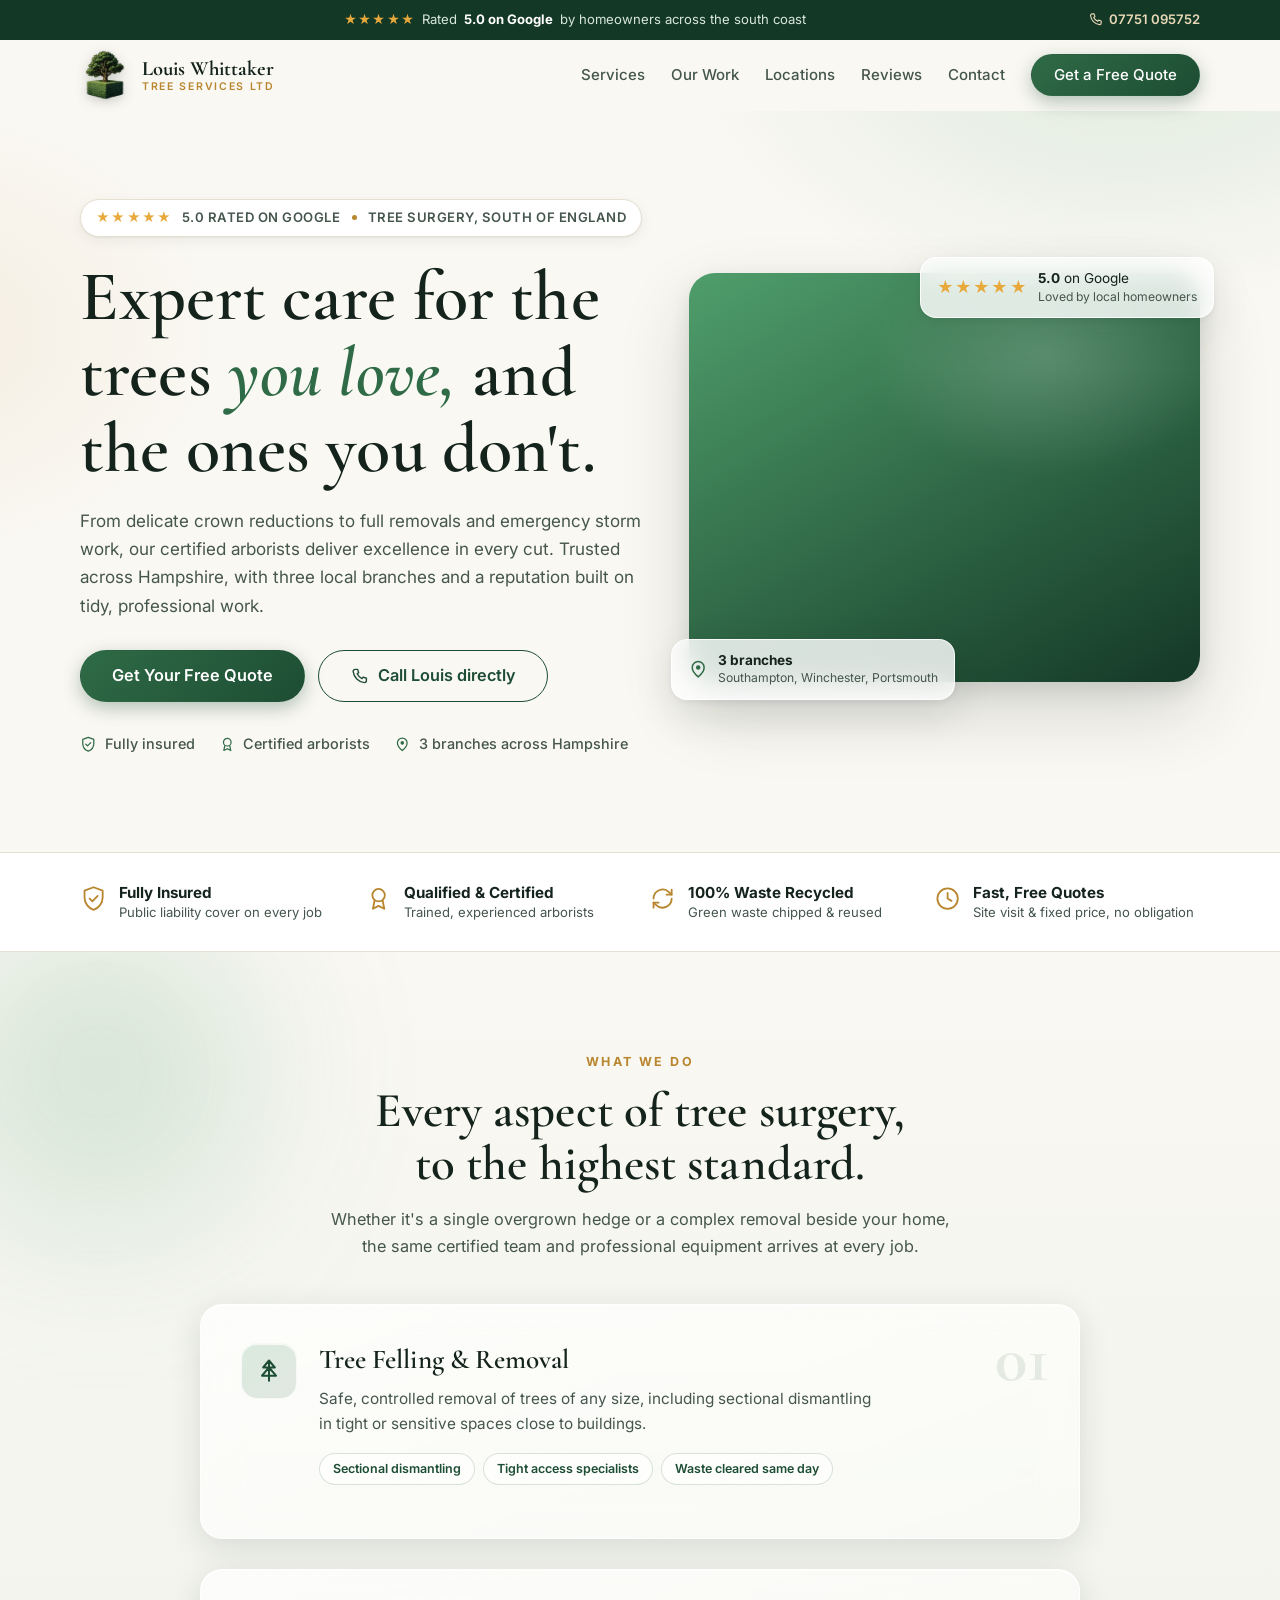
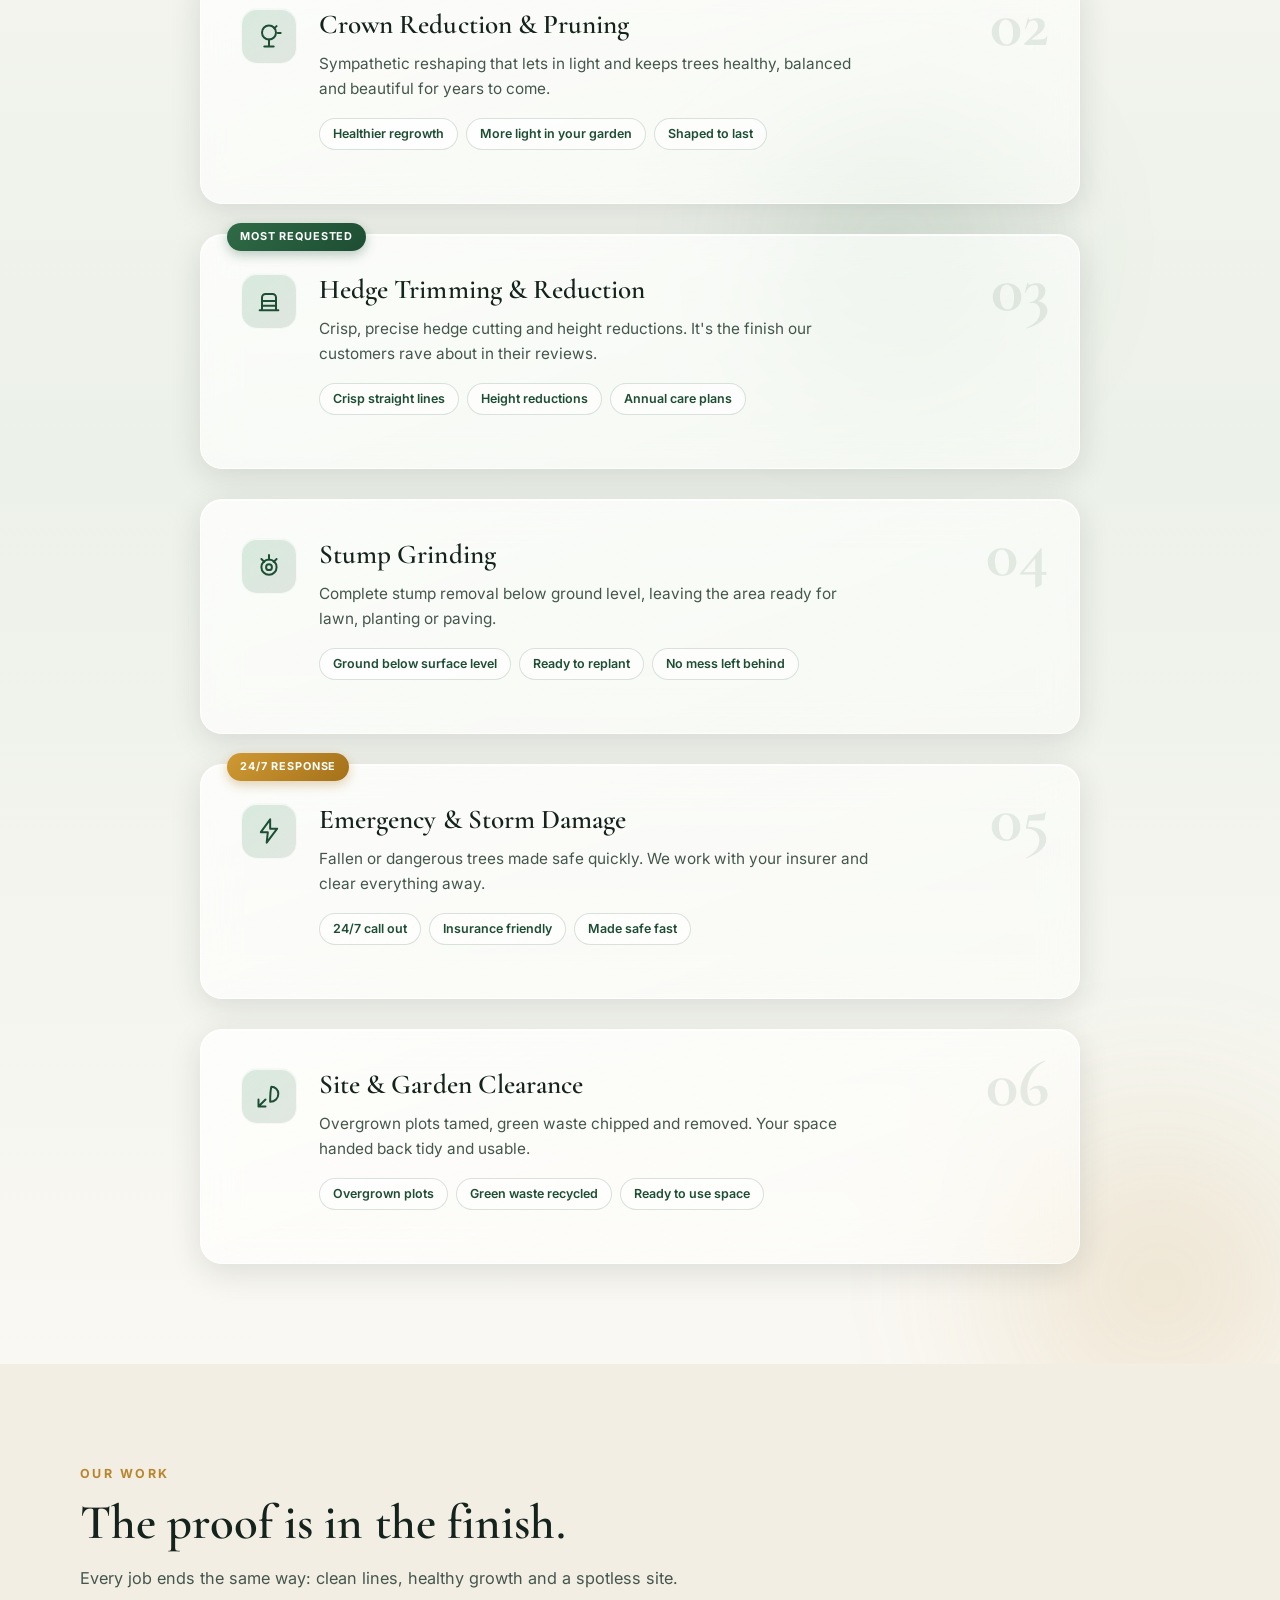
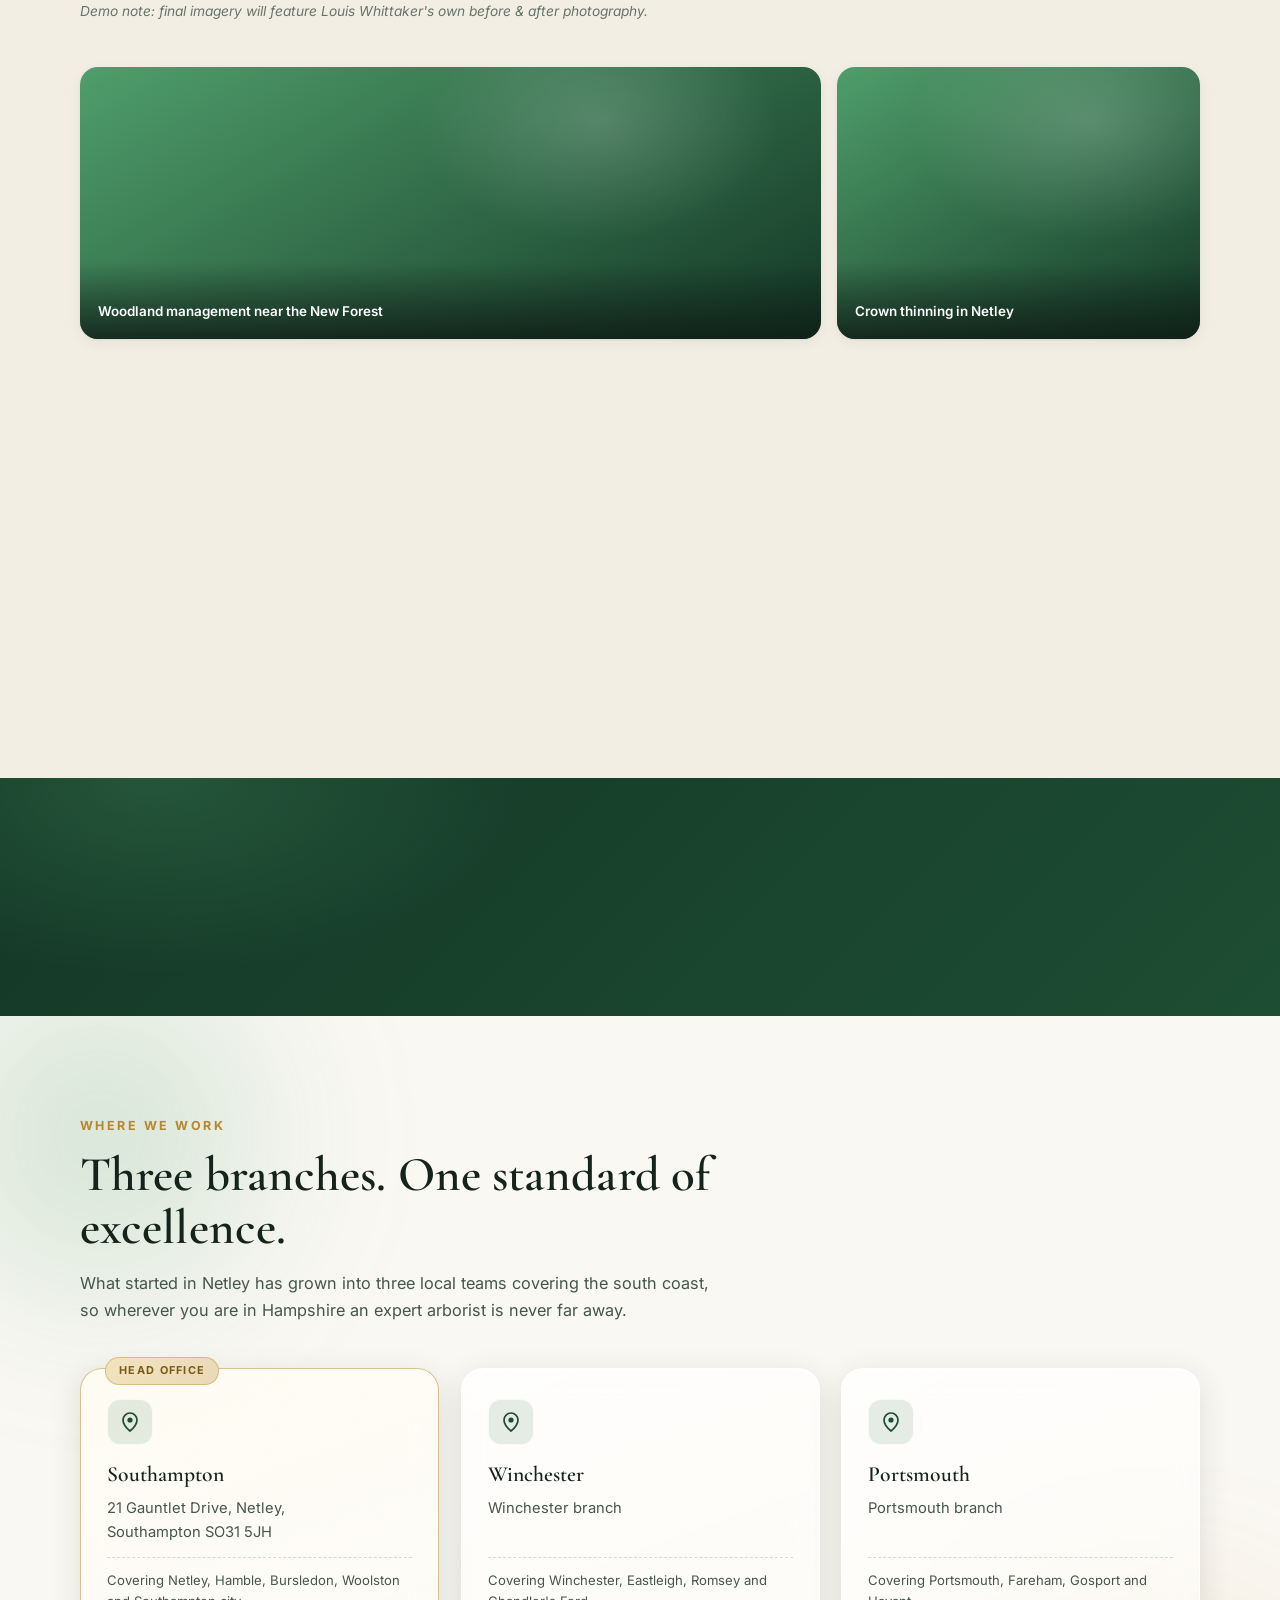
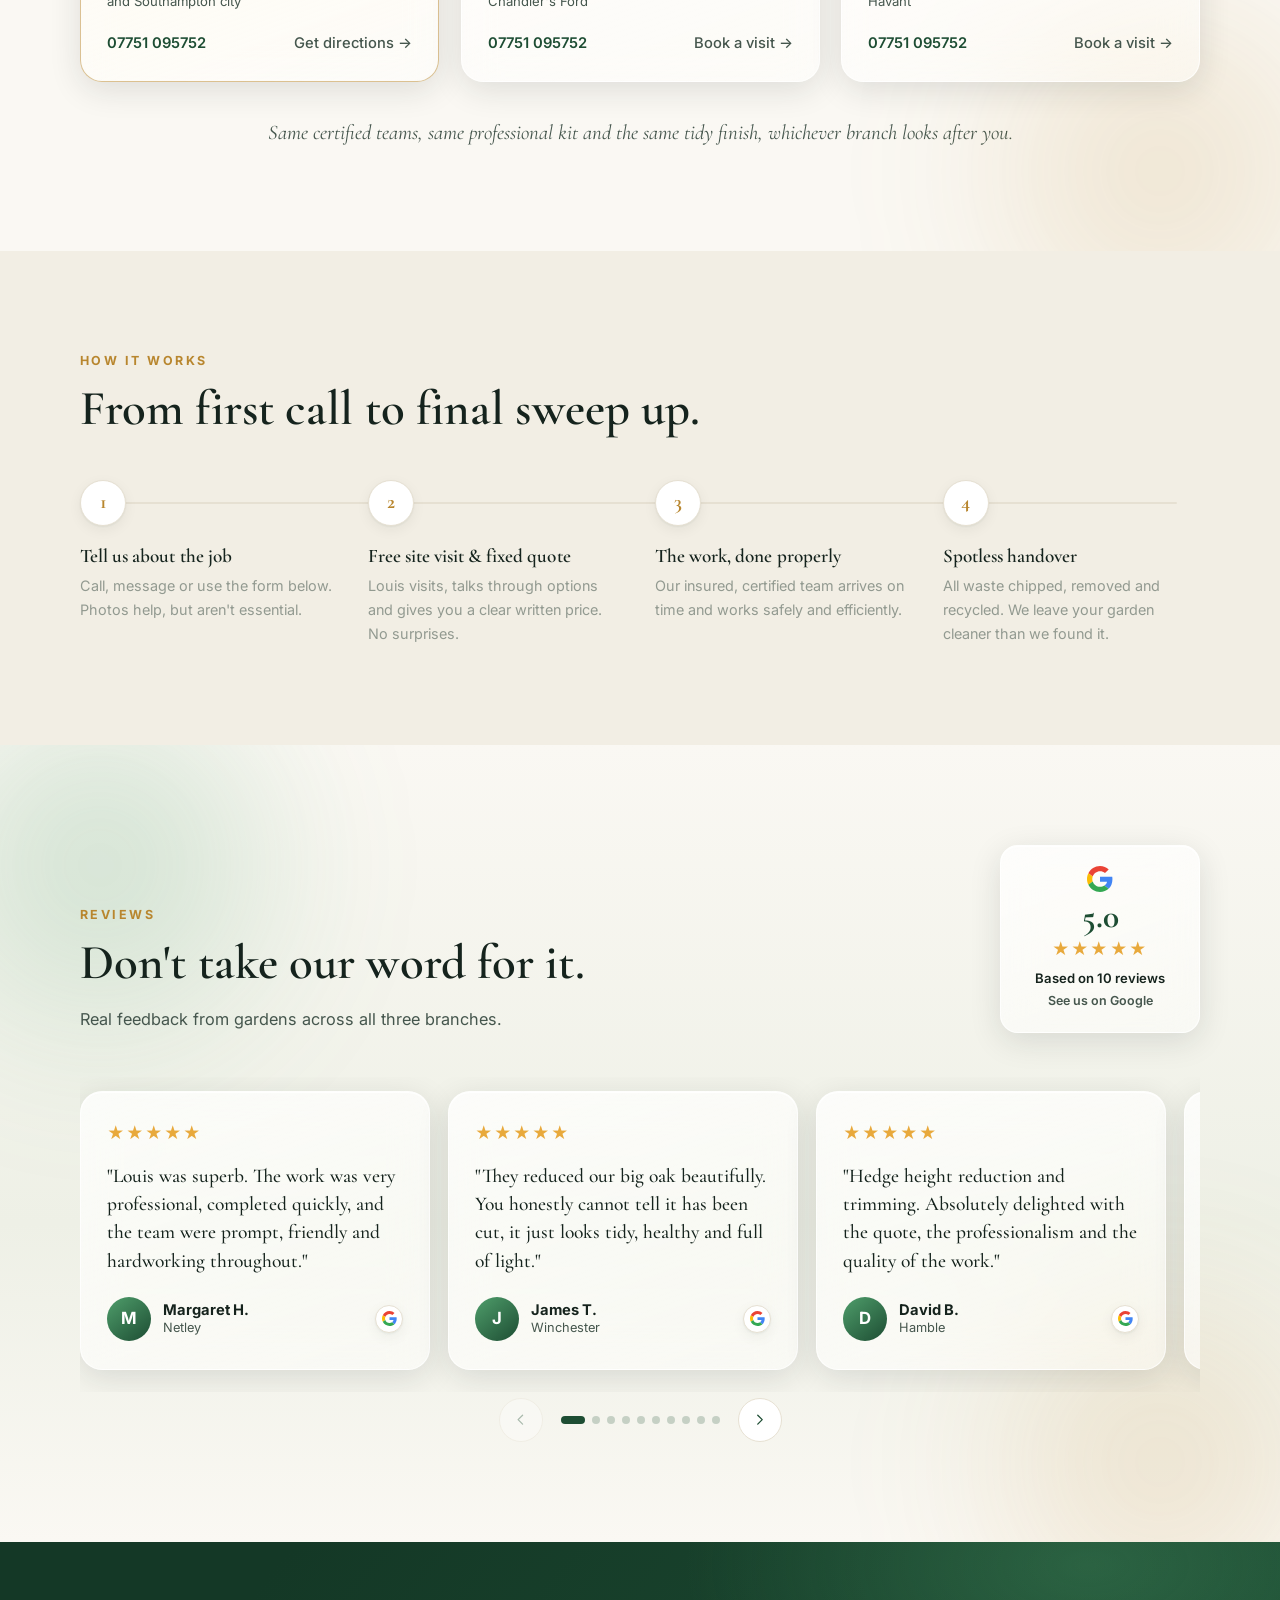
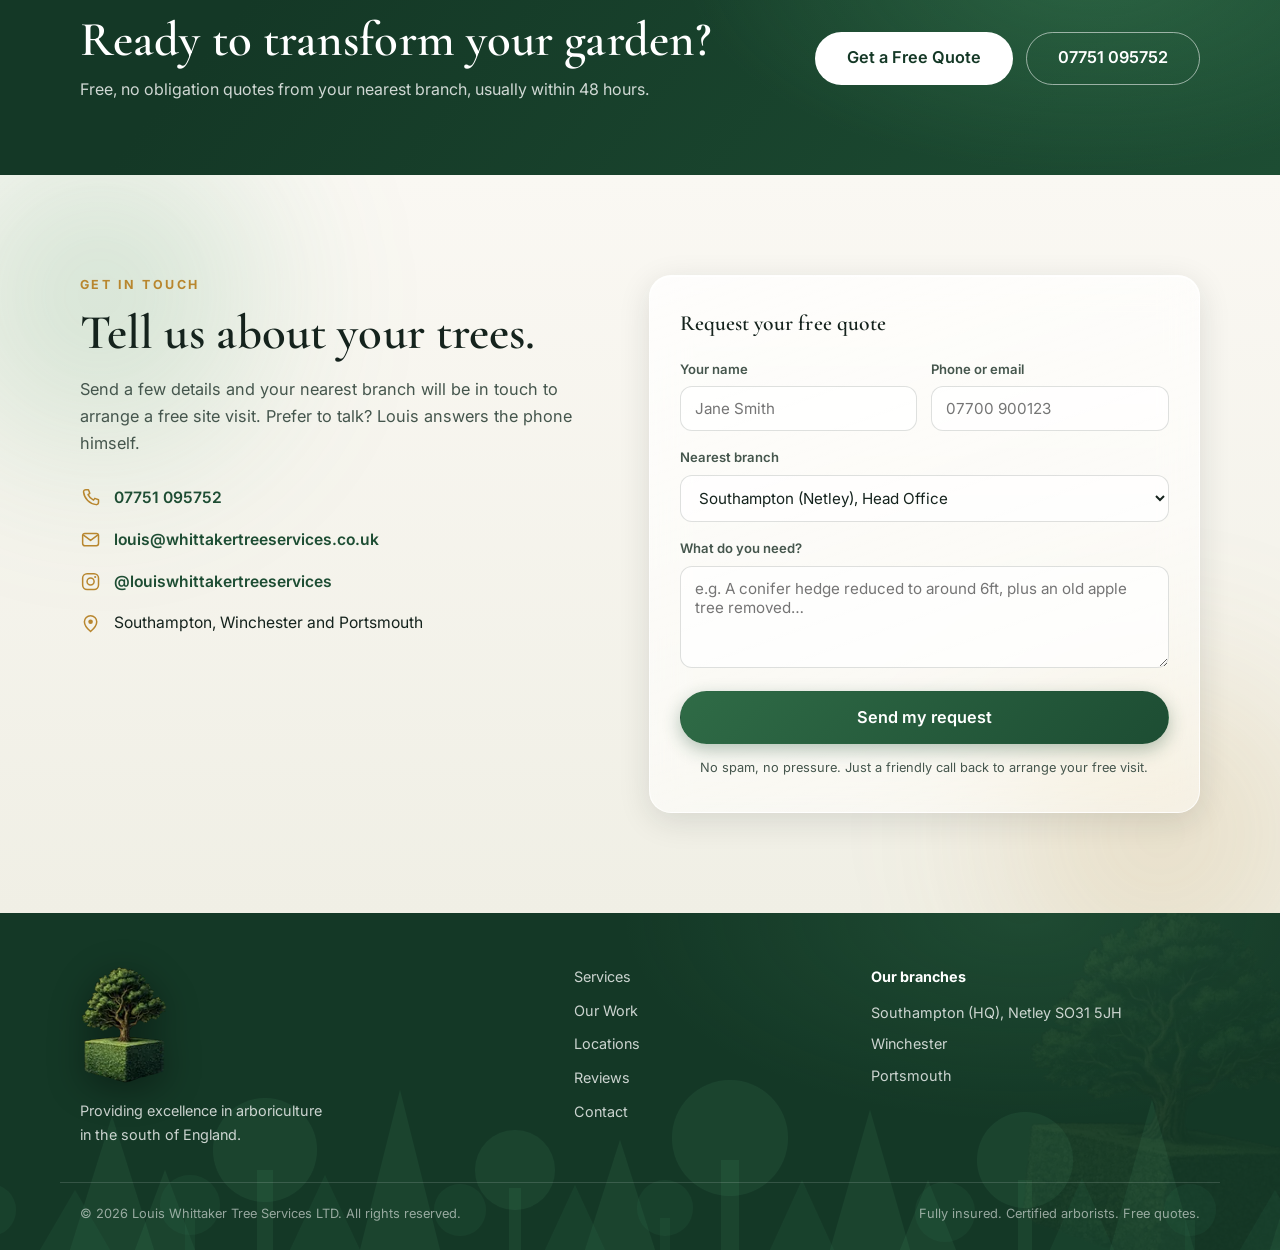
==== whittaker-tree-services/index.html @ 0352cd67 "Polish pass: fast logos, 3D ticker, scroll FX, Google icon, footer art Optimize logo to WebP with pr" ====
<!DOCTYPE html>
<html lang="en-GB">
<head>
  <meta charset="UTF-8" />
  <meta name="viewport" content="width=device-width, initial-scale=1.0" />
  <title>Louis Whittaker Tree Services LTD | Expert Tree Surgery Across the South of England</title>
  <meta name="description" content="Professional tree surgery, hedge reduction, stump grinding and emergency tree work across Hampshire. Fully insured, 5.0 star Google rated, three local branches. Free quotes." />

  <link rel="preconnect" href="https://fonts.googleapis.com" />
  <link rel="preconnect" href="https://fonts.gstatic.com" crossorigin />
  <link href="https://fonts.googleapis.com/css2?family=Cormorant+Garamond:ital,wght@0,500;0,600;0,700;1,500;1,600&family=Inter:wght@400;500;600;700&display=swap" rel="stylesheet" />

  <link rel="preload" as="image" href="assets/logo.webp" fetchpriority="high" />
  <link rel="preload" as="image" href="assets/logo-small.webp" fetchpriority="high" />
  <link rel="icon" type="image/png" href="assets/logo-small.png" />
  <link rel="stylesheet" href="css/styles.css" />
</head>
<body class="is-loading">

  <!-- ===== Preloader ===== -->
  <div class="preloader" id="preloader" aria-hidden="true">
    <div class="preloader__inner">
      <img src="assets/logo.webp" alt="" class="preloader__logo" width="290" height="360" />
      <span class="preloader__name">Louis Whittaker</span>
      <span class="preloader__tag">Tree Services LTD</span>
      <span class="preloader__bar"><span></span></span>
    </div>
  </div>

  <!-- ===== Announcement ticker ===== -->
  <div class="topbar">
    <div class="container topbar__inner">
      <div class="ticker" id="ticker" aria-live="off">
        <p class="ticker__item is-active">
          <svg viewBox="0 0 24 24" class="ic"><path d="M12 21s-7-5.7-7-11a7 7 0 1 1 14 0c0 5.3-7 11-7 11z" fill="none" stroke="currentColor" stroke-width="1.8"/><circle cx="12" cy="10" r="2.6" fill="currentColor"/></svg>
          Serving Hampshire from <strong>3 local branches:</strong> Southampton, Winchester and Portsmouth
        </p>
        <p class="ticker__item">
          <span class="ticker__stars" aria-hidden="true">★★★★★</span>
          Rated <strong>5.0 on Google</strong> by homeowners across the south coast
        </p>
        <p class="ticker__item">
          <svg viewBox="0 0 24 24" class="ic"><path d="M12 2l8 3v6c0 5-3.4 9.4-8 11-4.6-1.6-8-6-8-11V5z" fill="none" stroke="currentColor" stroke-width="1.8" stroke-linejoin="round"/><path d="M8.5 12l2.4 2.4L15.6 9.6" fill="none" stroke="currentColor" stroke-width="1.8" stroke-linecap="round" stroke-linejoin="round"/></svg>
          Fully insured, certified arborists. <strong>Free quotes</strong> within 48 hours
        </p>
        <p class="ticker__item">
          <svg viewBox="0 0 24 24" class="ic"><path d="M13 2L5 13h6l-1 9 9-12h-6z" fill="none" stroke="currentColor" stroke-width="1.8" stroke-linejoin="round"/></svg>
          <strong>24/7 emergency</strong> storm damage response across Hampshire
        </p>
      </div>
      <a href="tel:07751095752" class="topbar__phone">
        <svg viewBox="0 0 24 24" class="ic"><path d="M6.6 3h3l1.5 4.2-2 1.5a13.5 13.5 0 0 0 6.2 6.2l1.5-2L21 14.4v3A2.6 2.6 0 0 1 18.4 20 16.4 16.4 0 0 1 4 5.6 2.6 2.6 0 0 1 6.6 3z" fill="none" stroke="currentColor" stroke-width="1.8" stroke-linejoin="round"/></svg>
        07751 095752
      </a>
    </div>
  </div>

  <!-- ===== Header ===== -->
  <header class="header" id="header">
    <div class="container header__inner">
      <a href="#top" class="brand" aria-label="Louis Whittaker Tree Services, home">
        <img src="assets/logo-small.webp" alt="Louis Whittaker Tree Services logo" class="brand__mark" width="97" height="120" />
        <span class="brand__text">
          <span class="brand__name">Louis Whittaker</span>
          <span class="brand__tag">Tree Services LTD</span>
        </span>
      </a>

      <nav class="nav" id="nav" aria-label="Primary">
        <a href="#services">Services</a>
        <a href="#work">Our Work</a>
        <a href="#locations">Locations</a>
        <a href="#reviews">Reviews</a>
        <a href="#contact">Contact</a>
        <a href="#contact" class="btn btn--primary nav__cta">Get a Free Quote</a>
      </nav>

      <button class="nav-toggle" id="navToggle" aria-label="Open menu" aria-expanded="false" aria-controls="nav">
        <span></span><span></span><span></span>
      </button>
    </div>
  </header>

  <main id="top">

    <!-- ===== Hero ===== -->
    <section class="hero">
      <div class="hero__bg" aria-hidden="true"></div>
      <div class="container hero__inner">
        <div class="hero__copy reveal">
          <p class="kicker">
            <span class="kicker__stars" aria-hidden="true">★★★★★</span>
            5.0 rated on Google<span class="sep" aria-hidden="true"></span>Tree surgery, south of England
          </p>
          <h1>Expert care for the trees <em>you love,</em> and the ones you don't.</h1>
          <p class="hero__lead">
            From delicate crown reductions to full removals and emergency storm work, our certified
            arborists deliver excellence in every cut. Trusted across Hampshire, with three local
            branches and a reputation built on tidy, professional work.
          </p>
          <div class="hero__cta">
            <a href="#contact" class="btn btn--primary btn--lg">Get Your Free Quote</a>
            <a href="tel:07751095752" class="btn btn--ghost btn--lg">
              <svg viewBox="0 0 24 24" class="ic"><path d="M6.6 3h3l1.5 4.2-2 1.5a13.5 13.5 0 0 0 6.2 6.2l1.5-2L21 14.4v3A2.6 2.6 0 0 1 18.4 20 16.4 16.4 0 0 1 4 5.6 2.6 2.6 0 0 1 6.6 3z" fill="none" stroke="currentColor" stroke-width="1.8" stroke-linejoin="round"/></svg>
              Call Louis directly
            </a>
          </div>
          <ul class="hero__trust">
            <li>
              <svg viewBox="0 0 24 24" class="ic"><path d="M12 2l8 3v6c0 5-3.4 9.4-8 11-4.6-1.6-8-6-8-11V5z" fill="none" stroke="currentColor" stroke-width="1.8" stroke-linejoin="round"/><path d="M8.5 12l2.4 2.4L15.6 9.6" fill="none" stroke="currentColor" stroke-width="1.8" stroke-linecap="round" stroke-linejoin="round"/></svg>
              Fully insured
            </li>
            <li>
              <svg viewBox="0 0 24 24" class="ic"><circle cx="12" cy="9" r="5.5" fill="none" stroke="currentColor" stroke-width="1.8"/><path d="M8.5 13.5L7 21l5-2.6L17 21l-1.5-7.5" fill="none" stroke="currentColor" stroke-width="1.8" stroke-linejoin="round"/></svg>
              Certified arborists
            </li>
            <li>
              <svg viewBox="0 0 24 24" class="ic"><path d="M12 21s-7-5.7-7-11a7 7 0 1 1 14 0c0 5.3-7 11-7 11z" fill="none" stroke="currentColor" stroke-width="1.8"/><circle cx="12" cy="10" r="2.6" fill="currentColor"/></svg>
              3 branches across Hampshire
            </li>
          </ul>
        </div>

        <div class="hero__media reveal reveal--delay">
          <figure class="hero__photo">
            <img src="https://images.unsplash.com/photo-1502082553048-f009c37129b9?auto=format&fit=crop&w=1100&q=80"
                 alt="A beautifully maintained mature tree in full leaf"
                 onerror="this.closest('.hero__photo').classList.add('img-fallback'); this.remove();" />
          </figure>
          <div class="hero__badge hero__badge--rating">
            <span class="hero__badge-stars">★★★★★</span>
            <span><strong>5.0</strong> on Google<br /><small>Loved by local homeowners</small></span>
          </div>
          <div class="hero__badge hero__badge--branches">
            <svg viewBox="0 0 24 24" class="ic"><path d="M12 21s-7-5.7-7-11a7 7 0 1 1 14 0c0 5.3-7 11-7 11z" fill="none" stroke="currentColor" stroke-width="1.8"/><circle cx="12" cy="10" r="2.6" fill="currentColor"/></svg>
            <span><strong>3 branches</strong><br /><small>Southampton, Winchester, Portsmouth</small></span>
          </div>
        </div>
      </div>
    </section>

    <!-- ===== Credentials strip ===== -->
    <section class="creds" aria-label="Credentials">
      <div class="container creds__inner">
        <div class="creds__item reveal">
          <svg viewBox="0 0 24 24" class="ic"><path d="M12 2l8 3v6c0 5-3.4 9.4-8 11-4.6-1.6-8-6-8-11V5z" fill="none" stroke="currentColor" stroke-width="1.6" stroke-linejoin="round"/><path d="M8.5 12l2.4 2.4L15.6 9.6" fill="none" stroke="currentColor" stroke-width="1.6" stroke-linecap="round" stroke-linejoin="round"/></svg>
          <div><strong>Fully Insured</strong><span>Public liability cover on every job</span></div>
        </div>
        <div class="creds__item reveal">
          <svg viewBox="0 0 24 24" class="ic"><circle cx="12" cy="9" r="5.5" fill="none" stroke="currentColor" stroke-width="1.6"/><path d="M8.5 13.5L7 21l5-2.6L17 21l-1.5-7.5" fill="none" stroke="currentColor" stroke-width="1.6" stroke-linejoin="round"/></svg>
          <div><strong>Qualified &amp; Certified</strong><span>Trained, experienced arborists</span></div>
        </div>
        <div class="creds__item reveal">
          <svg viewBox="0 0 24 24" class="ic"><path d="M4 12a8 8 0 0 1 13.6-5.7L20 8.5M20 12a8 8 0 0 1-13.6 5.7L4 15.5" fill="none" stroke="currentColor" stroke-width="1.6" stroke-linecap="round"/><path d="M20 4v4.5h-4.5M4 20v-4.5h4.5" fill="none" stroke="currentColor" stroke-width="1.6" stroke-linecap="round" stroke-linejoin="round"/></svg>
          <div><strong>100% Waste Recycled</strong><span>Green waste chipped &amp; reused</span></div>
        </div>
        <div class="creds__item reveal">
          <svg viewBox="0 0 24 24" class="ic"><circle cx="12" cy="12" r="9" fill="none" stroke="currentColor" stroke-width="1.6"/><path d="M12 7v5l3.5 2" fill="none" stroke="currentColor" stroke-width="1.6" stroke-linecap="round"/></svg>
          <div><strong>Fast, Free Quotes</strong><span>Site visit &amp; fixed price, no obligation</span></div>
        </div>
      </div>
    </section>

    <!-- ===== Services (scroll stack) ===== -->
    <section class="section section--services" id="services">
      <div class="section__blobs" aria-hidden="true"><i></i><i></i><i></i></div>
      <div class="container">
        <div class="section__head section__head--center reveal">
          <p class="eyebrow">What we do</p>
          <h2>Every aspect of tree surgery,<br />to the highest standard.</h2>
          <p class="section__sub">
            Whether it's a single overgrown hedge or a complex removal beside your home,
            the same certified team and professional equipment arrives at every job.
          </p>
        </div>

        <div class="stack" id="serviceStack">
          <article class="glass stack__card" style="--i:0">
            <span class="stack__num" aria-hidden="true">01</span>
            <div class="service__icon">
              <svg viewBox="0 0 24 24"><path d="M12 3v18M12 3l-5 6h10zM12 9l-6 7h12z" fill="none" stroke="currentColor" stroke-width="1.7" stroke-linejoin="round"/></svg>
            </div>
            <div class="stack__body">
              <h3>Tree Felling &amp; Removal</h3>
              <p>Safe, controlled removal of trees of any size, including sectional dismantling in tight or sensitive spaces close to buildings.</p>
              <ul class="stack__points"><li>Sectional dismantling</li><li>Tight access specialists</li><li>Waste cleared same day</li></ul>
            </div>
          </article>

          <article class="glass stack__card" style="--i:1">
            <span class="stack__num" aria-hidden="true">02</span>
            <div class="service__icon">
              <svg viewBox="0 0 24 24"><circle cx="12" cy="9" r="6" fill="none" stroke="currentColor" stroke-width="1.7"/><path d="M12 15v6M8 21h8" fill="none" stroke="currentColor" stroke-width="1.7" stroke-linecap="round"/><path d="M16.5 5.5l2-2M19.5 9.5h2.5" fill="none" stroke="currentColor" stroke-width="1.7" stroke-linecap="round"/></svg>
            </div>
            <div class="stack__body">
              <h3>Crown Reduction &amp; Pruning</h3>
              <p>Sympathetic reshaping that lets in light and keeps trees healthy, balanced and beautiful for years to come.</p>
              <ul class="stack__points"><li>Healthier regrowth</li><li>More light in your garden</li><li>Shaped to last</li></ul>
            </div>
          </article>

          <article class="glass stack__card" style="--i:2">
            <span class="stack__tag">Most requested</span>
            <span class="stack__num" aria-hidden="true">03</span>
            <div class="service__icon">
              <svg viewBox="0 0 24 24"><path d="M4 20h16M6 20V9a3 3 0 0 1 3-3h6a3 3 0 0 1 3 3v11" fill="none" stroke="currentColor" stroke-width="1.7" stroke-linecap="round" stroke-linejoin="round"/><path d="M6 12h12M6 16h12" fill="none" stroke="currentColor" stroke-width="1.7"/></svg>
            </div>
            <div class="stack__body">
              <h3>Hedge Trimming &amp; Reduction</h3>
              <p>Crisp, precise hedge cutting and height reductions. It's the finish our customers rave about in their reviews.</p>
              <ul class="stack__points"><li>Crisp straight lines</li><li>Height reductions</li><li>Annual care plans</li></ul>
            </div>
          </article>

          <article class="glass stack__card" style="--i:3">
            <span class="stack__num" aria-hidden="true">04</span>
            <div class="service__icon">
              <svg viewBox="0 0 24 24"><circle cx="12" cy="13" r="6.5" fill="none" stroke="currentColor" stroke-width="1.7"/><circle cx="12" cy="13" r="2.5" fill="none" stroke="currentColor" stroke-width="1.7"/><path d="M12 2.5v4M5.5 6l2.5 2.5M18.5 6L16 8.5" fill="none" stroke="currentColor" stroke-width="1.7" stroke-linecap="round"/></svg>
            </div>
            <div class="stack__body">
              <h3>Stump Grinding</h3>
              <p>Complete stump removal below ground level, leaving the area ready for lawn, planting or paving.</p>
              <ul class="stack__points"><li>Ground below surface level</li><li>Ready to replant</li><li>No mess left behind</li></ul>
            </div>
          </article>

          <article class="glass stack__card" style="--i:4">
            <span class="stack__tag stack__tag--amber">24/7 response</span>
            <span class="stack__num" aria-hidden="true">05</span>
            <div class="service__icon">
              <svg viewBox="0 0 24 24"><path d="M13 2L5 13h6l-1 9 9-12h-6z" fill="none" stroke="currentColor" stroke-width="1.7" stroke-linejoin="round"/></svg>
            </div>
            <div class="stack__body">
              <h3>Emergency &amp; Storm Damage</h3>
              <p>Fallen or dangerous trees made safe quickly. We work with your insurer and clear everything away.</p>
              <ul class="stack__points"><li>24/7 call out</li><li>Insurance friendly</li><li>Made safe fast</li></ul>
            </div>
          </article>

          <article class="glass stack__card" style="--i:5">
            <span class="stack__num" aria-hidden="true">06</span>
            <div class="service__icon">
              <svg viewBox="0 0 24 24"><path d="M3 21l6-6M9 21H3v-6" fill="none" stroke="currentColor" stroke-width="1.7" stroke-linecap="round" stroke-linejoin="round"/><path d="M14 4a6 6 0 0 1 6 6c0 4-3 7-7 7 0-4 0-9 1-13z" fill="none" stroke="currentColor" stroke-width="1.7" stroke-linejoin="round"/></svg>
            </div>
            <div class="stack__body">
              <h3>Site &amp; Garden Clearance</h3>
              <p>Overgrown plots tamed, green waste chipped and removed. Your space handed back tidy and usable.</p>
              <ul class="stack__points"><li>Overgrown plots</li><li>Green waste recycled</li><li>Ready to use space</li></ul>
            </div>
          </article>
        </div>
      </div>
    </section>

    <!-- ===== Our work ===== -->
    <section class="section section--alt" id="work">
      <div class="container">
        <div class="section__head reveal">
          <p class="eyebrow">Our work</p>
          <h2>The proof is in the finish.</h2>
          <p class="section__sub">
            Every job ends the same way: clean lines, healthy growth and a spotless site.
            <em>Demo note: final imagery will feature Louis Whittaker's own before &amp; after photography.</em>
          </p>
        </div>

        <div class="gallery" id="gallery">
          <figure class="gallery__item gallery__item--wide reveal reveal--zoom" style="--d:.0s">
            <img src="https://images.unsplash.com/photo-1441974231531-c6227db76b6e?auto=format&fit=crop&w=1200&q=80"
                 alt="Sunlight breaking through a well-managed woodland canopy" loading="lazy" data-parallax
                 onerror="this.closest('.gallery__item').classList.add('img-fallback'); this.remove();" />
            <figcaption><span>Woodland management near the New Forest</span></figcaption>
          </figure>
          <figure class="gallery__item reveal reveal--zoom" style="--d:.12s">
            <img src="https://images.unsplash.com/photo-1518495973542-4542c06a5843?auto=format&fit=crop&w=800&q=80"
                 alt="Sunlight through the leaves of a freshly pruned tree" loading="lazy" data-parallax
                 onerror="this.closest('.gallery__item').classList.add('img-fallback'); this.remove();" />
            <figcaption><span>Crown thinning in Netley</span></figcaption>
          </figure>
          <figure class="gallery__item reveal reveal--zoom" style="--d:.08s">
            <img src="https://images.unsplash.com/photo-1473448912268-2022ce9509d8?auto=format&fit=crop&w=800&q=80"
                 alt="A tidy tree-lined avenue after maintenance" loading="lazy" data-parallax
                 onerror="this.closest('.gallery__item').classList.add('img-fallback'); this.remove();" />
            <figcaption><span>Avenue reduction in Winchester</span></figcaption>
          </figure>
          <figure class="gallery__item gallery__item--wide reveal reveal--zoom" style="--d:.16s">
            <img src="https://images.unsplash.com/photo-1466692476868-aef1dfb1e735?auto=format&fit=crop&w=1200&q=80"
                 alt="A clear garden path beside neatly maintained trees and borders" loading="lazy" data-parallax
                 onerror="this.closest('.gallery__item').classList.add('img-fallback'); this.remove();" />
            <figcaption><span>Full garden clearance in Portsmouth</span></figcaption>
          </figure>
        </div>

        <p class="gallery__more reveal">
          See more recent jobs on Instagram at
          <a href="https://www.instagram.com/louiswhittakertreeservices" target="_blank" rel="noopener">@louiswhittakertreeservices</a>
        </p>
      </div>
    </section>

    <!-- ===== Stats band ===== -->
    <section class="stats" aria-label="Company statistics">
      <div class="container stats__inner">
        <div class="stat reveal">
          <span class="stat__num" data-count="500" data-suffix="+">0</span>
          <span class="stat__label">Trees &amp; hedges cared for</span>
        </div>
        <div class="stat reveal">
          <span class="stat__num" data-count="3">0</span>
          <span class="stat__label">Branches across Hampshire</span>
        </div>
        <div class="stat reveal">
          <span class="stat__num" data-count="5" data-suffix=".0★">0</span>
          <span class="stat__label">Google rating</span>
        </div>
        <div class="stat reveal">
          <span class="stat__num" data-count="100" data-suffix="%">0</span>
          <span class="stat__label">Green waste recycled</span>
        </div>
      </div>
    </section>

    <!-- ===== Locations ===== -->
    <section class="section section--locations" id="locations">
      <div class="section__blobs" aria-hidden="true"><i></i><i></i></div>
      <div class="container">
        <div class="section__head reveal">
          <p class="eyebrow">Where we work</p>
          <h2>Three branches. One standard of excellence.</h2>
          <p class="section__sub">
            What started in Netley has grown into three local teams covering the south coast,
            so wherever you are in Hampshire an expert arborist is never far away.
          </p>
        </div>

        <div class="locations__wrap">
          <!-- Root system that draws itself behind the branch cards as you scroll -->
          <svg class="roots" id="roots" viewBox="0 0 1120 700" fill="none" preserveAspectRatio="xMidYMin meet" aria-hidden="true">
            <path d="M560 -10 C560 70 545 130 470 180 C360 250 250 280 215 380 C185 465 215 560 250 640" />
            <path d="M560 -10 C560 90 575 170 555 270 C540 350 570 440 558 530 C552 590 565 650 558 700" />
            <path d="M560 -10 C560 70 575 130 650 180 C760 250 870 280 905 380 C935 465 905 560 870 640" />
            <path d="M470 180 C430 230 420 290 430 340" />
            <path d="M650 180 C690 230 700 290 690 340" />
            <path d="M215 380 C260 420 290 470 295 520" />
            <path d="M905 380 C860 420 830 470 825 520" />
          </svg>
          <div class="locations__grid">
          <article class="location glass tilt location--hq reveal">
            <span class="location__flag">Head Office</span>
            <div class="location__pin" aria-hidden="true">
              <svg viewBox="0 0 24 24"><path d="M12 21s-7-5.7-7-11a7 7 0 1 1 14 0c0 5.3-7 11-7 11z" fill="none" stroke="currentColor" stroke-width="1.7"/><circle cx="12" cy="10" r="2.6" fill="currentColor"/></svg>
            </div>
            <h3>Southampton</h3>
            <p class="location__addr">21 Gauntlet Drive, Netley,<br />Southampton SO31 5JH</p>
            <p class="location__areas">Covering Netley, Hamble, Bursledon, Woolston and Southampton city</p>
            <div class="location__actions">
              <a href="tel:07751095752" class="location__link">07751 095752</a>
              <a href="https://maps.app.goo.gl/NM9KCJrPzhyFc5sM8" target="_blank" rel="noopener" class="location__link location__link--muted">Get directions →</a>
            </div>
          </article>

          <article class="location glass tilt reveal">
            <div class="location__pin" aria-hidden="true">
              <svg viewBox="0 0 24 24"><path d="M12 21s-7-5.7-7-11a7 7 0 1 1 14 0c0 5.3-7 11-7 11z" fill="none" stroke="currentColor" stroke-width="1.7"/><circle cx="12" cy="10" r="2.6" fill="currentColor"/></svg>
            </div>
            <h3>Winchester</h3>
            <p class="location__addr">Winchester branch<br />&nbsp;</p>
            <p class="location__areas">Covering Winchester, Eastleigh, Romsey and Chandler's Ford</p>
            <div class="location__actions">
              <a href="tel:07751095752" class="location__link">07751 095752</a>
              <a href="#contact" class="location__link location__link--muted">Book a visit →</a>
            </div>
          </article>

          <article class="location glass tilt reveal">
            <div class="location__pin" aria-hidden="true">
              <svg viewBox="0 0 24 24"><path d="M12 21s-7-5.7-7-11a7 7 0 1 1 14 0c0 5.3-7 11-7 11z" fill="none" stroke="currentColor" stroke-width="1.7"/><circle cx="12" cy="10" r="2.6" fill="currentColor"/></svg>
            </div>
            <h3>Portsmouth</h3>
            <p class="location__addr">Portsmouth branch<br />&nbsp;</p>
            <p class="location__areas">Covering Portsmouth, Fareham, Gosport and Havant</p>
            <div class="location__actions">
              <a href="tel:07751095752" class="location__link">07751 095752</a>
              <a href="#contact" class="location__link location__link--muted">Book a visit →</a>
            </div>
          </article>
          </div>
        </div>

        <p class="locations__note reveal">
          Same certified teams, same professional kit and the same tidy finish, whichever branch looks after you.
        </p>
      </div>
    </section>

    <!-- ===== Process ===== -->
    <section class="section section--alt" id="process">
      <div class="container">
        <div class="section__head reveal">
          <p class="eyebrow">How it works</p>
          <h2>From first call to final sweep up.</h2>
        </div>

        <ol class="process" id="processTimeline">
          <li class="process__step reveal">
            <span class="process__num">1</span>
            <h3>Tell us about the job</h3>
            <p>Call, message or use the form below. Photos help, but aren't essential.</p>
          </li>
          <li class="process__step reveal">
            <span class="process__num">2</span>
            <h3>Free site visit &amp; fixed quote</h3>
            <p>Louis visits, talks through options and gives you a clear written price. No surprises.</p>
          </li>
          <li class="process__step reveal">
            <span class="process__num">3</span>
            <h3>The work, done properly</h3>
            <p>Our insured, certified team arrives on time and works safely and efficiently.</p>
          </li>
          <li class="process__step reveal">
            <span class="process__num">4</span>
            <h3>Spotless handover</h3>
            <p>All waste chipped, removed and recycled. We leave your garden cleaner than we found it.</p>
          </li>
        </ol>
      </div>
    </section>

    <!-- ===== Reviews slider ===== -->
    <section class="section section--reviews" id="reviews">
      <div class="section__blobs" aria-hidden="true"><i></i><i></i></div>
      <div class="container">
        <div class="section__head section__head--split reveal">
          <div>
            <p class="eyebrow">Reviews</p>
            <h2>Don't take our word for it.</h2>
            <p class="section__sub">Real feedback from gardens across all three branches.</p>
          </div>
          <div class="reviews__score glass">
            <span class="reviews__score-g" aria-hidden="true"><svg viewBox="0 0 48 48"><path fill="#EA4335" d="M24 9.5c3.54 0 6.71 1.22 9.21 3.6l6.85-6.85C35.9 2.38 30.47 0 24 0 14.62 0 6.51 5.38 2.56 13.22l7.98 6.19C12.43 13.72 17.74 9.5 24 9.5z"/><path fill="#4285F4" d="M46.98 24.55c0-1.57-.15-3.09-.38-4.55H24v9.02h12.94c-.58 2.96-2.26 5.48-4.78 7.18l7.73 6c4.51-4.18 7.09-10.36 7.09-17.65z"/><path fill="#FBBC05" d="M10.53 28.59c-.48-1.45-.76-2.99-.76-4.59s.27-3.14.76-4.59l-7.98-6.19C.92 16.46 0 20.12 0 24c0 3.88.92 7.54 2.56 10.78l7.97-6.19z"/><path fill="#34A853" d="M24 48c6.48 0 11.93-2.13 15.89-5.81l-7.73-6c-2.15 1.45-4.92 2.3-8.16 2.3-6.26 0-11.57-4.22-13.47-9.91l-7.98 6.19C6.51 42.62 14.62 48 24 48z"/></svg></span>
            <span class="reviews__score-num">5.0</span>
            <span class="reviews__score-stars" aria-hidden="true">★★★★★</span>
            <span class="reviews__score-count">Based on 10 reviews</span>
            <a href="https://maps.app.goo.gl/NM9KCJrPzhyFc5sM8" target="_blank" rel="noopener">See us on Google</a>
          </div>
        </div>

        <div class="slider reveal" id="reviewSlider">
          <div class="slider__track" id="reviewTrack" tabindex="0" aria-label="Customer reviews, swipe or use arrow buttons to browse">

            <blockquote class="review glass tilt">
              <div class="review__stars" aria-label="5 out of 5 stars">★★★★★</div>
              <p>"Louis was superb. The work was very professional, completed quickly, and the team were prompt, friendly and hardworking throughout."</p>
              <footer>
                <img class="review__photo" src="https://randomuser.me/api/portraits/women/65.jpg" alt="" loading="lazy"
                     onerror="this.outerHTML='<span class=&quot;review__avatar&quot;>M</span>';" />
                <div><strong>Margaret H.</strong><span>Netley</span></div>
                <span class="review__g" aria-hidden="true"><svg viewBox="0 0 48 48"><path fill="#EA4335" d="M24 9.5c3.54 0 6.71 1.22 9.21 3.6l6.85-6.85C35.9 2.38 30.47 0 24 0 14.62 0 6.51 5.38 2.56 13.22l7.98 6.19C12.43 13.72 17.74 9.5 24 9.5z"/><path fill="#4285F4" d="M46.98 24.55c0-1.57-.15-3.09-.38-4.55H24v9.02h12.94c-.58 2.96-2.26 5.48-4.78 7.18l7.73 6c4.51-4.18 7.09-10.36 7.09-17.65z"/><path fill="#FBBC05" d="M10.53 28.59c-.48-1.45-.76-2.99-.76-4.59s.27-3.14.76-4.59l-7.98-6.19C.92 16.46 0 20.12 0 24c0 3.88.92 7.54 2.56 10.78l7.97-6.19z"/><path fill="#34A853" d="M24 48c6.48 0 11.93-2.13 15.89-5.81l-7.73-6c-2.15 1.45-4.92 2.3-8.16 2.3-6.26 0-11.57-4.22-13.47-9.91l-7.98 6.19C6.51 42.62 14.62 48 24 48z"/></svg></span>
              </footer>
            </blockquote>

            <blockquote class="review glass tilt">
              <div class="review__stars" aria-label="5 out of 5 stars">★★★★★</div>
              <p>"They reduced our big oak beautifully. You honestly cannot tell it has been cut, it just looks tidy, healthy and full of light."</p>
              <footer>
                <img class="review__photo" src="https://randomuser.me/api/portraits/men/32.jpg" alt="" loading="lazy"
                     onerror="this.outerHTML='<span class=&quot;review__avatar&quot;>J</span>';" />
                <div><strong>James T.</strong><span>Winchester</span></div>
                <span class="review__g" aria-hidden="true"><svg viewBox="0 0 48 48"><path fill="#EA4335" d="M24 9.5c3.54 0 6.71 1.22 9.21 3.6l6.85-6.85C35.9 2.38 30.47 0 24 0 14.62 0 6.51 5.38 2.56 13.22l7.98 6.19C12.43 13.72 17.74 9.5 24 9.5z"/><path fill="#4285F4" d="M46.98 24.55c0-1.57-.15-3.09-.38-4.55H24v9.02h12.94c-.58 2.96-2.26 5.48-4.78 7.18l7.73 6c4.51-4.18 7.09-10.36 7.09-17.65z"/><path fill="#FBBC05" d="M10.53 28.59c-.48-1.45-.76-2.99-.76-4.59s.27-3.14.76-4.59l-7.98-6.19C.92 16.46 0 20.12 0 24c0 3.88.92 7.54 2.56 10.78l7.97-6.19z"/><path fill="#34A853" d="M24 48c6.48 0 11.93-2.13 15.89-5.81l-7.73-6c-2.15 1.45-4.92 2.3-8.16 2.3-6.26 0-11.57-4.22-13.47-9.91l-7.98 6.19C6.51 42.62 14.62 48 24 48z"/></svg></span>
              </footer>
            </blockquote>

            <blockquote class="review glass tilt">
              <div class="review__stars" aria-label="5 out of 5 stars">★★★★★</div>
              <p>"Hedge height reduction and trimming. Absolutely delighted with the quote, the professionalism and the quality of the work."</p>
              <footer>
                <img class="review__photo" src="https://randomuser.me/api/portraits/men/52.jpg" alt="" loading="lazy"
                     onerror="this.outerHTML='<span class=&quot;review__avatar&quot;>D</span>';" />
                <div><strong>David B.</strong><span>Hamble</span></div>
                <span class="review__g" aria-hidden="true"><svg viewBox="0 0 48 48"><path fill="#EA4335" d="M24 9.5c3.54 0 6.71 1.22 9.21 3.6l6.85-6.85C35.9 2.38 30.47 0 24 0 14.62 0 6.51 5.38 2.56 13.22l7.98 6.19C12.43 13.72 17.74 9.5 24 9.5z"/><path fill="#4285F4" d="M46.98 24.55c0-1.57-.15-3.09-.38-4.55H24v9.02h12.94c-.58 2.96-2.26 5.48-4.78 7.18l7.73 6c4.51-4.18 7.09-10.36 7.09-17.65z"/><path fill="#FBBC05" d="M10.53 28.59c-.48-1.45-.76-2.99-.76-4.59s.27-3.14.76-4.59l-7.98-6.19C.92 16.46 0 20.12 0 24c0 3.88.92 7.54 2.56 10.78l7.97-6.19z"/><path fill="#34A853" d="M24 48c6.48 0 11.93-2.13 15.89-5.81l-7.73-6c-2.15 1.45-4.92 2.3-8.16 2.3-6.26 0-11.57-4.22-13.47-9.91l-7.98 6.19C6.51 42.62 14.62 48 24 48z"/></svg></span>
              </footer>
            </blockquote>

            <blockquote class="review glass tilt">
              <div class="review__stars" aria-label="5 out of 5 stars">★★★★★</div>
              <p>"Two large conifers removed in a morning. Fair price, polite team and the lawn was spotless when they left."</p>
              <footer>
                <img class="review__photo" src="https://randomuser.me/api/portraits/women/44.jpg" alt="" loading="lazy"
                     onerror="this.outerHTML='<span class=&quot;review__avatar&quot;>S</span>';" />
                <div><strong>Sarah P.</strong><span>Fareham</span></div>
                <span class="review__g" aria-hidden="true"><svg viewBox="0 0 48 48"><path fill="#EA4335" d="M24 9.5c3.54 0 6.71 1.22 9.21 3.6l6.85-6.85C35.9 2.38 30.47 0 24 0 14.62 0 6.51 5.38 2.56 13.22l7.98 6.19C12.43 13.72 17.74 9.5 24 9.5z"/><path fill="#4285F4" d="M46.98 24.55c0-1.57-.15-3.09-.38-4.55H24v9.02h12.94c-.58 2.96-2.26 5.48-4.78 7.18l7.73 6c4.51-4.18 7.09-10.36 7.09-17.65z"/><path fill="#FBBC05" d="M10.53 28.59c-.48-1.45-.76-2.99-.76-4.59s.27-3.14.76-4.59l-7.98-6.19C.92 16.46 0 20.12 0 24c0 3.88.92 7.54 2.56 10.78l7.97-6.19z"/><path fill="#34A853" d="M24 48c6.48 0 11.93-2.13 15.89-5.81l-7.73-6c-2.15 1.45-4.92 2.3-8.16 2.3-6.26 0-11.57-4.22-13.47-9.91l-7.98 6.19C6.51 42.62 14.62 48 24 48z"/></svg></span>
              </footer>
            </blockquote>

            <blockquote class="review glass tilt">
              <div class="review__stars" aria-label="5 out of 5 stars">★★★★★</div>
              <p>"The old stump in our front garden was ground out in under an hour. You would never know a tree had ever been there."</p>
              <footer>
                <img class="review__photo" src="https://randomuser.me/api/portraits/women/21.jpg" alt="" loading="lazy"
                     onerror="this.outerHTML='<span class=&quot;review__avatar&quot;>E</span>';" />
                <div><strong>Emma R.</strong><span>Eastleigh</span></div>
                <span class="review__g" aria-hidden="true"><svg viewBox="0 0 48 48"><path fill="#EA4335" d="M24 9.5c3.54 0 6.71 1.22 9.21 3.6l6.85-6.85C35.9 2.38 30.47 0 24 0 14.62 0 6.51 5.38 2.56 13.22l7.98 6.19C12.43 13.72 17.74 9.5 24 9.5z"/><path fill="#4285F4" d="M46.98 24.55c0-1.57-.15-3.09-.38-4.55H24v9.02h12.94c-.58 2.96-2.26 5.48-4.78 7.18l7.73 6c4.51-4.18 7.09-10.36 7.09-17.65z"/><path fill="#FBBC05" d="M10.53 28.59c-.48-1.45-.76-2.99-.76-4.59s.27-3.14.76-4.59l-7.98-6.19C.92 16.46 0 20.12 0 24c0 3.88.92 7.54 2.56 10.78l7.97-6.19z"/><path fill="#34A853" d="M24 48c6.48 0 11.93-2.13 15.89-5.81l-7.73-6c-2.15 1.45-4.92 2.3-8.16 2.3-6.26 0-11.57-4.22-13.47-9.91l-7.98 6.19C6.51 42.62 14.62 48 24 48z"/></svg></span>
              </footer>
            </blockquote>

            <blockquote class="review glass tilt">
              <div class="review__stars" aria-label="5 out of 5 stars">★★★★★</div>
              <p>"A branch came down on our fence in a storm and Louis was out the same day. Made everything safe and sorted the lot."</p>
              <footer>
                <img class="review__photo" src="https://randomuser.me/api/portraits/men/76.jpg" alt="" loading="lazy"
                     onerror="this.outerHTML='<span class=&quot;review__avatar&quot;>P</span>';" />
                <div><strong>Peter W.</strong><span>Portsmouth</span></div>
                <span class="review__g" aria-hidden="true"><svg viewBox="0 0 48 48"><path fill="#EA4335" d="M24 9.5c3.54 0 6.71 1.22 9.21 3.6l6.85-6.85C35.9 2.38 30.47 0 24 0 14.62 0 6.51 5.38 2.56 13.22l7.98 6.19C12.43 13.72 17.74 9.5 24 9.5z"/><path fill="#4285F4" d="M46.98 24.55c0-1.57-.15-3.09-.38-4.55H24v9.02h12.94c-.58 2.96-2.26 5.48-4.78 7.18l7.73 6c4.51-4.18 7.09-10.36 7.09-17.65z"/><path fill="#FBBC05" d="M10.53 28.59c-.48-1.45-.76-2.99-.76-4.59s.27-3.14.76-4.59l-7.98-6.19C.92 16.46 0 20.12 0 24c0 3.88.92 7.54 2.56 10.78l7.97-6.19z"/><path fill="#34A853" d="M24 48c6.48 0 11.93-2.13 15.89-5.81l-7.73-6c-2.15 1.45-4.92 2.3-8.16 2.3-6.26 0-11.57-4.22-13.47-9.91l-7.98 6.19C6.51 42.62 14.62 48 24 48z"/></svg></span>
              </footer>
            </blockquote>

            <blockquote class="review glass tilt">
              <div class="review__stars" aria-label="5 out of 5 stars">★★★★★</div>
              <p>"Our apple trees were pruned with real care. Louis explained everything and clearly loves what he does."</p>
              <footer>
                <img class="review__photo" src="https://randomuser.me/api/portraits/women/12.jpg" alt="" loading="lazy"
                     onerror="this.outerHTML='<span class=&quot;review__avatar&quot;>L</span>';" />
                <div><strong>Lucy M.</strong><span>Romsey</span></div>
                <span class="review__g" aria-hidden="true"><svg viewBox="0 0 48 48"><path fill="#EA4335" d="M24 9.5c3.54 0 6.71 1.22 9.21 3.6l6.85-6.85C35.9 2.38 30.47 0 24 0 14.62 0 6.51 5.38 2.56 13.22l7.98 6.19C12.43 13.72 17.74 9.5 24 9.5z"/><path fill="#4285F4" d="M46.98 24.55c0-1.57-.15-3.09-.38-4.55H24v9.02h12.94c-.58 2.96-2.26 5.48-4.78 7.18l7.73 6c4.51-4.18 7.09-10.36 7.09-17.65z"/><path fill="#FBBC05" d="M10.53 28.59c-.48-1.45-.76-2.99-.76-4.59s.27-3.14.76-4.59l-7.98-6.19C.92 16.46 0 20.12 0 24c0 3.88.92 7.54 2.56 10.78l7.97-6.19z"/><path fill="#34A853" d="M24 48c6.48 0 11.93-2.13 15.89-5.81l-7.73-6c-2.15 1.45-4.92 2.3-8.16 2.3-6.26 0-11.57-4.22-13.47-9.91l-7.98 6.19C6.51 42.62 14.62 48 24 48z"/></svg></span>
              </footer>
            </blockquote>

            <blockquote class="review glass tilt">
              <div class="review__stars" aria-label="5 out of 5 stars">★★★★★</div>
              <p>"They cleared a garden we had let go for years. It came back looking twice the size. Brilliant value."</p>
              <footer>
                <img class="review__photo" src="https://randomuser.me/api/portraits/men/41.jpg" alt="" loading="lazy"
                     onerror="this.outerHTML='<span class=&quot;review__avatar&quot;>A</span>';" />
                <div><strong>Alan G.</strong><span>Gosport</span></div>
                <span class="review__g" aria-hidden="true"><svg viewBox="0 0 48 48"><path fill="#EA4335" d="M24 9.5c3.54 0 6.71 1.22 9.21 3.6l6.85-6.85C35.9 2.38 30.47 0 24 0 14.62 0 6.51 5.38 2.56 13.22l7.98 6.19C12.43 13.72 17.74 9.5 24 9.5z"/><path fill="#4285F4" d="M46.98 24.55c0-1.57-.15-3.09-.38-4.55H24v9.02h12.94c-.58 2.96-2.26 5.48-4.78 7.18l7.73 6c4.51-4.18 7.09-10.36 7.09-17.65z"/><path fill="#FBBC05" d="M10.53 28.59c-.48-1.45-.76-2.99-.76-4.59s.27-3.14.76-4.59l-7.98-6.19C.92 16.46 0 20.12 0 24c0 3.88.92 7.54 2.56 10.78l7.97-6.19z"/><path fill="#34A853" d="M24 48c6.48 0 11.93-2.13 15.89-5.81l-7.73-6c-2.15 1.45-4.92 2.3-8.16 2.3-6.26 0-11.57-4.22-13.47-9.91l-7.98 6.19C6.51 42.62 14.62 48 24 48z"/></svg></span>
              </footer>
            </blockquote>

            <blockquote class="review glass tilt">
              <div class="review__stars" aria-label="5 out of 5 stars">★★★★★</div>
              <p>"Beech hedge cut perfectly level. Tidy, efficient and very reasonable. We have already booked them for next year."</p>
              <footer>
                <img class="review__photo" src="https://randomuser.me/api/portraits/women/33.jpg" alt="" loading="lazy"
                     onerror="this.outerHTML='<span class=&quot;review__avatar&quot;>R</span>';" />
                <div><strong>Rachel S.</strong><span>Chandler's Ford</span></div>
                <span class="review__g" aria-hidden="true"><svg viewBox="0 0 48 48"><path fill="#EA4335" d="M24 9.5c3.54 0 6.71 1.22 9.21 3.6l6.85-6.85C35.9 2.38 30.47 0 24 0 14.62 0 6.51 5.38 2.56 13.22l7.98 6.19C12.43 13.72 17.74 9.5 24 9.5z"/><path fill="#4285F4" d="M46.98 24.55c0-1.57-.15-3.09-.38-4.55H24v9.02h12.94c-.58 2.96-2.26 5.48-4.78 7.18l7.73 6c4.51-4.18 7.09-10.36 7.09-17.65z"/><path fill="#FBBC05" d="M10.53 28.59c-.48-1.45-.76-2.99-.76-4.59s.27-3.14.76-4.59l-7.98-6.19C.92 16.46 0 20.12 0 24c0 3.88.92 7.54 2.56 10.78l7.97-6.19z"/><path fill="#34A853" d="M24 48c6.48 0 11.93-2.13 15.89-5.81l-7.73-6c-2.15 1.45-4.92 2.3-8.16 2.3-6.26 0-11.57-4.22-13.47-9.91l-7.98 6.19C6.51 42.62 14.62 48 24 48z"/></svg></span>
              </footer>
            </blockquote>

            <blockquote class="review glass tilt">
              <div class="review__stars" aria-label="5 out of 5 stars">★★★★★</div>
              <p>"Three trees taken down close to the house with no drama at all. Professional from the first call to the final sweep up."</p>
              <footer>
                <img class="review__photo" src="https://randomuser.me/api/portraits/men/22.jpg" alt="" loading="lazy"
                     onerror="this.outerHTML='<span class=&quot;review__avatar&quot;>T</span>';" />
                <div><strong>Tom K.</strong><span>Southampton</span></div>
                <span class="review__g" aria-hidden="true"><svg viewBox="0 0 48 48"><path fill="#EA4335" d="M24 9.5c3.54 0 6.71 1.22 9.21 3.6l6.85-6.85C35.9 2.38 30.47 0 24 0 14.62 0 6.51 5.38 2.56 13.22l7.98 6.19C12.43 13.72 17.74 9.5 24 9.5z"/><path fill="#4285F4" d="M46.98 24.55c0-1.57-.15-3.09-.38-4.55H24v9.02h12.94c-.58 2.96-2.26 5.48-4.78 7.18l7.73 6c4.51-4.18 7.09-10.36 7.09-17.65z"/><path fill="#FBBC05" d="M10.53 28.59c-.48-1.45-.76-2.99-.76-4.59s.27-3.14.76-4.59l-7.98-6.19C.92 16.46 0 20.12 0 24c0 3.88.92 7.54 2.56 10.78l7.97-6.19z"/><path fill="#34A853" d="M24 48c6.48 0 11.93-2.13 15.89-5.81l-7.73-6c-2.15 1.45-4.92 2.3-8.16 2.3-6.26 0-11.57-4.22-13.47-9.91l-7.98 6.19C6.51 42.62 14.62 48 24 48z"/></svg></span>
              </footer>
            </blockquote>

          </div>

          <div class="slider__controls">
            <button class="slider__btn" id="revPrev" aria-label="Previous reviews">
              <svg viewBox="0 0 24 24" class="ic"><path d="M15 5l-7 7 7 7" fill="none" stroke="currentColor" stroke-width="2" stroke-linecap="round" stroke-linejoin="round"/></svg>
            </button>
            <div class="slider__dots" id="revDots" role="tablist" aria-label="Review pages"></div>
            <button class="slider__btn" id="revNext" aria-label="Next reviews">
              <svg viewBox="0 0 24 24" class="ic"><path d="M9 5l7 7-7 7" fill="none" stroke="currentColor" stroke-width="2" stroke-linecap="round" stroke-linejoin="round"/></svg>
            </button>
          </div>
          <p class="slider__hint">Swipe to read more reviews</p>
        </div>
      </div>
    </section>

    <!-- ===== CTA band ===== -->
    <section class="cta">
      <div class="container cta__inner reveal">
        <div>
          <h2>Ready to transform your garden?</h2>
          <p>Free, no obligation quotes from your nearest branch, usually within 48 hours.</p>
        </div>
        <div class="cta__actions">
          <a href="#contact" class="btn btn--light btn--lg">Get a Free Quote</a>
          <a href="tel:07751095752" class="btn btn--ghost-light btn--lg">07751 095752</a>
        </div>
      </div>
    </section>

    <!-- ===== Contact ===== -->
    <section class="section section--contact" id="contact">
      <div class="section__blobs" aria-hidden="true"><i></i><i></i></div>
      <div class="container contact__grid">
        <div class="contact__info reveal">
          <p class="eyebrow">Get in touch</p>
          <h2>Tell us about your trees.</h2>
          <p class="section__sub">
            Send a few details and your nearest branch will be in touch to arrange a free site visit.
            Prefer to talk? Louis answers the phone himself.
          </p>

          <ul class="contact__list">
            <li>
              <svg viewBox="0 0 24 24" class="ic"><path d="M6.6 3h3l1.5 4.2-2 1.5a13.5 13.5 0 0 0 6.2 6.2l1.5-2L21 14.4v3A2.6 2.6 0 0 1 18.4 20 16.4 16.4 0 0 1 4 5.6 2.6 2.6 0 0 1 6.6 3z" fill="none" stroke="currentColor" stroke-width="1.7" stroke-linejoin="round"/></svg>
              <a href="tel:07751095752">07751 095752</a>
            </li>
            <li>
              <svg viewBox="0 0 24 24" class="ic"><rect x="3" y="5" width="18" height="14" rx="2.5" fill="none" stroke="currentColor" stroke-width="1.7"/><path d="M4 7l8 6 8-6" fill="none" stroke="currentColor" stroke-width="1.7" stroke-linecap="round" stroke-linejoin="round"/></svg>
              <a href="mailto:louis@whittakertreeservices.co.uk">louis@whittakertreeservices.co.uk</a>
            </li>
            <li>
              <svg viewBox="0 0 24 24" class="ic"><rect x="3" y="3" width="18" height="18" rx="5" fill="none" stroke="currentColor" stroke-width="1.7"/><circle cx="12" cy="12" r="4" fill="none" stroke="currentColor" stroke-width="1.7"/><circle cx="17.2" cy="6.8" r="1.2" fill="currentColor"/></svg>
              <a href="https://www.instagram.com/louiswhittakertreeservices" target="_blank" rel="noopener">@louiswhittakertreeservices</a>
            </li>
            <li>
              <svg viewBox="0 0 24 24" class="ic"><path d="M12 21s-7-5.7-7-11a7 7 0 1 1 14 0c0 5.3-7 11-7 11z" fill="none" stroke="currentColor" stroke-width="1.7"/><circle cx="12" cy="10" r="2.6" fill="currentColor"/></svg>
              <span>Southampton, Winchester and Portsmouth</span>
            </li>
          </ul>
        </div>

        <form class="contact__form glass reveal reveal--delay" id="quoteForm" novalidate>
          <h3>Request your free quote</h3>
          <div class="form__row">
            <label>
              <span>Your name</span>
              <input type="text" name="name" placeholder="Jane Smith" required autocomplete="name" />
            </label>
            <label>
              <span>Phone or email</span>
              <input type="text" name="contact" placeholder="07700 900123" required autocomplete="tel" />
            </label>
          </div>
          <label>
            <span>Nearest branch</span>
            <select name="branch">
              <option>Southampton (Netley), Head Office</option>
              <option>Winchester</option>
              <option>Portsmouth</option>
              <option>Not sure, choose for me</option>
            </select>
          </label>
          <label>
            <span>What do you need?</span>
            <textarea name="message" rows="4" placeholder="e.g. A conifer hedge reduced to around 6ft, plus an old apple tree removed…"></textarea>
          </label>
          <button type="submit" class="btn btn--primary btn--lg btn--block">Send my request</button>
          <p class="form__note">No spam, no pressure. Just a friendly call back to arrange your free visit.</p>
          <div class="form__success" id="formSuccess" role="status" hidden>
            <svg viewBox="0 0 24 24" class="ic"><circle cx="12" cy="12" r="10" fill="none" stroke="currentColor" stroke-width="1.8"/><path d="M7.5 12.5l3 3 6-6.5" fill="none" stroke="currentColor" stroke-width="1.8" stroke-linecap="round" stroke-linejoin="round"/></svg>
            <strong>Thank you!</strong> Your request has been received. We'll be in touch shortly to arrange your free quote.
          </div>
        </form>
      </div>
    </section>
  </main>

  <!-- ===== Footer ===== -->
  <footer class="footer">
    <div class="container footer__inner">
      <div class="footer__brand">
        <img src="assets/logo-small.webp" alt="Louis Whittaker Tree Services logo" class="footer__logo" width="97" height="120" />
        <p>Providing excellence in arboriculture<br />in the south of England.</p>
      </div>
      <nav class="footer__nav" aria-label="Footer">
        <a href="#services">Services</a>
        <a href="#work">Our Work</a>
        <a href="#locations">Locations</a>
        <a href="#reviews">Reviews</a>
        <a href="#contact">Contact</a>
      </nav>
      <div class="footer__branches">
        <strong>Our branches</strong>
        <span>Southampton (HQ), Netley SO31 5JH</span>
        <span>Winchester</span>
        <span>Portsmouth</span>
      </div>
    </div>
    <div class="container footer__legal">
      <span>© <span id="year">2026</span> Louis Whittaker Tree Services LTD. All rights reserved.</span>
      <span>Fully insured. Certified arborists. Free quotes.</span>
    </div>
  </footer>

  <!-- Sticky mobile call bar -->
  <div class="callbar">
    <a href="tel:07751095752" class="btn btn--ghost">Call now</a>
    <a href="#contact" class="btn btn--primary">Free quote</a>
  </div>

  <script src="js/main.js"></script>
</body>
</html>
---- whittaker-tree-services/css/styles.css ----
/* =====================================================================
   Louis Whittaker Tree Services LTD : Premium landing page demo
   Light theme : mobile-first : Fraunces (display) + Inter (body)
   ===================================================================== */

:root {
  --ink: #15231d;
  --ink-soft: #45564d;
  --pine: #1d4d33;
  --pine-deep: #143826;
  --moss: #2f6b46;
  --leaf: #4f9e6b;
  --gold: #b8862e;
  --gold-soft: #e9d9b8;
  --cream: #faf8f3;
  --sand: #f2eee4;
  --card: #ffffff;
  --line: #e6e0d2;
  --star: #e8a93c;

  --ff-display: "Cormorant Garamond", Georgia, serif;
  --ff-body: "Inter", -apple-system, "Segoe UI", sans-serif;

  --radius: 18px;
  --radius-sm: 12px;
  --shadow-sm: 0 1px 2px rgba(21, 35, 29, 0.05), 0 4px 14px rgba(21, 35, 29, 0.06);
  --shadow-md: 0 2px 6px rgba(21, 35, 29, 0.06), 0 14px 40px rgba(21, 35, 29, 0.1);
  --shadow-lg: 0 8px 20px rgba(21, 35, 29, 0.1), 0 30px 70px rgba(21, 35, 29, 0.16);

  --container: 1160px;
  --gutter: 20px;
}

* { box-sizing: border-box; margin: 0; padding: 0; }

html { scroll-behavior: smooth; }

body {
  font-family: var(--ff-body);
  font-size: 16px;
  line-height: 1.65;
  color: var(--ink);
  background: var(--cream);
  -webkit-font-smoothing: antialiased;
}

body.is-loading { overflow: hidden; }

img { display: block; max-width: 100%; }

h1, h2, h3 {
  font-family: var(--ff-display);
  font-weight: 600;
  line-height: 1.08;
  color: var(--ink);
  letter-spacing: 0.002em;
}

h1 { font-size: clamp(2.5rem, 6.4vw, 4.4rem); }
h2 { font-size: clamp(2rem, 4.8vw, 3.05rem); }
h3 { font-size: 1.35rem; line-height: 1.25; }

a { color: var(--pine); text-decoration: none; }

.container {
  width: 100%;
  max-width: var(--container);
  margin: 0 auto;
  padding-inline: var(--gutter);
}

.ic { width: 1.15em; height: 1.15em; flex: none; }

/* Decorative separator dot (replaces typed symbols in copy) */
.sep {
  display: inline-block;
  width: 5px;
  height: 5px;
  border-radius: 50%;
  background: var(--gold);
  margin: 0 10px;
  vertical-align: middle;
}

/* ---------------------------------------------------------------------
   Glassmorphism base
--------------------------------------------------------------------- */
.glass {
  background: linear-gradient(160deg, rgba(255, 255, 255, 0.78), rgba(255, 255, 255, 0.5));
  -webkit-backdrop-filter: blur(18px) saturate(1.5);
  backdrop-filter: blur(18px) saturate(1.5);
  border: 1px solid rgba(255, 255, 255, 0.75);
  border-radius: 22px;
  box-shadow:
    0 8px 32px rgba(21, 35, 29, 0.12),
    inset 0 1px 0 rgba(255, 255, 255, 0.85);
}

/* Soft colour blobs that sit behind glass sections so the blur reads */
.section--services,
.section--reviews,
.section--locations,
.section--contact { position: relative; overflow: clip; }

.section__blobs { position: absolute; inset: 0; pointer-events: none; }
.section__blobs i {
  position: absolute;
  width: 480px;
  height: 480px;
  border-radius: 50%;
  filter: blur(70px);
  opacity: 0.55;
  animation: blob-drift 16s ease-in-out infinite alternate;
}
.section__blobs i:nth-child(1) { top: -120px; left: -140px; background: radial-gradient(circle, rgba(79, 158, 107, 0.5), transparent 70%); }
.section__blobs i:nth-child(2) { bottom: -160px; right: -120px; background: radial-gradient(circle, rgba(184, 134, 46, 0.38), transparent 70%); animation-delay: -6s; }
.section__blobs i:nth-child(3) { top: 35%; left: 55%; width: 380px; height: 380px; background: radial-gradient(circle, rgba(47, 107, 70, 0.35), transparent 70%); animation-delay: -11s; }

@keyframes blob-drift {
  from { transform: translate3d(0, 0, 0) scale(1); }
  to   { transform: translate3d(60px, 40px, 0) scale(1.15); }
}

/* 3D tilt (driven by JS on pointer devices) */
.tilt {
  transform-style: preserve-3d;
  will-change: transform;
}

/* ---------------------------------------------------------------------
   Preloader
--------------------------------------------------------------------- */
.preloader {
  position: fixed;
  inset: 0;
  z-index: 200;
  display: grid;
  place-items: center;
  background:
    radial-gradient(620px 420px at 70% 20%, rgba(79, 158, 107, 0.3), transparent 65%),
    linear-gradient(150deg, var(--pine-deep), var(--pine));
  transition: opacity 0.55s ease, visibility 0.55s ease;
}
.preloader.is-done { opacity: 0; visibility: hidden; }

.preloader__inner {
  display: flex;
  flex-direction: column;
  align-items: center;
  text-align: center;
  padding: 24px;
}

.preloader__logo {
  width: clamp(110px, 22vw, 150px);
  filter: drop-shadow(0 18px 34px rgba(0, 0, 0, 0.45));
  animation: preloader-float 2.4s ease-in-out infinite;
}

.preloader__name {
  margin-top: 22px;
  font-family: var(--ff-display);
  font-weight: 700;
  font-size: 1.9rem;
  color: #fff;
}

.preloader__tag {
  margin-top: 4px;
  font-size: 0.7rem;
  font-weight: 600;
  letter-spacing: 0.3em;
  text-transform: uppercase;
  color: var(--gold-soft);
}

.preloader__bar {
  position: relative;
  width: 168px;
  height: 3px;
  margin-top: 26px;
  border-radius: 99px;
  background: rgba(255, 255, 255, 0.18);
  overflow: hidden;
}
.preloader__bar span {
  position: absolute;
  inset: 0;
  width: 40%;
  border-radius: 99px;
  background: linear-gradient(90deg, transparent, var(--gold-soft), transparent);
  animation: preloader-sweep 1.1s ease-in-out infinite;
}

@keyframes preloader-float {
  0%, 100% { transform: translateY(0); }
  50% { transform: translateY(-9px); }
}
@keyframes preloader-sweep {
  from { left: -45%; }
  to   { left: 105%; }
}

/* ---------------------------------------------------------------------
   Buttons
--------------------------------------------------------------------- */
.btn {
  display: inline-flex;
  align-items: center;
  justify-content: center;
  gap: 0.55em;
  padding: 0.72em 1.45em;
  border: 1.5px solid transparent;
  border-radius: 999px;
  font: 600 0.95rem/1.2 var(--ff-body);
  cursor: pointer;
  transition: transform 0.18s ease, box-shadow 0.18s ease, background 0.18s ease, color 0.18s ease;
  white-space: nowrap;
}

.btn--lg { padding: 0.95em 1.9em; font-size: 1.02rem; }
.btn--block { width: 100%; }

.btn--primary {
  background: linear-gradient(135deg, var(--moss), var(--pine));
  color: #fff;
  box-shadow: 0 6px 18px rgba(29, 77, 51, 0.32);
}
.btn--primary:hover { transform: translateY(-2px); box-shadow: 0 10px 26px rgba(29, 77, 51, 0.4); }

.btn--ghost {
  border-color: var(--pine);
  color: var(--pine);
  background: transparent;
}
.btn--ghost:hover { background: rgba(29, 77, 51, 0.07); }

.btn--light { background: #fff; color: var(--pine-deep); }
.btn--light:hover { transform: translateY(-2px); box-shadow: 0 10px 26px rgba(0, 0, 0, 0.25); }

.btn--ghost-light { border-color: rgba(255, 255, 255, 0.55); color: #fff; }
.btn--ghost-light:hover { background: rgba(255, 255, 255, 0.12); }

/* ---------------------------------------------------------------------
   Topbar
--------------------------------------------------------------------- */
.topbar {
  background: var(--pine-deep);
  color: #d9e7dd;
  font-size: 0.82rem;
}

.topbar__inner {
  display: flex;
  align-items: center;
  justify-content: center;
  gap: 18px;
  padding-block: 8px;
  flex-wrap: wrap;
  text-align: center;
}

/* 3D rotating ticker */
.ticker {
  position: relative;
  flex: 1;
  min-width: 0;
  height: 24px;
  perspective: 420px;
  overflow: hidden;
}
.ticker__item {
  position: absolute;
  inset: 0;
  display: inline-flex;
  align-items: center;
  justify-content: center;
  gap: 7px;
  white-space: nowrap;
  overflow: hidden;
  text-overflow: ellipsis;
  opacity: 0;
  transform: rotateX(-92deg) translateY(9px);
  transform-origin: center top;
  backface-visibility: hidden;
  transition: transform 0.6s cubic-bezier(0.22, 1, 0.36, 1), opacity 0.45s ease;
  pointer-events: none;
}
.ticker__item.is-active { opacity: 1; transform: rotateX(0) translateY(0); pointer-events: auto; }
.ticker__item.is-leaving { opacity: 0; transform: rotateX(80deg) translateY(-9px); }
.ticker__item strong { color: #fff; }
.ticker__stars { color: var(--star); letter-spacing: 0.1em; font-size: 0.78rem; }

@media (max-width: 759px) {
  .ticker { height: 36px; }
  .ticker__item {
    display: block;
    white-space: normal;
    text-align: center;
    line-height: 1.3;
    font-size: 0.72rem;
  }
  .ticker__item.is-active { display: block; }
  .ticker__item .ic, .ticker__item .ticker__stars { display: none; }
  .topbar__inner { padding-block: 5px; }
}

.topbar__phone {
  display: none;
  align-items: center;
  gap: 6px;
  color: var(--gold-soft);
  font-weight: 600;
}

@media (min-width: 760px) {
  .topbar__inner { justify-content: space-between; }
  .topbar__phone { display: inline-flex; }
}

/* ---------------------------------------------------------------------
   Header / nav
--------------------------------------------------------------------- */
.header {
  position: sticky;
  top: 0;
  z-index: 50;
  background: rgba(250, 248, 243, 0.92);
  backdrop-filter: blur(10px);
  border-bottom: 1px solid transparent;
  transition: border-color 0.25s ease, box-shadow 0.25s ease;
}

.header.is-scrolled {
  border-bottom-color: var(--line);
  box-shadow: 0 4px 24px rgba(21, 35, 29, 0.07);
}

.header__inner {
  display: flex;
  align-items: center;
  justify-content: space-between;
  gap: 16px;
  padding-block: 10px;
}

.brand { display: inline-flex; align-items: center; gap: 12px; }
.brand__mark {
  width: 50px;
  height: 50px;
  object-fit: contain;
  filter: drop-shadow(0 3px 6px rgba(21, 35, 29, 0.22));
}
.brand__text { display: flex; flex-direction: column; line-height: 1.15; }
.brand__name {
  font-family: var(--ff-display);
  font-weight: 700;
  font-size: 1.28rem;
  color: var(--ink);
}
.brand__tag {
  font-size: 0.66rem;
  font-weight: 600;
  letter-spacing: 0.16em;
  text-transform: uppercase;
  color: var(--gold);
}

.nav { display: flex; align-items: center; gap: 26px; }
.nav > a {
  font-weight: 500;
  font-size: 0.94rem;
  color: var(--ink-soft);
  transition: color 0.15s ease;
}
.nav > a:hover { color: var(--pine); }
.nav__cta { color: #fff !important; }

.nav-toggle {
  display: none;
  flex-direction: column;
  gap: 5px;
  background: none;
  border: 0;
  padding: 8px;
  cursor: pointer;
}
.nav-toggle span {
  width: 22px;
  height: 2px;
  border-radius: 2px;
  background: var(--ink);
  transition: transform 0.25s ease, opacity 0.25s ease;
}
.nav-toggle.is-open span:nth-child(1) { transform: translateY(7px) rotate(45deg); }
.nav-toggle.is-open span:nth-child(2) { opacity: 0; }
.nav-toggle.is-open span:nth-child(3) { transform: translateY(-7px) rotate(-45deg); }

@media (max-width: 919px) {
  .nav-toggle { display: flex; }
  .nav {
    position: absolute;
    inset: 100% 0 auto 0;
    flex-direction: column;
    align-items: stretch;
    gap: 0;
    background: var(--cream);
    border-bottom: 1px solid var(--line);
    box-shadow: 0 24px 40px rgba(21, 35, 29, 0.12);
    padding: 10px var(--gutter) 18px;
    display: none;
  }
  .nav.is-open { display: flex; }
  .nav > a {
    padding: 13px 4px;
    font-size: 1.02rem;
    border-bottom: 1px solid var(--line);
  }
  .nav > a:last-of-type { border-bottom: 0; }
  .nav__cta { margin-top: 10px; justify-content: center; }
}

/* ---------------------------------------------------------------------
   Hero
--------------------------------------------------------------------- */
.hero { position: relative; overflow: hidden; }

.hero__bg {
  position: absolute;
  inset: 0;
  background:
    radial-gradient(680px 420px at 88% -10%, rgba(79, 158, 107, 0.16), transparent 65%),
    radial-gradient(540px 380px at -8% 30%, rgba(184, 134, 46, 0.1), transparent 60%);
  pointer-events: none;
}

.hero__inner {
  position: relative;
  display: grid;
  gap: 44px;
  padding-block: 56px 64px;
}

.kicker {
  display: inline-flex;
  align-items: center;
  gap: 9px;
  font-size: 0.82rem;
  font-weight: 600;
  letter-spacing: 0.04em;
  text-transform: uppercase;
  color: var(--ink-soft);
  background: #fff;
  border: 1px solid var(--line);
  border-radius: 999px;
  padding: 7px 15px;
  margin-bottom: 22px;
  box-shadow: var(--shadow-sm);
}
.kicker__stars { color: var(--star); letter-spacing: 0.1em; }
.kicker .sep { margin: 0 2px; }

.hero h1 em {
  font-style: italic;
  color: var(--moss);
}

.hero__lead {
  margin-top: 20px;
  max-width: 54ch;
  font-size: 1.07rem;
  color: var(--ink-soft);
}

.hero__cta {
  display: flex;
  flex-wrap: wrap;
  gap: 13px;
  margin-top: 30px;
}

.hero__trust {
  display: flex;
  flex-wrap: wrap;
  gap: 9px 24px;
  margin-top: 30px;
  list-style: none;
}
.hero__trust li {
  display: inline-flex;
  align-items: center;
  gap: 8px;
  font-size: 0.9rem;
  font-weight: 500;
  color: var(--ink-soft);
}
.hero__trust .ic { color: var(--moss); }

.hero__media { position: relative; }

.hero__photo {
  border-radius: 26px;
  overflow: hidden;
  box-shadow: var(--shadow-lg);
  aspect-ratio: 5 / 4;
  background: linear-gradient(150deg, var(--leaf), var(--pine-deep));
}
.hero__photo img { width: 100%; height: 100%; object-fit: cover; }

.hero__badge {
  position: absolute;
  display: flex;
  align-items: center;
  gap: 10px;
  background: rgba(255, 255, 255, 0.82);
  -webkit-backdrop-filter: blur(12px);
  backdrop-filter: blur(12px);
  border: 1px solid rgba(255, 255, 255, 0.85);
  border-radius: 16px;
  padding: 12px 16px;
  box-shadow: var(--shadow-md);
  font-size: 0.85rem;
  line-height: 1.3;
  animation: badge-float 5s ease-in-out infinite;
}
.hero__badge small { color: var(--ink-soft); font-size: 0.76rem; }
.hero__badge .ic { color: var(--moss); width: 1.5em; height: 1.5em; }

.hero__badge--rating { top: -16px; right: 6px; }
.hero__badge-stars { color: var(--star); font-size: 1rem; letter-spacing: 0.08em; }
.hero__badge--branches { bottom: -18px; left: 6px; animation-delay: -2.5s; }

@keyframes badge-float {
  0%, 100% { transform: translateY(0); }
  50% { transform: translateY(-7px); }
}

@media (min-width: 920px) {
  .hero__inner {
    grid-template-columns: 1.05fr 0.95fr;
    align-items: center;
    padding-block: 88px 96px;
  }
  .hero__badge--rating { right: -14px; }
  .hero__badge--branches { left: -18px; }
}

/* ---------------------------------------------------------------------
   Credentials strip
--------------------------------------------------------------------- */
.creds { background: #fff; border-block: 1px solid var(--line); }

.creds__inner {
  display: grid;
  grid-template-columns: 1fr 1fr;
  gap: 22px 18px;
  padding-block: 30px;
}

.creds__item { display: flex; gap: 12px; align-items: flex-start; }
.creds__item .ic { width: 1.7em; height: 1.7em; color: var(--gold); margin-top: 2px; }
.creds__item div { display: flex; flex-direction: column; line-height: 1.35; }
.creds__item strong { font-size: 0.95rem; }
.creds__item span { font-size: 0.82rem; color: var(--ink-soft); }

@media (min-width: 760px) {
  .creds__inner { grid-template-columns: repeat(4, 1fr); }
}

/* ---------------------------------------------------------------------
   Sections (shared)
--------------------------------------------------------------------- */
.section { padding-block: 72px; }
.section--alt { background: var(--sand); }
.section--services { background: linear-gradient(180deg, var(--cream), #ecf1e9 55%, var(--cream)); }
.section--reviews { background: linear-gradient(180deg, var(--cream), #eef0e6 60%, var(--cream)); }
.section--locations { background: var(--cream); }
.section--contact { background: linear-gradient(180deg, var(--cream), #f0efe5); }

.section__head { position: relative; max-width: 640px; margin-bottom: 44px; }
.section__head--center { margin-inline: auto; text-align: center; }

.section__head--split {
  max-width: none;
  display: flex;
  flex-wrap: wrap;
  align-items: flex-end;
  justify-content: space-between;
  gap: 24px;
}
.section__head--split > div:first-child { max-width: 560px; }

.eyebrow {
  font-size: 0.78rem;
  font-weight: 700;
  letter-spacing: 0.2em;
  text-transform: uppercase;
  color: var(--gold);
  margin-bottom: 12px;
}

.section__sub {
  margin-top: 16px;
  color: var(--ink-soft);
  font-size: 1.02rem;
}
.section__sub em { font-size: 0.86rem; display: block; margin-top: 8px; opacity: 0.8; }

@media (min-width: 920px) {
  .section { padding-block: 100px; }
}

/* ---------------------------------------------------------------------
   Services: scroll-stacked glass cards
--------------------------------------------------------------------- */
.stack {
  position: relative;
  display: grid;
  gap: 30px;
  max-width: 880px;
  margin: 0 auto;
}

.stack__card {
  position: sticky;
  top: calc(92px + var(--i) * 14px);
  display: grid;
  grid-template-columns: auto 1fr;
  align-items: start;
  gap: 18px 22px;
  padding: 30px 26px;
  min-height: 235px;
  transform-origin: top center;
  will-change: transform;
}

.stack__num {
  position: absolute;
  top: 16px;
  right: 22px;
  font-family: var(--ff-display);
  font-size: 3.2rem;
  font-weight: 700;
  line-height: 1;
  color: rgba(29, 77, 51, 0.1);
  user-select: none;
}

.stack__tag {
  position: absolute;
  top: -12px;
  left: 26px;
  font-size: 0.68rem;
  font-weight: 700;
  letter-spacing: 0.08em;
  text-transform: uppercase;
  color: #fff;
  background: linear-gradient(135deg, var(--moss), var(--pine));
  border-radius: 999px;
  padding: 5px 13px;
  box-shadow: 0 4px 12px rgba(29, 77, 51, 0.3);
}
.stack__tag--amber {
  background: linear-gradient(135deg, #cf9a33, #a4711a);
  box-shadow: 0 4px 12px rgba(164, 113, 26, 0.32);
}

.service__icon {
  width: 56px;
  height: 56px;
  display: grid;
  place-items: center;
  border-radius: 16px;
  background: linear-gradient(140deg, rgba(79, 158, 107, 0.2), rgba(29, 77, 51, 0.12));
  border: 1px solid rgba(255, 255, 255, 0.7);
  color: var(--pine);
  box-shadow: inset 0 1px 0 rgba(255, 255, 255, 0.7);
}
.service__icon svg { width: 28px; height: 28px; }

.stack__body h3 { font-size: 1.7rem; margin-bottom: 9px; padding-right: 60px; }
.stack__body p { font-size: 0.96rem; color: var(--ink-soft); max-width: 56ch; }

.stack__points {
  display: flex;
  flex-wrap: wrap;
  gap: 8px;
  margin-top: 16px;
  list-style: none;
}
.stack__points li {
  font-size: 0.78rem;
  font-weight: 600;
  color: var(--pine);
  background: rgba(255, 255, 255, 0.65);
  border: 1px solid rgba(29, 77, 51, 0.16);
  border-radius: 999px;
  padding: 5px 13px;
}

@media (min-width: 700px) {
  .stack__card { padding: 38px 40px; grid-template-columns: auto 1fr; }
  .stack__num { font-size: 4.2rem; top: 20px; right: 30px; }
}

@media (max-width: 480px) {
  .stack__card { grid-template-columns: 1fr; top: calc(84px + var(--i) * 10px); }
  .stack__body h3 { padding-right: 50px; }
}

/* ---------------------------------------------------------------------
   Gallery
--------------------------------------------------------------------- */
.gallery {
  display: grid;
  gap: 16px;
  grid-template-columns: 1fr;
}

.gallery__item {
  position: relative;
  border-radius: var(--radius);
  overflow: hidden;
  aspect-ratio: 4 / 3;
  background: linear-gradient(150deg, var(--leaf), var(--pine-deep));
  box-shadow: var(--shadow-sm);
}
.gallery__item img {
  width: 100%;
  height: 100%;
  object-fit: cover;
  /* --py is a scroll-parallax offset set by JS; extra scale hides its edges */
  transform: translateY(var(--py, 0px)) scale(1.12);
  transition: filter 0.4s ease;
  will-change: transform;
}
.gallery__item:hover img { filter: brightness(1.08) saturate(1.08); }

.gallery__item figcaption {
  position: absolute;
  inset: auto 0 0 0;
  padding: 34px 18px 14px;
  font-size: 0.84rem;
  font-weight: 600;
  color: #fff;
  background: linear-gradient(transparent, rgba(15, 28, 22, 0.82));
}
.gallery__item figcaption span {
  display: inline-block;
  transform: translateY(4px);
  transition: transform 0.35s ease;
}
.gallery__item figcaption span::after {
  content: "";
  display: block;
  width: 0;
  height: 2px;
  margin-top: 5px;
  border-radius: 2px;
  background: var(--gold-soft);
  transition: width 0.45s ease;
}
.gallery__item:hover figcaption span { transform: translateY(0); }
.gallery__item:hover figcaption span::after { width: 46px; }

.gallery__more {
  margin-top: 26px;
  text-align: center;
  color: var(--ink-soft);
  font-size: 0.95rem;
}
.gallery__more a { font-weight: 600; border-bottom: 1px solid var(--gold-soft); }

@media (min-width: 760px) {
  .gallery { grid-template-columns: repeat(3, 1fr); }
  .gallery__item--wide { grid-column: span 2; aspect-ratio: auto; }
}

/* ---------------------------------------------------------------------
   Stats band
--------------------------------------------------------------------- */
.stats {
  background:
    radial-gradient(560px 300px at 12% 0%, rgba(79, 158, 107, 0.28), transparent 65%),
    linear-gradient(135deg, var(--pine-deep), var(--pine));
  color: #fff;
}

.stats__inner {
  display: grid;
  grid-template-columns: 1fr 1fr;
  gap: 34px 20px;
  padding-block: 58px;
  text-align: center;
}

.stat__num {
  display: block;
  font-family: var(--ff-display);
  font-size: clamp(2.5rem, 5.6vw, 3.6rem);
  font-weight: 700;
  color: #fff;
}
.stat__label {
  display: block;
  margin-top: 5px;
  font-size: 0.85rem;
  color: rgba(255, 255, 255, 0.75);
}

@media (min-width: 760px) { .stats__inner { grid-template-columns: repeat(4, 1fr); } }

/* ---------------------------------------------------------------------
   Locations
--------------------------------------------------------------------- */
.locations__wrap { position: relative; }

/* Root system drawn behind the branch cards on scroll */
.roots {
  position: absolute;
  inset: -60px 0 -40px 0;
  width: 100%;
  height: calc(100% + 100px);
  pointer-events: none;
}
.roots path {
  stroke: var(--moss);
  stroke-opacity: 0.42;
  stroke-width: 3.5;
  stroke-linecap: round;
}
.roots path:nth-child(n + 4) { stroke-width: 2.5; stroke-opacity: 0.32; }

.locations__grid {
  position: relative;
  display: grid;
  gap: 22px;
  grid-template-columns: 1fr;
}

.location {
  position: relative;
  padding: 30px 26px 26px;
  display: flex;
  flex-direction: column;
  transition: box-shadow 0.25s ease;
}
.location:hover { box-shadow: var(--shadow-md), inset 0 1px 0 rgba(255, 255, 255, 0.85); }

.location--hq {
  border: 1.5px solid rgba(184, 134, 46, 0.5);
  background: linear-gradient(160deg, rgba(255, 252, 242, 0.88), rgba(255, 255, 255, 0.55));
}

.location__flag {
  position: absolute;
  top: -12px;
  left: 24px;
  font-size: 0.68rem;
  font-weight: 700;
  letter-spacing: 0.12em;
  text-transform: uppercase;
  color: #7a5a17;
  background: linear-gradient(135deg, #f3e3bd, var(--gold-soft));
  border: 1px solid rgba(184, 134, 46, 0.4);
  border-radius: 999px;
  padding: 4px 13px;
}

.location__pin {
  width: 46px;
  height: 46px;
  display: grid;
  place-items: center;
  border-radius: 13px;
  background: rgba(47, 107, 70, 0.12);
  border: 1px solid rgba(255, 255, 255, 0.7);
  color: var(--pine);
  margin-bottom: 16px;
}
.location__pin svg { width: 24px; height: 24px; }

.location h3 { font-size: 1.35rem; margin-bottom: 8px; }
.location__addr { font-size: 0.92rem; color: var(--ink-soft); margin-bottom: 12px; }
.location__areas {
  font-size: 0.82rem;
  color: var(--ink-soft);
  padding-top: 12px;
  border-top: 1px dashed rgba(21, 35, 29, 0.16);
  margin-bottom: 18px;
  flex: 1;
}

.location__actions { display: flex; justify-content: space-between; align-items: center; gap: 10px; flex-wrap: wrap; }
.location__link { font-weight: 600; font-size: 0.92rem; }
.location__link--muted { color: var(--ink-soft); font-weight: 500; }
.location__link--muted:hover { color: var(--pine); }

.locations__note {
  margin-top: 34px;
  text-align: center;
  font-family: var(--ff-display);
  font-style: italic;
  font-size: 1.3rem;
  color: var(--ink-soft);
}

@media (min-width: 880px) { .locations__grid { grid-template-columns: repeat(3, 1fr); } }

/* ---------------------------------------------------------------------
   Process: scroll-driven timeline (--p set by JS, 0 to 1)
--------------------------------------------------------------------- */
.process {
  --p: 0;
  position: relative;
  display: grid;
  gap: 30px;
  grid-template-columns: 1fr;
  list-style: none;
}

/* timeline track + animated fill */
.process::before,
.process::after {
  content: "";
  position: absolute;
  border-radius: 99px;
}
.process::before {
  top: 10px;
  bottom: 10px;
  left: 22px;
  width: 2px;
  background: var(--line);
}
.process::after {
  top: 10px;
  bottom: 10px;
  left: 22px;
  width: 2px;
  background: linear-gradient(var(--leaf), var(--pine));
  transform: scaleY(var(--p));
  transform-origin: top;
}

.process__step { position: relative; padding-left: 64px; }

.process__num {
  position: absolute;
  left: 0;
  top: 0;
  width: 46px;
  height: 46px;
  display: grid;
  place-items: center;
  border-radius: 50%;
  background: #fff;
  border: 1.5px solid var(--line);
  font-family: var(--ff-display);
  font-weight: 700;
  font-size: 1.25rem;
  color: var(--gold);
  box-shadow: var(--shadow-sm);
  transition: background 0.45s ease, color 0.45s ease, border-color 0.45s ease, transform 0.45s cubic-bezier(0.34, 1.56, 0.64, 1);
}

.process__step.is-active .process__num {
  background: linear-gradient(135deg, var(--moss), var(--pine));
  border-color: transparent;
  color: #fff;
  transform: scale(1.12);
  box-shadow: 0 8px 20px rgba(29, 77, 51, 0.35);
}

.process__step h3 { font-size: 1.2rem; margin-bottom: 6px; }
.process__step p {
  font-size: 0.9rem;
  color: var(--ink-soft);
  opacity: 0.55;
  transition: opacity 0.5s ease;
}
.process__step.is-active p { opacity: 1; }

@media (min-width: 880px) {
  .process { grid-template-columns: repeat(4, 1fr); gap: 30px; }
  .process__step { padding-left: 0; padding-top: 64px; }
  .process::before,
  .process::after {
    top: 22px;
    bottom: auto;
    left: 23px;
    right: 23px;
    width: auto;
    height: 2px;
  }
  .process::after {
    background: linear-gradient(90deg, var(--leaf), var(--pine));
    transform: scaleX(var(--p));
    transform-origin: left;
  }
}

/* ---------------------------------------------------------------------
   Reviews slider
--------------------------------------------------------------------- */
.reviews__score {
  display: flex;
  flex-direction: column;
  align-items: center;
  gap: 2px;
  padding: 20px 34px;
  border-radius: 18px;
}
.reviews__score-g { width: 26px; height: 26px; margin-bottom: 6px; }
.reviews__score-g svg { width: 100%; height: 100%; }
.reviews__score-count {
  margin-top: 2px;
  font-size: 0.82rem;
  font-weight: 600;
  color: var(--ink);
}
.reviews__score-num {
  font-family: var(--ff-display);
  font-weight: 700;
  font-size: 2.1rem;
  line-height: 1;
  color: var(--pine);
}
.reviews__score-stars { color: var(--star); letter-spacing: 0.12em; font-size: 1.05rem; }
.reviews__score a { font-size: 0.78rem; font-weight: 600; color: var(--ink-soft); }
.reviews__score a:hover { color: var(--pine); }

.slider { position: relative; }

.slider__track {
  display: flex;
  gap: 18px;
  overflow-x: auto;
  scroll-snap-type: x mandatory;
  padding: 14px 4px 22px;
  scrollbar-width: none;
  -ms-overflow-style: none;
  cursor: grab;
}
.slider__track::-webkit-scrollbar { display: none; }
.slider__track.is-dragging { cursor: grabbing; scroll-snap-type: none; }
.slider__track.is-dragging .review { pointer-events: none; }

.review {
  flex: 0 0 min(350px, 84vw);
  scroll-snap-align: start;
  display: flex;
  flex-direction: column;
  padding: 28px 26px;
}

.review__stars { color: var(--star); letter-spacing: 0.12em; margin-bottom: 14px; font-size: 1.05rem; }

.review p {
  font-family: var(--ff-display);
  font-size: 1.22rem;
  font-weight: 500;
  line-height: 1.45;
  color: var(--ink);
  flex: 1;
}

.review footer {
  display: flex;
  align-items: center;
  gap: 12px;
  margin-top: 22px;
}
.review footer div { display: flex; flex-direction: column; line-height: 1.3; flex: 1; }
.review footer strong { font-size: 0.92rem; }
.review footer span:not(.review__g):not(.review__avatar) { font-size: 0.8rem; color: var(--ink-soft); }

.review__photo {
  width: 44px;
  height: 44px;
  border-radius: 50%;
  object-fit: cover;
  border: 2px solid #fff;
  box-shadow: 0 3px 10px rgba(21, 35, 29, 0.18);
}

.review__avatar {
  width: 44px;
  height: 44px;
  display: grid;
  place-items: center;
  border-radius: 50%;
  background: linear-gradient(140deg, var(--leaf), var(--pine));
  color: #fff;
  font-weight: 700;
  font-size: 1.05rem;
}

.review__g {
  width: 28px;
  height: 28px;
  display: grid;
  place-items: center;
  border-radius: 50%;
  background: #fff;
  border: 1px solid var(--line);
  box-shadow: var(--shadow-sm);
}
.review__g svg { width: 15px; height: 15px; }

.slider__controls {
  display: flex;
  align-items: center;
  justify-content: center;
  gap: 18px;
  margin-top: 6px;
}

.slider__btn {
  width: 44px;
  height: 44px;
  display: grid;
  place-items: center;
  border-radius: 50%;
  border: 1.5px solid var(--line);
  background: #fff;
  color: var(--pine);
  cursor: pointer;
  transition: transform 0.15s ease, box-shadow 0.15s ease, border-color 0.15s ease;
}
.slider__btn:hover { transform: translateY(-2px); box-shadow: var(--shadow-sm); border-color: var(--pine); }
.slider__btn:disabled { opacity: 0.35; cursor: default; transform: none; box-shadow: none; border-color: var(--line); }

.slider__dots { display: flex; gap: 7px; }
.slider__dots button {
  width: 8px;
  height: 8px;
  border-radius: 99px;
  border: 0;
  padding: 0;
  background: rgba(29, 77, 51, 0.22);
  cursor: pointer;
  transition: width 0.25s ease, background 0.25s ease;
}
.slider__dots button.is-active { width: 24px; background: var(--pine); }

.slider__hint {
  margin-top: 12px;
  text-align: center;
  font-size: 0.78rem;
  letter-spacing: 0.06em;
  text-transform: uppercase;
  color: var(--ink-soft);
  opacity: 0.7;
}
@media (min-width: 920px) { .slider__hint { display: none; } }

/* ---------------------------------------------------------------------
   CTA band
--------------------------------------------------------------------- */
.cta {
  background:
    radial-gradient(620px 320px at 85% 10%, rgba(79, 158, 107, 0.32), transparent 65%),
    linear-gradient(130deg, var(--pine-deep) 20%, var(--pine));
  color: #fff;
}

.cta__inner {
  display: flex;
  flex-direction: column;
  gap: 26px;
  padding-block: 60px;
  text-align: center;
  align-items: center;
}

.cta h2 { color: #fff; }
.cta p { margin-top: 10px; color: rgba(255, 255, 255, 0.8); }
.cta__actions { display: flex; gap: 13px; flex-wrap: wrap; justify-content: center; }

@media (min-width: 880px) {
  .cta__inner {
    flex-direction: row;
    justify-content: space-between;
    text-align: left;
    padding-block: 72px;
  }
}

/* ---------------------------------------------------------------------
   Contact
--------------------------------------------------------------------- */
.contact__grid {
  position: relative;
  display: grid;
  gap: 44px;
  grid-template-columns: 1fr;
}

.contact__list { list-style: none; margin-top: 28px; display: grid; gap: 16px; }
.contact__list li { display: flex; align-items: center; gap: 13px; font-size: 0.98rem; }
.contact__list .ic { color: var(--gold); width: 1.35em; height: 1.35em; }
.contact__list a { font-weight: 600; }

.contact__form { padding: 34px 30px; }

.contact__form h3 { margin-bottom: 22px; font-size: 1.35rem; }

.contact__form label { display: block; margin-bottom: 16px; }
.contact__form label span {
  display: block;
  font-size: 0.82rem;
  font-weight: 600;
  margin-bottom: 6px;
  color: var(--ink-soft);
}

.contact__form input,
.contact__form select,
.contact__form textarea {
  width: 100%;
  font: 400 0.95rem var(--ff-body);
  color: var(--ink);
  background: rgba(255, 255, 255, 0.72);
  border: 1.5px solid rgba(21, 35, 29, 0.14);
  border-radius: var(--radius-sm);
  padding: 12px 14px;
  transition: border-color 0.15s ease, box-shadow 0.15s ease;
}
.contact__form textarea { resize: vertical; }

.contact__form input:focus,
.contact__form select:focus,
.contact__form textarea:focus {
  outline: none;
  border-color: var(--moss);
  box-shadow: 0 0 0 3px rgba(79, 158, 107, 0.18);
}

.form__row { display: grid; gap: 0 14px; grid-template-columns: 1fr; }
@media (min-width: 540px) { .form__row { grid-template-columns: 1fr 1fr; } }

.form__note {
  margin-top: 13px;
  text-align: center;
  font-size: 0.8rem;
  color: var(--ink-soft);
}

.form__success[hidden] { display: none; }

.form__success {
  display: flex;
  align-items: flex-start;
  gap: 10px;
  margin-top: 18px;
  padding: 15px 17px;
  border-radius: var(--radius-sm);
  background: rgba(79, 158, 107, 0.14);
  border: 1px solid rgba(79, 158, 107, 0.4);
  color: var(--pine);
  font-size: 0.9rem;
}
.form__success .ic { width: 1.4em; height: 1.4em; margin-top: 1px; }

@media (min-width: 920px) {
  .contact__grid { grid-template-columns: 1fr 1.05fr; align-items: start; }
}

/* ---------------------------------------------------------------------
   Footer
--------------------------------------------------------------------- */
.footer {
  position: relative;
  overflow: hidden;
  background:
    radial-gradient(620px 320px at 80% 0%, rgba(79, 158, 107, 0.18), transparent 65%),
    var(--pine-deep);
  color: rgba(255, 255, 255, 0.78);
  font-size: 0.9rem;
}

/* Treeline silhouette along the footer base */
.footer::before {
  content: "";
  position: absolute;
  inset: auto 0 0 0;
  height: 230px;
  pointer-events: none;
  background: url("data:image/svg+xml,%3Csvg xmlns='http://www.w3.org/2000/svg' viewBox='0 0 1200 230'%3E%3Cg fill='%234f9e6b' fill-opacity='0.12'%3E%3Cpolygon points='30,230 72,96 114,230'/%3E%3Cpolygon points='95,230 125,150 155,230'/%3E%3Ccircle cx='225' cy='130' r='52'/%3E%3Crect x='217' y='150' width='16' height='80'/%3E%3Cpolygon points='320,230 360,70 400,230'/%3E%3Ccircle cx='475' cy='150' r='40'/%3E%3Crect x='469' y='168' width='12' height='62'/%3E%3Cpolygon points='545,230 580,120 615,230'/%3E%3Ccircle cx='690' cy='118' r='58'/%3E%3Crect x='681' y='140' width='18' height='90'/%3E%3Cpolygon points='790,230 830,90 870,230'/%3E%3Cpolygon points='860,230 888,160 916,230'/%3E%3Ccircle cx='985' cy='140' r='48'/%3E%3Crect x='978' y='160' width='14' height='70'/%3E%3Cpolygon points='1070,230 1112,80 1154,230'/%3E%3C/g%3E%3Cg fill='%232f6b46' fill-opacity='0.18'%3E%3Cpolygon points='0,230 35,170 70,230'/%3E%3Ccircle cx='150' cy='185' r='30'/%3E%3Crect x='145' y='196' width='10' height='34'/%3E%3Cpolygon points='250,230 285,155 320,230'/%3E%3Ccircle cx='420' cy='190' r='26'/%3E%3Cpolygon points='505,230 535,165 565,230'/%3E%3Ccircle cx='625' cy='188' r='28'/%3E%3Crect x='620' y='198' width='10' height='32'/%3E%3Cpolygon points='730,230 762,160 794,230'/%3E%3Ccircle cx='905' cy='192' r='30'/%3E%3Cpolygon points='1010,230 1042,158 1074,230'/%3E%3Ccircle cx='1150' cy='190' r='26'/%3E%3Crect x='1145' y='200' width='10' height='30'/%3E%3C/g%3E%3C/svg%3E") bottom center / 1200px 230px repeat-x;
}

/* Faint brand watermark */
.footer::after {
  content: "";
  position: absolute;
  right: -40px;
  top: -10px;
  width: 300px;
  height: 372px;
  pointer-events: none;
  background: url("../assets/logo.webp") center / contain no-repeat;
  opacity: 0.07;
  transform: rotate(6deg);
}

.footer .container { position: relative; z-index: 1; }

.footer__inner {
  display: grid;
  gap: 34px;
  grid-template-columns: 1fr;
  padding-block: 52px 36px;
}

.footer__logo {
  width: 88px;
  filter: drop-shadow(0 8px 18px rgba(0, 0, 0, 0.4));
}
.footer__brand p { margin-top: 14px; max-width: 30ch; }

.footer__nav { display: flex; flex-direction: column; gap: 10px; }
.footer__nav a { color: rgba(255, 255, 255, 0.78); }
.footer__nav a:hover { color: #fff; }

.footer__branches { display: flex; flex-direction: column; gap: 8px; }
.footer__branches strong { color: #fff; margin-bottom: 4px; }

.footer__legal {
  display: flex;
  flex-wrap: wrap;
  gap: 8px 24px;
  justify-content: space-between;
  padding-block: 20px 26px;
  border-top: 1px solid rgba(255, 255, 255, 0.14);
  font-size: 0.8rem;
  color: rgba(255, 255, 255, 0.55);
}

@media (min-width: 760px) {
  .footer__inner { grid-template-columns: 1.4fr 0.8fr 1fr; }
}

/* ---------------------------------------------------------------------
   Sticky mobile call bar
--------------------------------------------------------------------- */
.callbar {
  position: fixed;
  inset: auto 0 0 0;
  z-index: 60;
  display: grid;
  grid-template-columns: 1fr 1fr;
  gap: 10px;
  padding: 10px 14px calc(10px + env(safe-area-inset-bottom));
  background: rgba(250, 248, 243, 0.96);
  backdrop-filter: blur(10px);
  border-top: 1px solid var(--line);
  transform: translateY(110%);
  transition: transform 0.3s ease;
}
.callbar.is-visible { transform: translateY(0); }
.callbar .btn { width: 100%; }

@media (min-width: 760px) { .callbar { display: none; } }

@media (max-width: 759px) { body.has-callbar { padding-bottom: 76px; } }

/* ---------------------------------------------------------------------
   Image fallbacks & reveal animations
--------------------------------------------------------------------- */
.img-fallback {
  background:
    radial-gradient(300px 200px at 70% 20%, rgba(255, 255, 255, 0.18), transparent 60%),
    linear-gradient(150deg, var(--leaf), var(--pine-deep)) !important;
}

.reveal {
  opacity: 0;
  transform: translateY(22px);
  transition: opacity 0.65s ease var(--d, 0s), transform 0.65s ease var(--d, 0s);
}
.reveal--delay { transition-delay: 0.15s; }
.reveal--zoom { transform: translateY(30px) scale(0.94); transition-duration: 0.85s; }
.reveal.is-visible { opacity: 1; transform: none; }

@media (prefers-reduced-motion: reduce) {
  html { scroll-behavior: auto; }
  .reveal { opacity: 1; transform: none; transition: none; }
  .btn, .location, .gallery__item img { transition: none; }
  .hero__badge, .preloader__logo, .section__blobs i { animation: none; }
  .stack__card { position: static; }
  .gallery__item img { transform: none; }
  .ticker__item { transition: opacity 0.3s ease; transform: none; }
  .roots path { stroke-dashoffset: 0 !important; }
  .process { --p: 1; }
  .process__step .process__num { transition: none; }
}
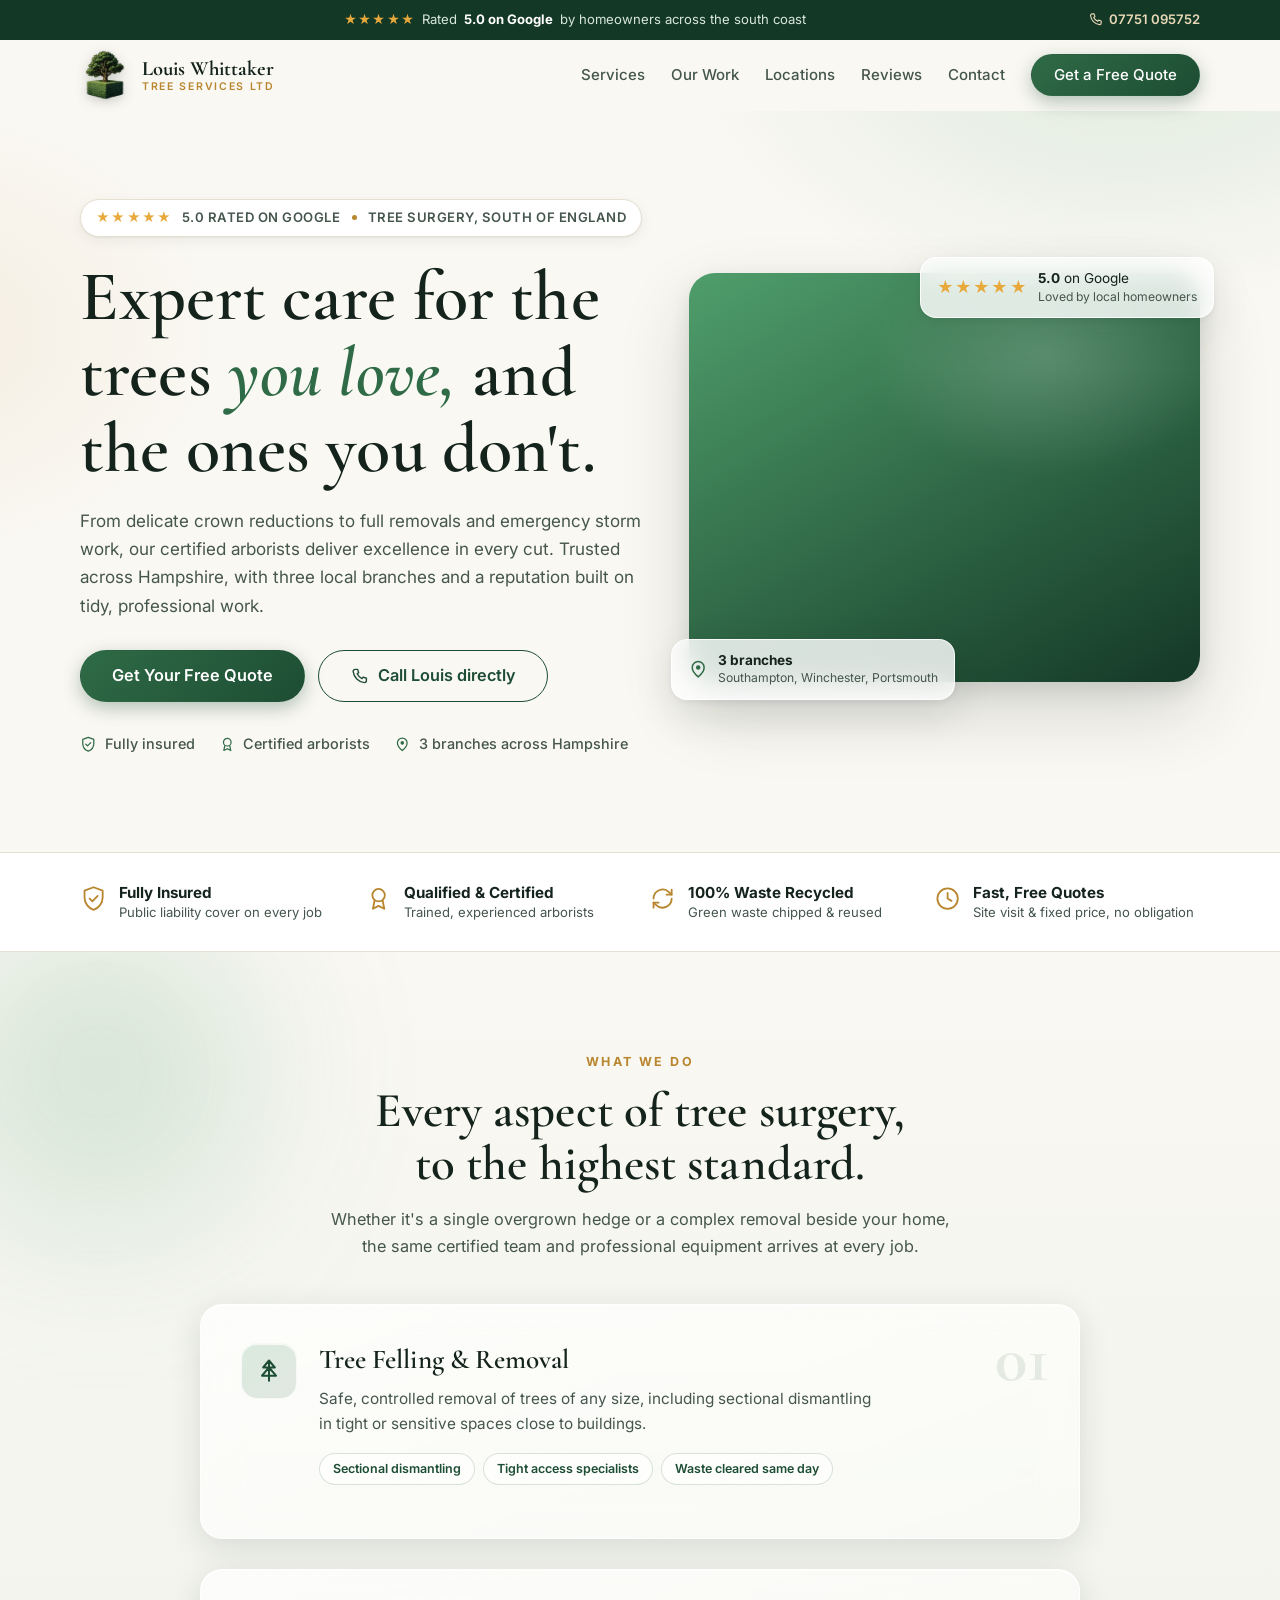
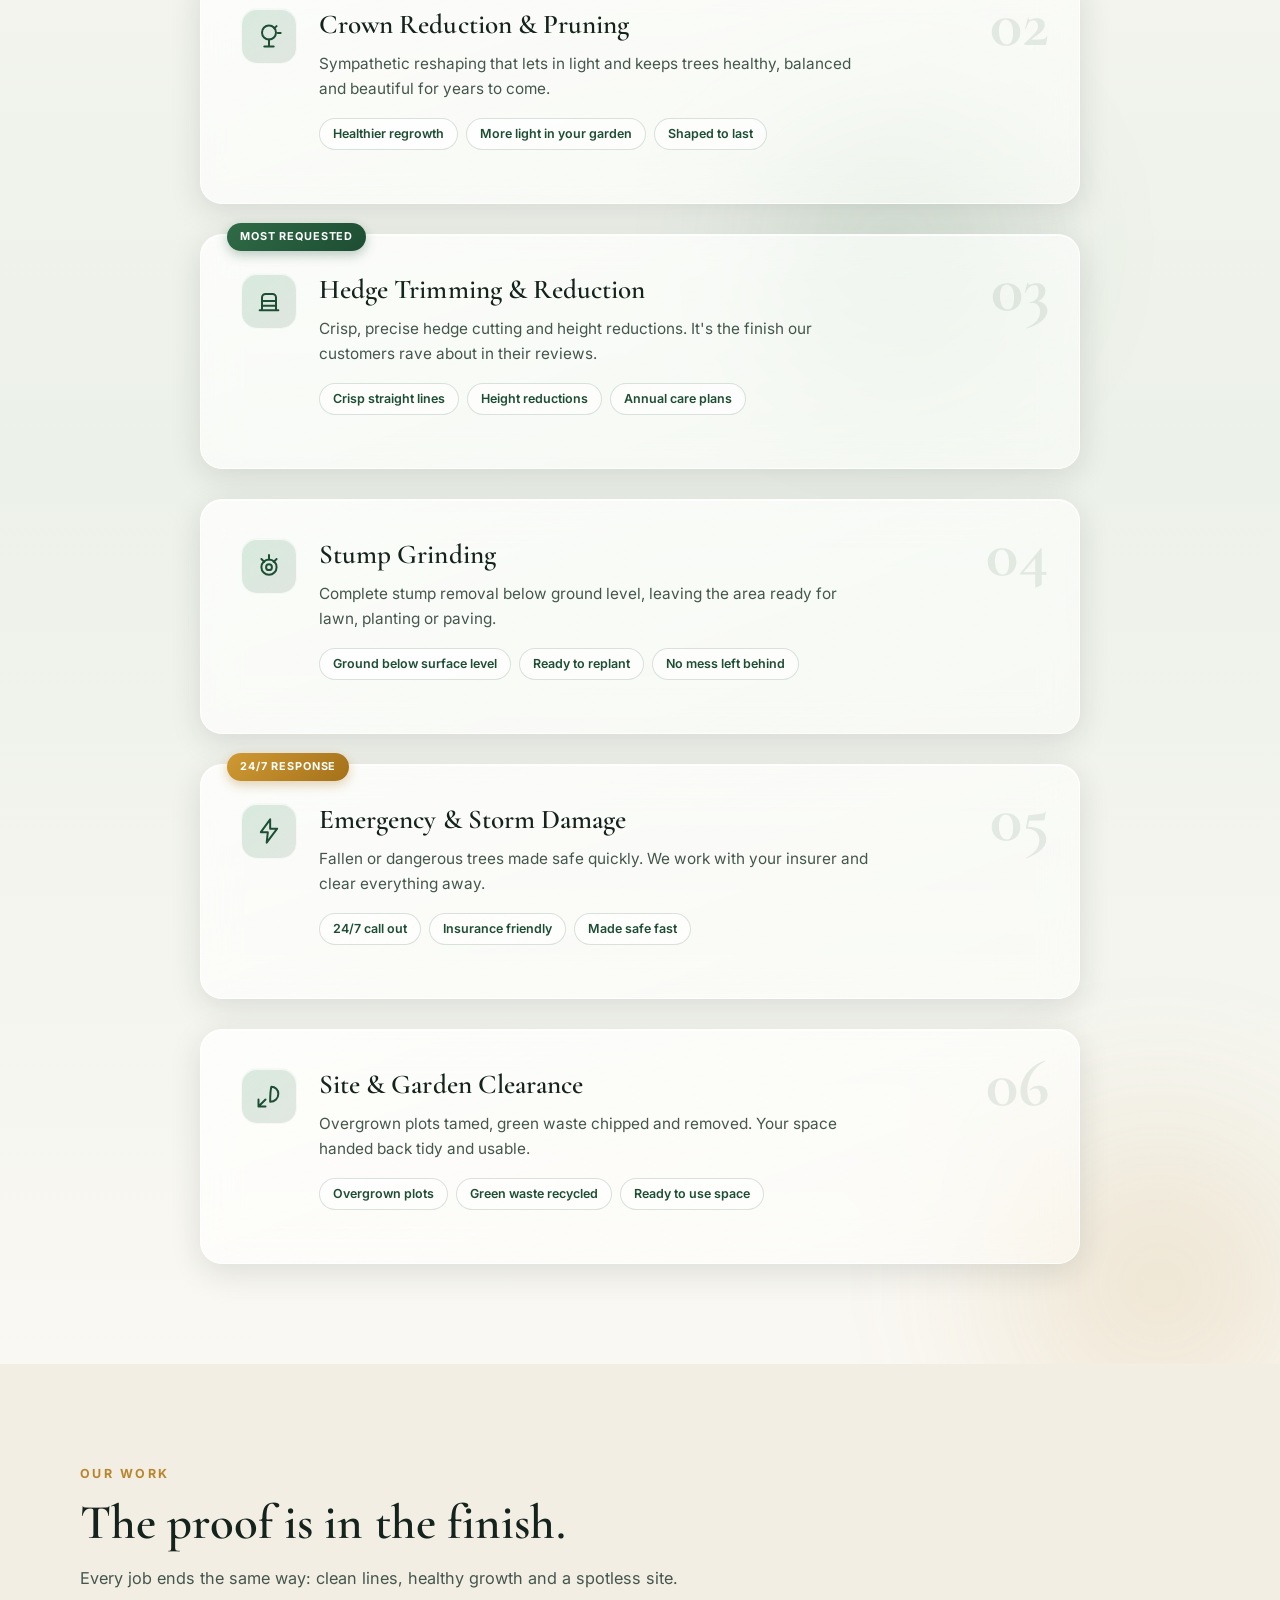
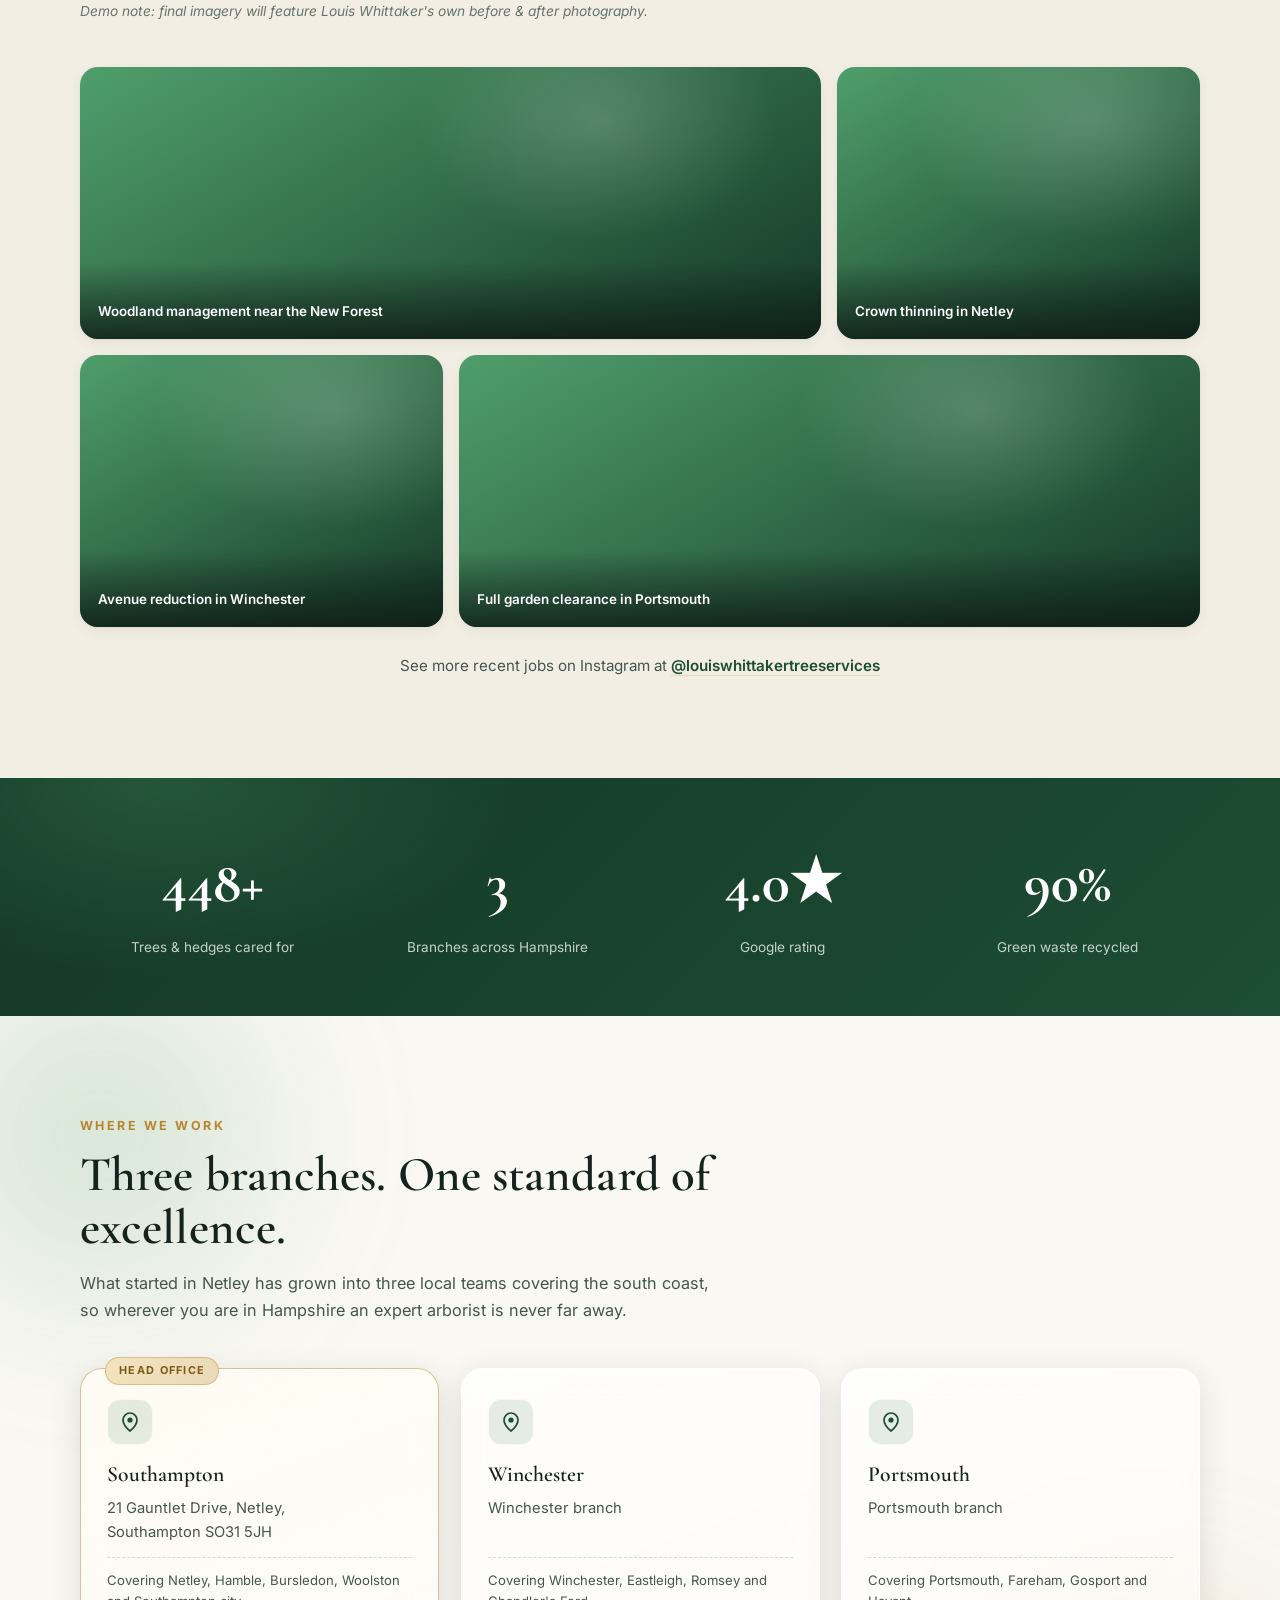
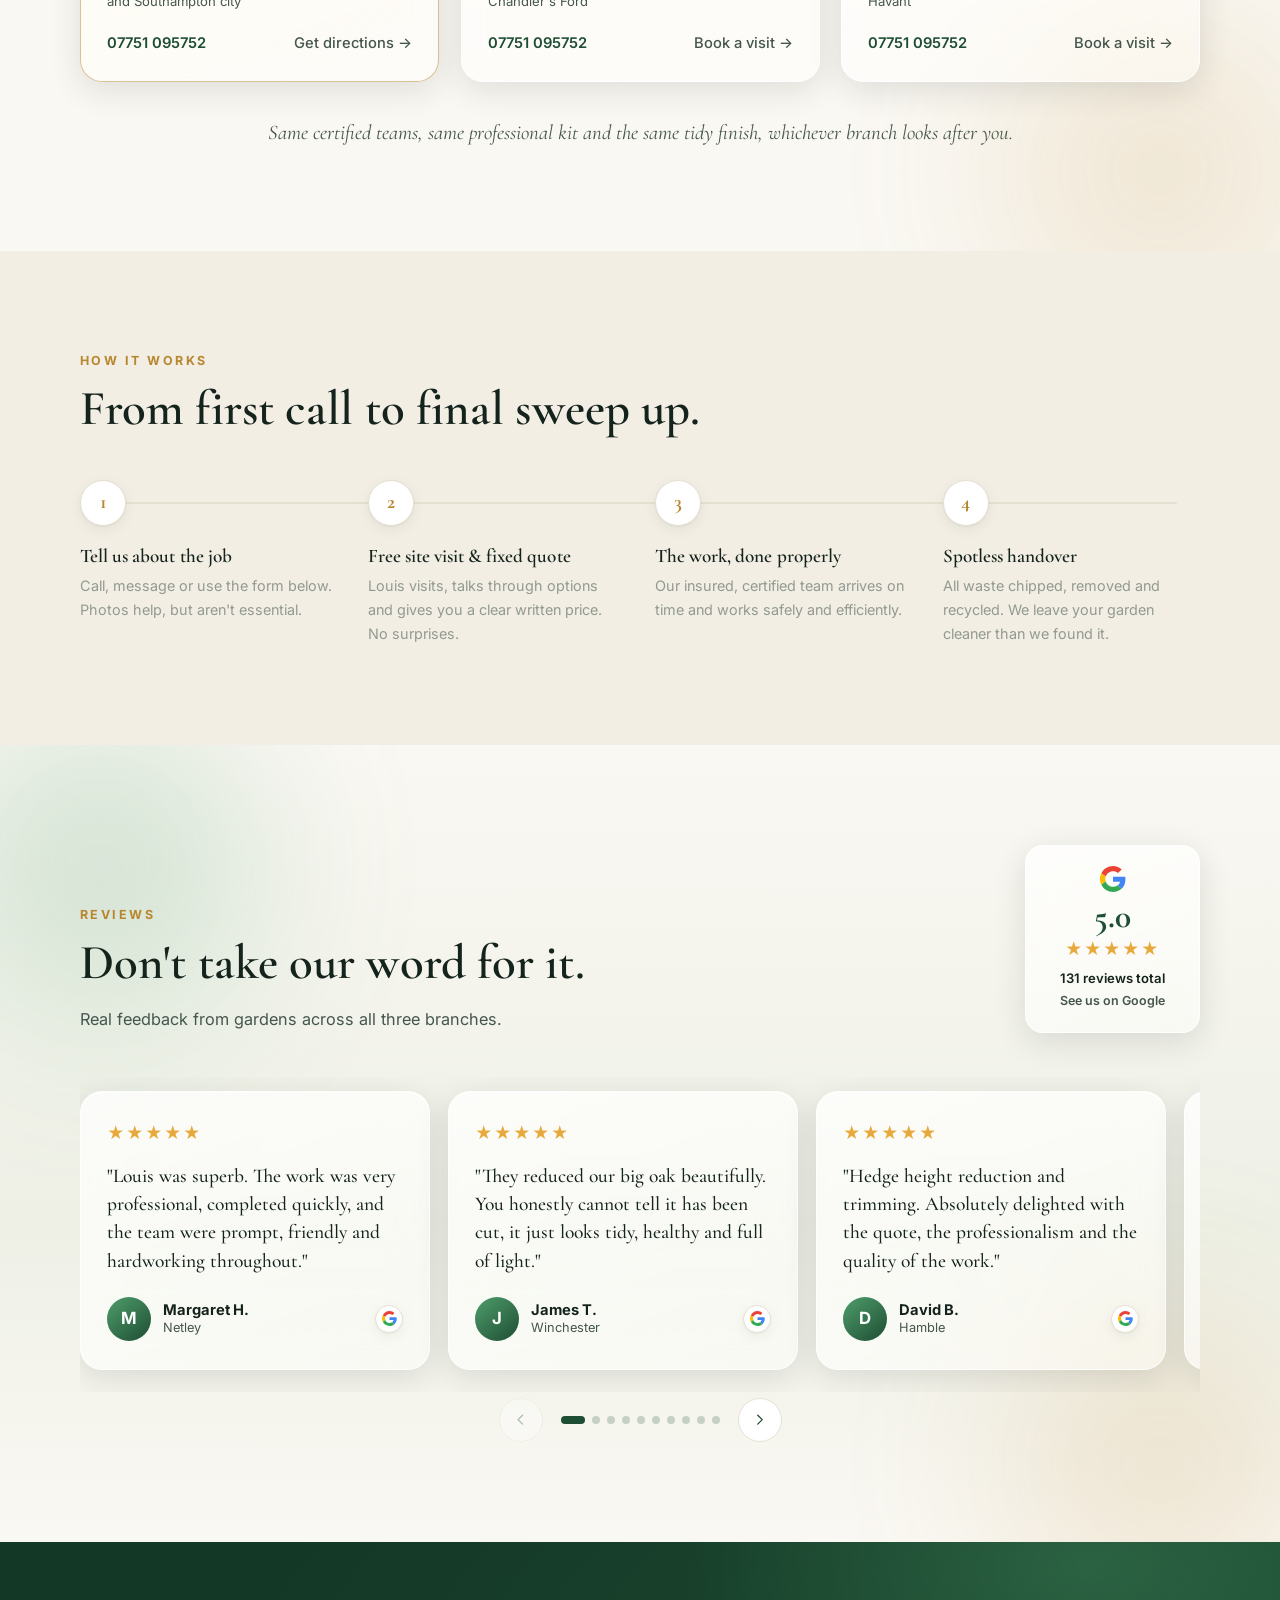
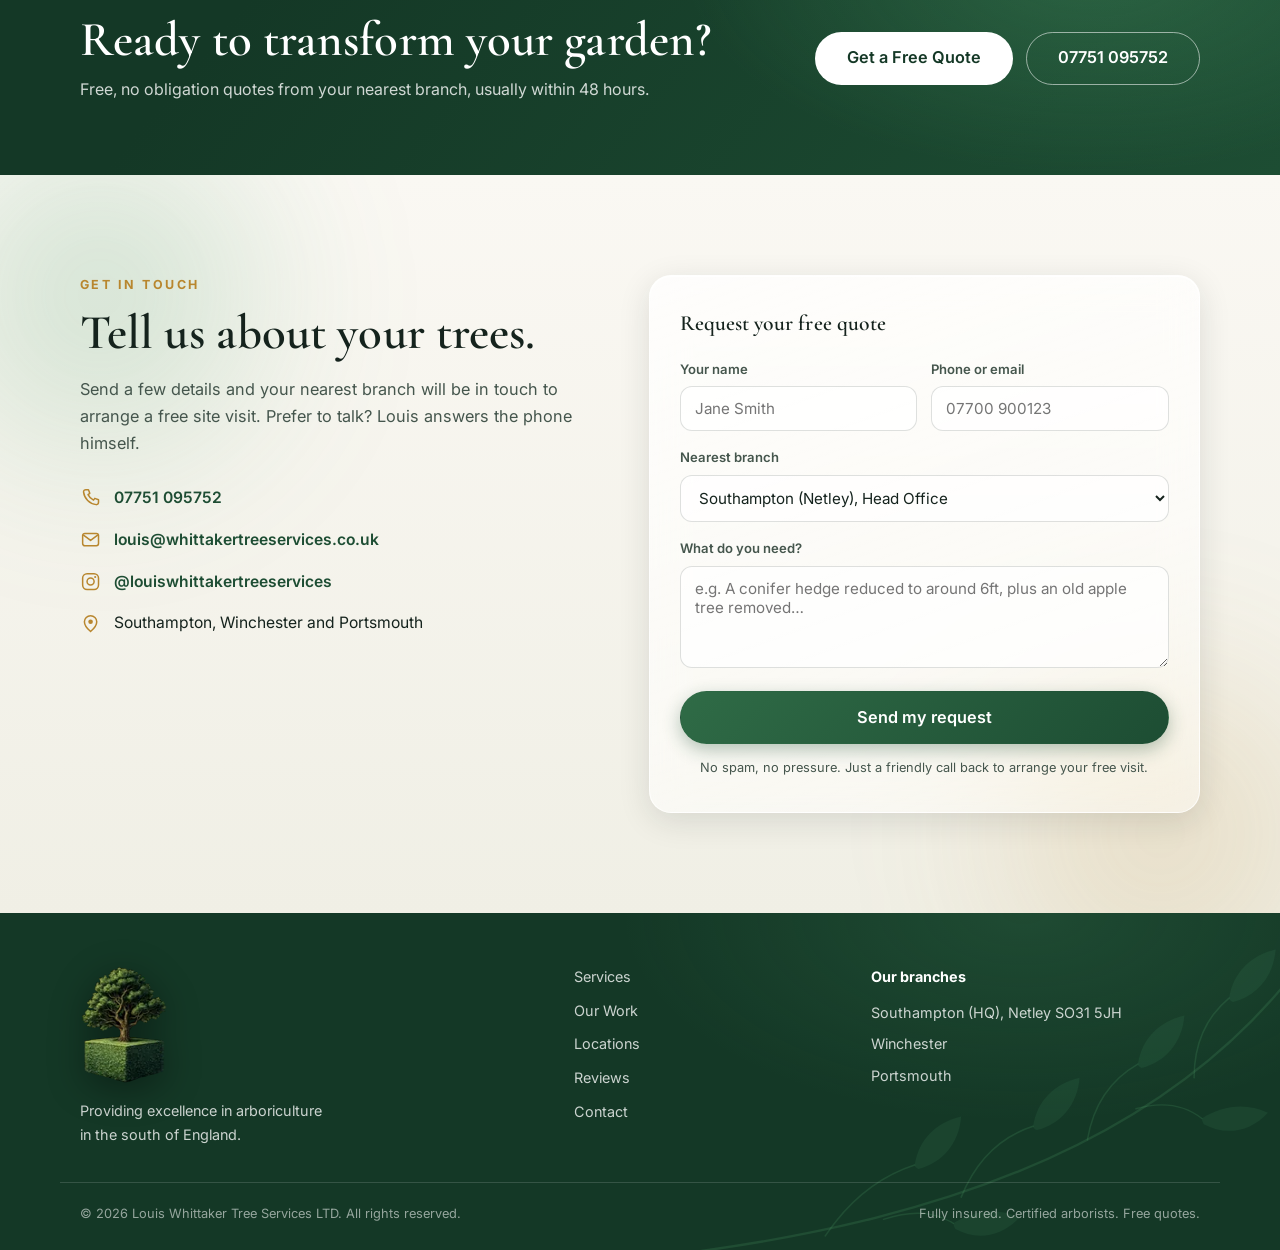
==== commit 363fb6e8: "Fix timeline layering, stretch reviews badge, redo roots and footer art Keep the timeline fill behin" ====
--- a/whittaker-tree-services/index.html
+++ b/whittaker-tree-services/index.html
@@ -335,14 +335,21 @@
 
         <div class="locations__wrap">
           <!-- Root system that draws itself behind the branch cards as you scroll -->
-          <svg class="roots" id="roots" viewBox="0 0 1120 700" fill="none" preserveAspectRatio="xMidYMin meet" aria-hidden="true">
-            <path d="M560 -10 C560 70 545 130 470 180 C360 250 250 280 215 380 C185 465 215 560 250 640" />
-            <path d="M560 -10 C560 90 575 170 555 270 C540 350 570 440 558 530 C552 590 565 650 558 700" />
-            <path d="M560 -10 C560 70 575 130 650 180 C760 250 870 280 905 380 C935 465 905 560 870 640" />
-            <path d="M470 180 C430 230 420 290 430 340" />
-            <path d="M650 180 C690 230 700 290 690 340" />
-            <path d="M215 380 C260 420 290 470 295 520" />
-            <path d="M905 380 C860 420 830 470 825 520" />
+          <svg class="roots" id="roots" viewBox="0 0 1120 720" fill="none" preserveAspectRatio="xMidYMin meet" aria-hidden="true">
+            <path stroke-width="6"   stroke-opacity=".5"  d="M560 -10 C575 60 535 115 555 175 C572 235 528 295 550 355 C568 415 534 475 550 535 C562 585 544 645 556 705" />
+            <path stroke-width="4.5" stroke-opacity=".42" d="M553 120 C480 165 428 205 388 265 C350 322 330 385 316 452 C306 508 318 572 332 622" />
+            <path stroke-width="4.5" stroke-opacity=".42" d="M558 145 C640 185 692 232 732 292 C770 350 790 412 800 472 C808 522 794 582 778 632" />
+            <path stroke-width="3"   stroke-opacity=".36" d="M388 265 C318 295 268 335 228 392 C198 440 192 502 204 556" />
+            <path stroke-width="3"   stroke-opacity=".36" d="M732 292 C800 322 850 362 888 420 C918 466 922 526 912 578" />
+            <path stroke-width="2.2" stroke-opacity=".3"  d="M550 355 C508 385 488 425 484 465" />
+            <path stroke-width="2.2" stroke-opacity=".3"  d="M550 355 C598 388 614 428 617 472" />
+            <path stroke-width="2.2" stroke-opacity=".3"  d="M316 452 C286 482 270 522 268 558" />
+            <path stroke-width="2.2" stroke-opacity=".3"  d="M800 472 C828 502 843 542 844 578" />
+            <path stroke-width="2.2" stroke-opacity=".3"  d="M550 535 C588 562 600 602 598 642" />
+            <path stroke-width="1.6" stroke-opacity=".26" d="M204 556 C200 588 206 614 214 638" />
+            <path stroke-width="1.6" stroke-opacity=".26" d="M912 578 C916 608 910 632 902 652" />
+            <path stroke-width="1.6" stroke-opacity=".26" d="M484 465 C470 495 466 525 470 552" />
+            <path stroke-width="1.6" stroke-opacity=".26" d="M617 472 C630 502 634 532 630 558" />
           </svg>
           <div class="locations__grid">
           <article class="location glass tilt location--hq reveal">
@@ -440,7 +447,7 @@
             <span class="reviews__score-g" aria-hidden="true"><svg viewBox="0 0 48 48"><path fill="#EA4335" d="M24 9.5c3.54 0 6.71 1.22 9.21 3.6l6.85-6.85C35.9 2.38 30.47 0 24 0 14.62 0 6.51 5.38 2.56 13.22l7.98 6.19C12.43 13.72 17.74 9.5 24 9.5z"/><path fill="#4285F4" d="M46.98 24.55c0-1.57-.15-3.09-.38-4.55H24v9.02h12.94c-.58 2.96-2.26 5.48-4.78 7.18l7.73 6c4.51-4.18 7.09-10.36 7.09-17.65z"/><path fill="#FBBC05" d="M10.53 28.59c-.48-1.45-.76-2.99-.76-4.59s.27-3.14.76-4.59l-7.98-6.19C.92 16.46 0 20.12 0 24c0 3.88.92 7.54 2.56 10.78l7.97-6.19z"/><path fill="#34A853" d="M24 48c6.48 0 11.93-2.13 15.89-5.81l-7.73-6c-2.15 1.45-4.92 2.3-8.16 2.3-6.26 0-11.57-4.22-13.47-9.91l-7.98 6.19C6.51 42.62 14.62 48 24 48z"/></svg></span>
             <span class="reviews__score-num">5.0</span>
             <span class="reviews__score-stars" aria-hidden="true">★★★★★</span>
-            <span class="reviews__score-count">Based on 10 reviews</span>
+            <span class="reviews__score-count">131 reviews total</span>
             <a href="https://maps.app.goo.gl/NM9KCJrPzhyFc5sM8" target="_blank" rel="noopener">See us on Google</a>
           </div>
         </div>
--- a/whittaker-tree-services/css/styles.css
+++ b/whittaker-tree-services/css/styles.css
@@ -823,13 +823,11 @@
   height: calc(100% + 100px);
   pointer-events: none;
 }
+/* Earthy root tone; widths and opacities taper per path in the SVG */
 .roots path {
-  stroke: var(--moss);
-  stroke-opacity: 0.42;
-  stroke-width: 3.5;
+  stroke: #6d5233;
   stroke-linecap: round;
 }
-.roots path:nth-child(n + 4) { stroke-width: 2.5; stroke-opacity: 0.32; }
 
 .locations__grid {
   position: relative;
@@ -919,13 +917,15 @@
   list-style: none;
 }
 
-/* timeline track + animated fill */
+/* timeline track + animated fill (kept behind the numbered circles) */
 .process::before,
 .process::after {
   content: "";
   position: absolute;
   border-radius: 99px;
-}
+  z-index: 0;
+}
+.process__step { z-index: 1; }
 .process::before {
   top: 10px;
   bottom: 10px;
@@ -1019,6 +1019,22 @@
   font-weight: 600;
   color: var(--ink);
 }
+
+/* On smaller screens the score box stretches edge to edge as a badge bar */
+@media (max-width: 919px) {
+  .section__head--split .reviews__score {
+    width: 100%;
+    flex-direction: row;
+    flex-wrap: wrap;
+    justify-content: center;
+    align-items: center;
+    gap: 8px 16px;
+    padding: 16px 10px;
+  }
+  .reviews__score-g { margin-bottom: 0; }
+  .reviews__score-num { font-size: 1.7rem; }
+  .reviews__score-count { margin-top: 0; }
+}
 .reviews__score-num {
   font-family: var(--ff-display);
   font-weight: 700;
@@ -1280,28 +1296,16 @@
   font-size: 0.9rem;
 }
 
-/* Treeline silhouette along the footer base */
+/* Elegant line-art branch sweeping across the footer corner */
 .footer::before {
   content: "";
   position: absolute;
-  inset: auto 0 0 0;
-  height: 230px;
+  right: -50px;
+  bottom: -16px;
+  width: 660px;
+  height: 330px;
   pointer-events: none;
-  background: url("data:image/svg+xml,%3Csvg xmlns='http://www.w3.org/2000/svg' viewBox='0 0 1200 230'%3E%3Cg fill='%234f9e6b' fill-opacity='0.12'%3E%3Cpolygon points='30,230 72,96 114,230'/%3E%3Cpolygon points='95,230 125,150 155,230'/%3E%3Ccircle cx='225' cy='130' r='52'/%3E%3Crect x='217' y='150' width='16' height='80'/%3E%3Cpolygon points='320,230 360,70 400,230'/%3E%3Ccircle cx='475' cy='150' r='40'/%3E%3Crect x='469' y='168' width='12' height='62'/%3E%3Cpolygon points='545,230 580,120 615,230'/%3E%3Ccircle cx='690' cy='118' r='58'/%3E%3Crect x='681' y='140' width='18' height='90'/%3E%3Cpolygon points='790,230 830,90 870,230'/%3E%3Cpolygon points='860,230 888,160 916,230'/%3E%3Ccircle cx='985' cy='140' r='48'/%3E%3Crect x='978' y='160' width='14' height='70'/%3E%3Cpolygon points='1070,230 1112,80 1154,230'/%3E%3C/g%3E%3Cg fill='%232f6b46' fill-opacity='0.18'%3E%3Cpolygon points='0,230 35,170 70,230'/%3E%3Ccircle cx='150' cy='185' r='30'/%3E%3Crect x='145' y='196' width='10' height='34'/%3E%3Cpolygon points='250,230 285,155 320,230'/%3E%3Ccircle cx='420' cy='190' r='26'/%3E%3Cpolygon points='505,230 535,165 565,230'/%3E%3Ccircle cx='625' cy='188' r='28'/%3E%3Crect x='620' y='198' width='10' height='32'/%3E%3Cpolygon points='730,230 762,160 794,230'/%3E%3Ccircle cx='905' cy='192' r='30'/%3E%3Cpolygon points='1010,230 1042,158 1074,230'/%3E%3Ccircle cx='1150' cy='190' r='26'/%3E%3Crect x='1145' y='200' width='10' height='30'/%3E%3C/g%3E%3C/svg%3E") bottom center / 1200px 230px repeat-x;
-}
-
-/* Faint brand watermark */
-.footer::after {
-  content: "";
-  position: absolute;
-  right: -40px;
-  top: -10px;
-  width: 300px;
-  height: 372px;
-  pointer-events: none;
-  background: url("../assets/logo.webp") center / contain no-repeat;
-  opacity: 0.07;
-  transform: rotate(6deg);
+  background: url("data:image/svg+xml,%3Csvg xmlns='http://www.w3.org/2000/svg' viewBox='0 0 680 340'%3E%3Cg fill='none' stroke='%234f9e6b' stroke-opacity='.2' stroke-linecap='round'%3E%3Cpath stroke-width='2.4' d='M-10 330 C140 312 290 280 420 215 C520 165 600 100 660 15'/%3E%3Cpath stroke-width='1.6' d='M160 309 C185 272 215 248 252 236'/%3E%3Cpath stroke-width='1.6' d='M300 269 C315 232 340 207 374 196'/%3E%3Cpath stroke-width='1.6' d='M430 210 C436 175 454 148 482 132'/%3E%3Cpath stroke-width='1.6' d='M540 146 C540 112 552 84 576 64'/%3E%3Cpath stroke-width='1.4' d='M220 292 C250 282 272 284 292 296'/%3E%3Cpath stroke-width='1.4' d='M480 178 C508 170 530 174 548 188'/%3E%3C/g%3E%3Cg fill='%234f9e6b' fill-opacity='.12'%3E%3Cpath d='M252 236c4-26 22-44 48-50-2 28-20 48-44 54-2-1-4-2-4-4z'/%3E%3Cpath d='M374 196c4-26 22-44 48-50-2 28-20 48-44 54-2-1-4-2-4-4z'/%3E%3Cpath d='M482 132c4-26 22-44 48-50-2 28-20 48-44 54-2-1-4-2-4-4z'/%3E%3Cpath d='M576 64c4-26 22-44 48-50-2 28-20 48-44 54-2-1-4-2-4-4z'/%3E%3Cpath d='M292 296c22-14 46-16 68-6-18 20-44 24-66 12-1-2-2-4-2-6z'/%3E%3Cpath d='M548 188c22-14 46-16 68-6-18 20-44 24-66 12-1-2-2-4-2-6z'/%3E%3C/g%3E%3C/svg%3E") bottom right / contain no-repeat;
 }
 
 .footer .container { position: relative; z-index: 1; }
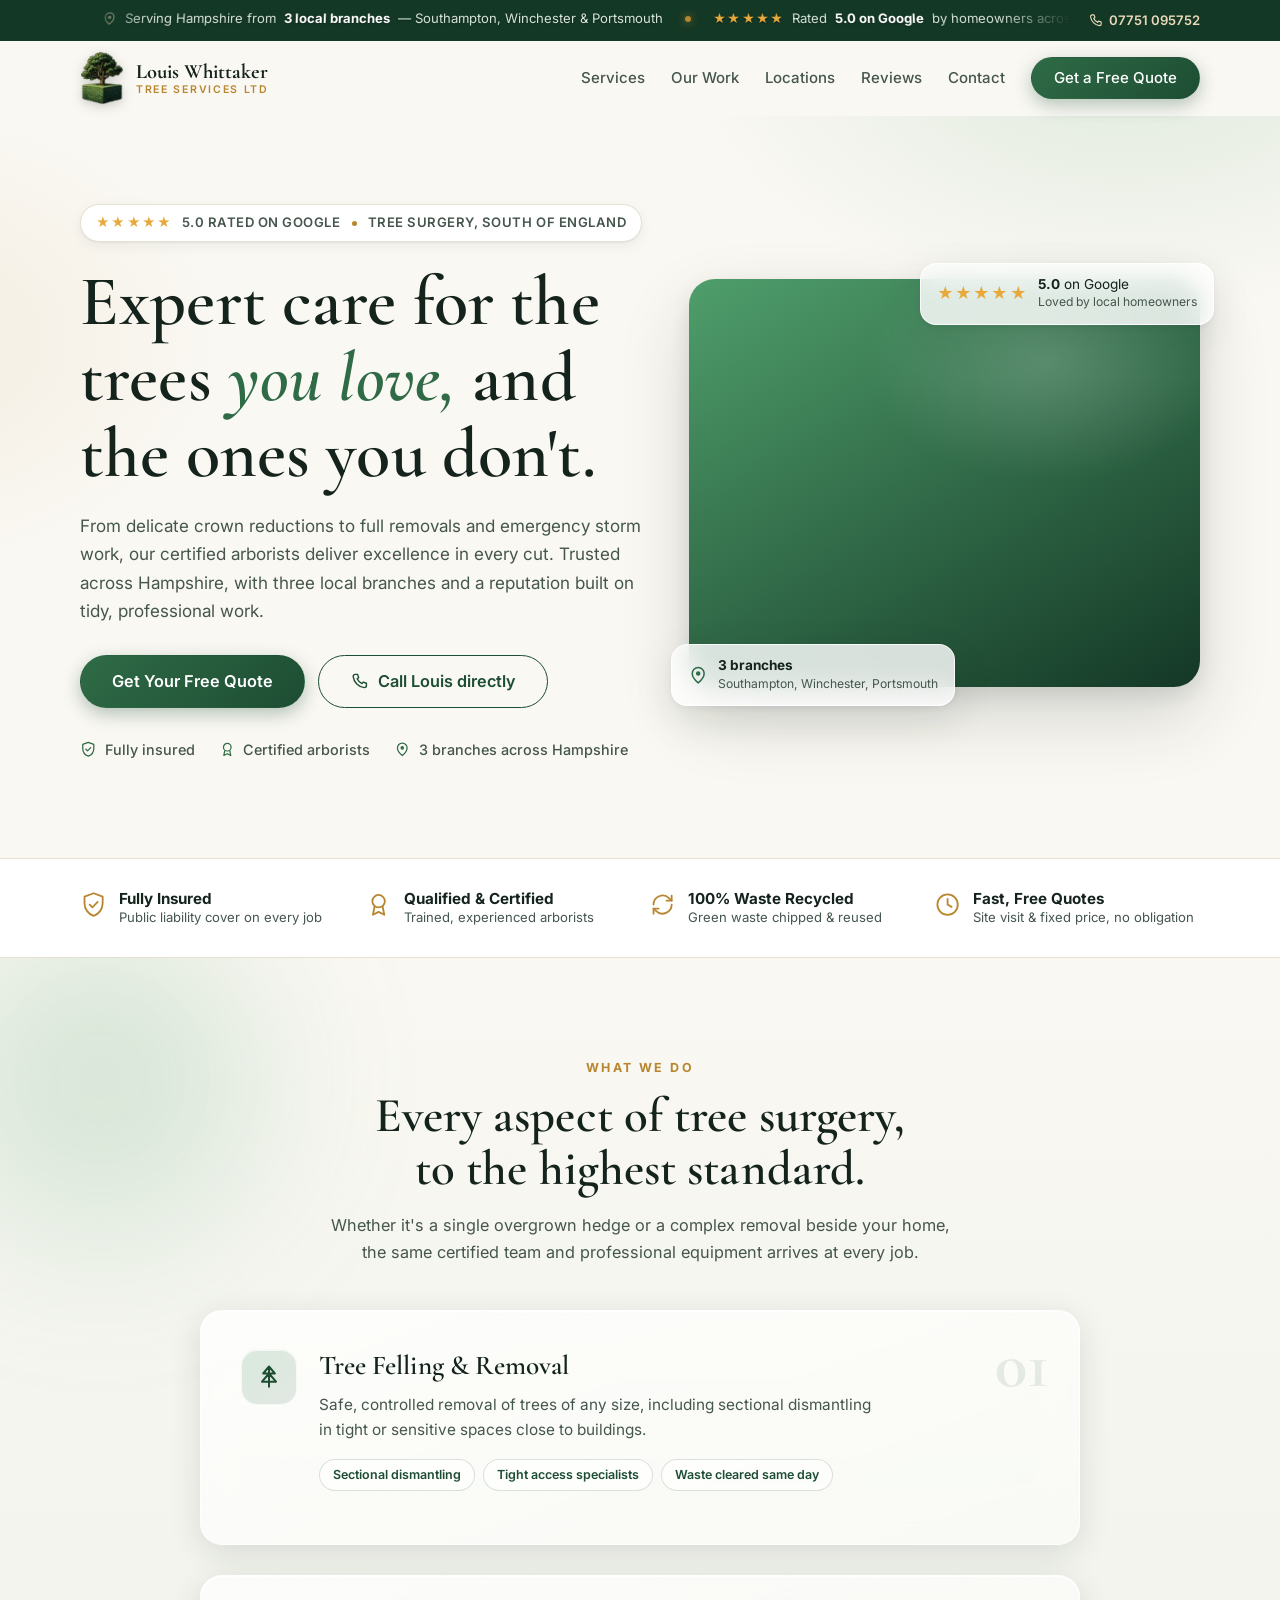
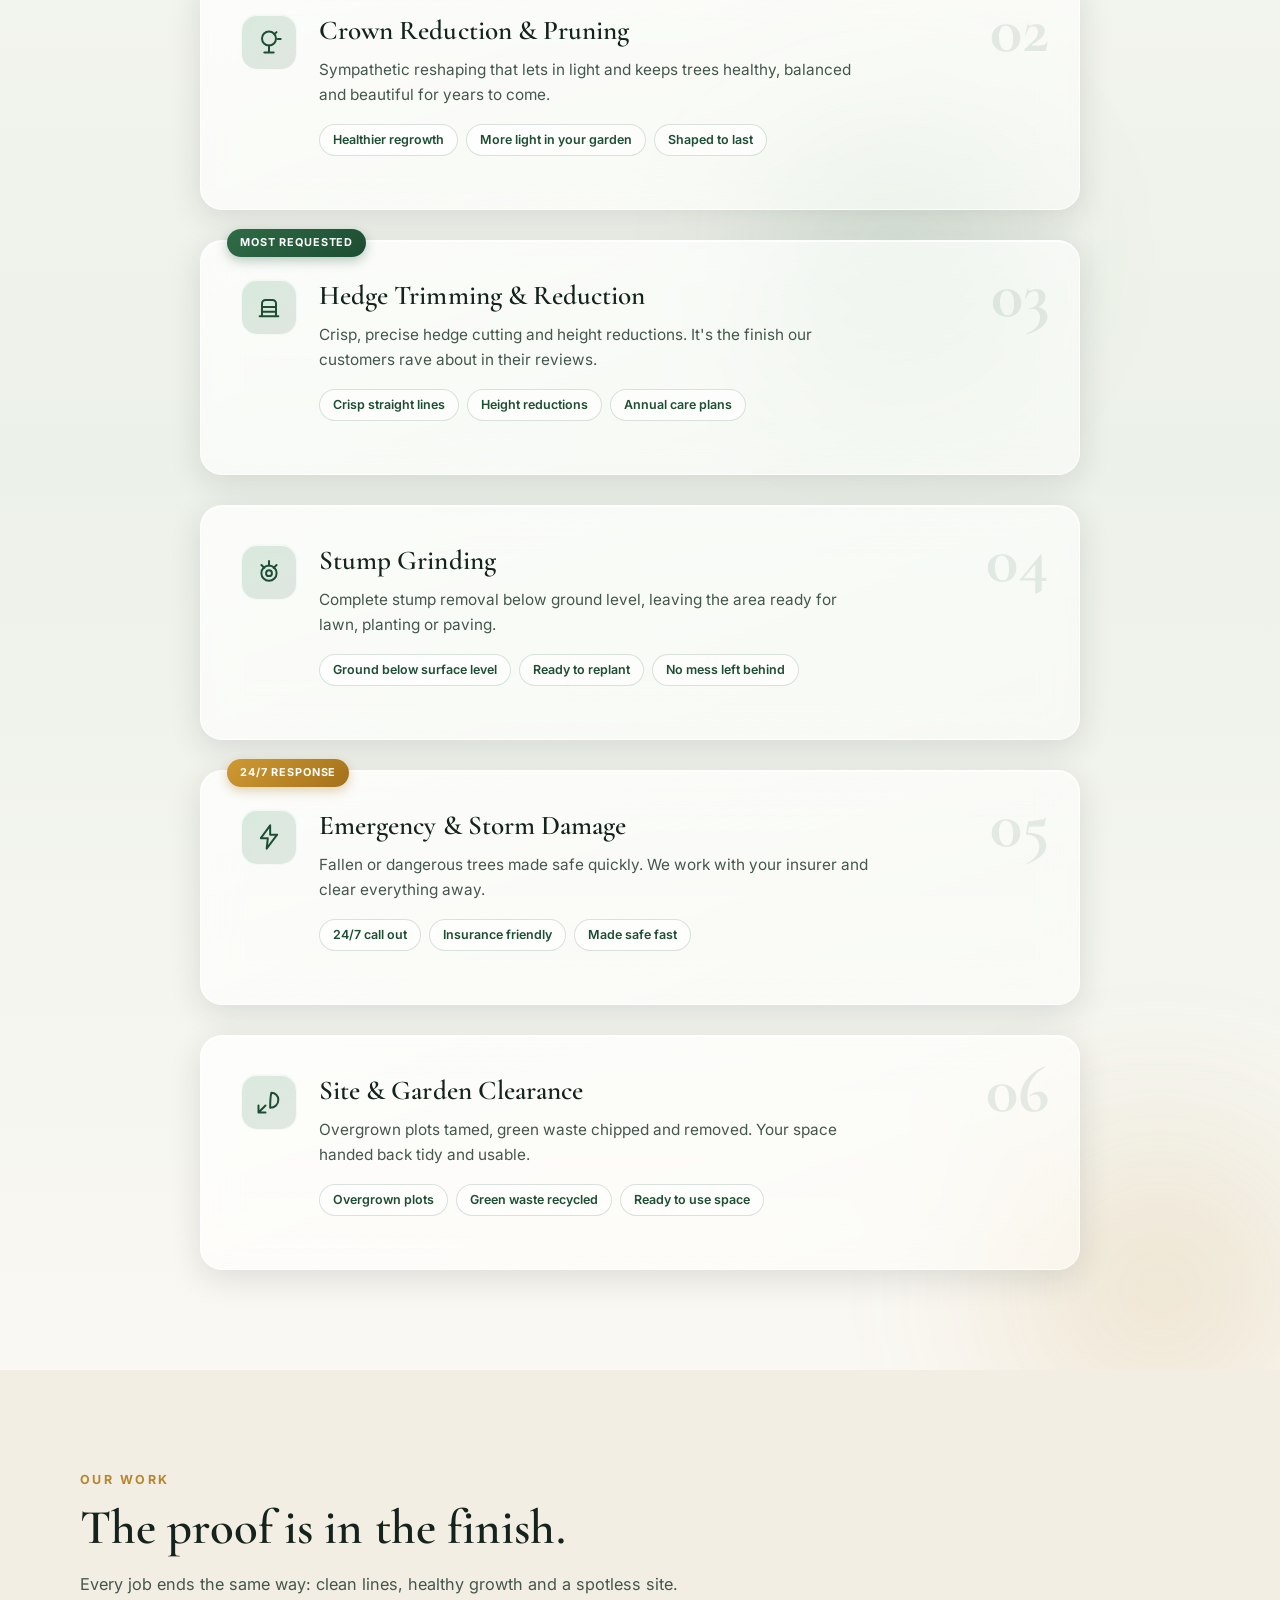
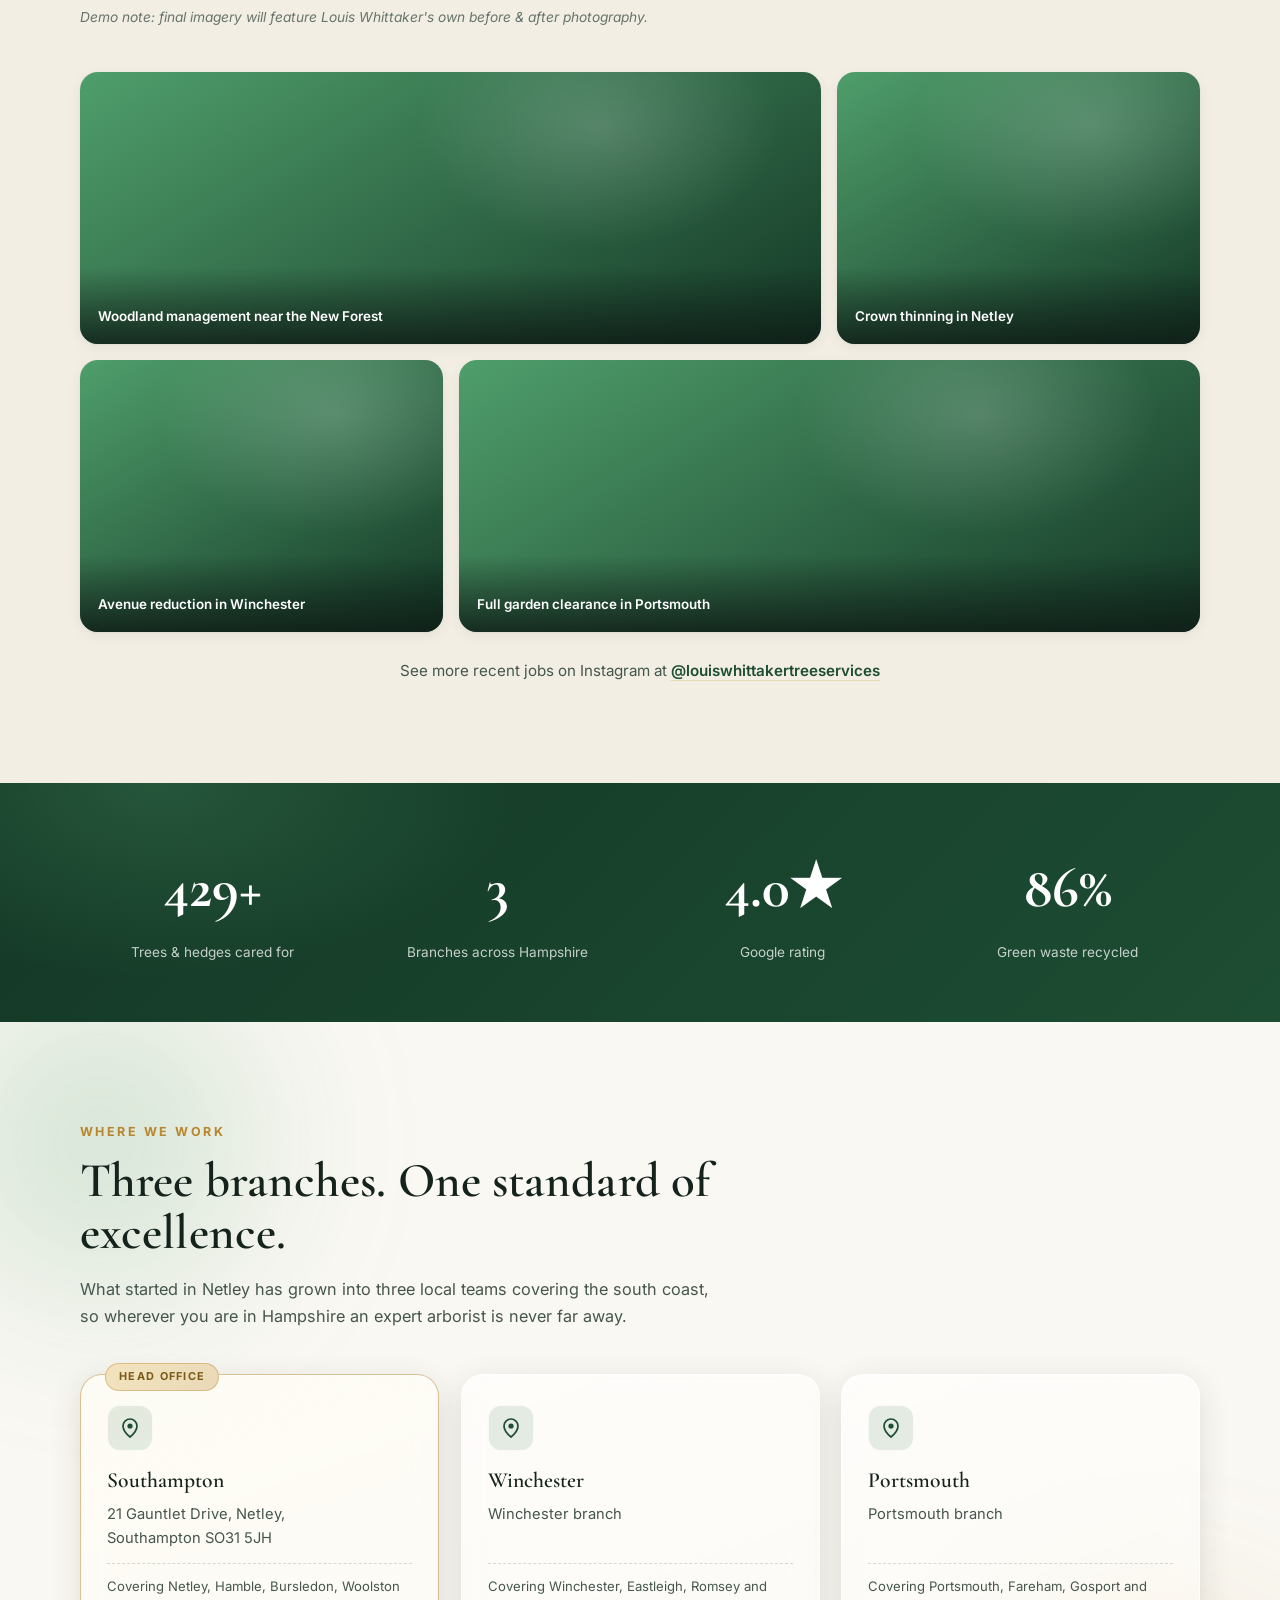
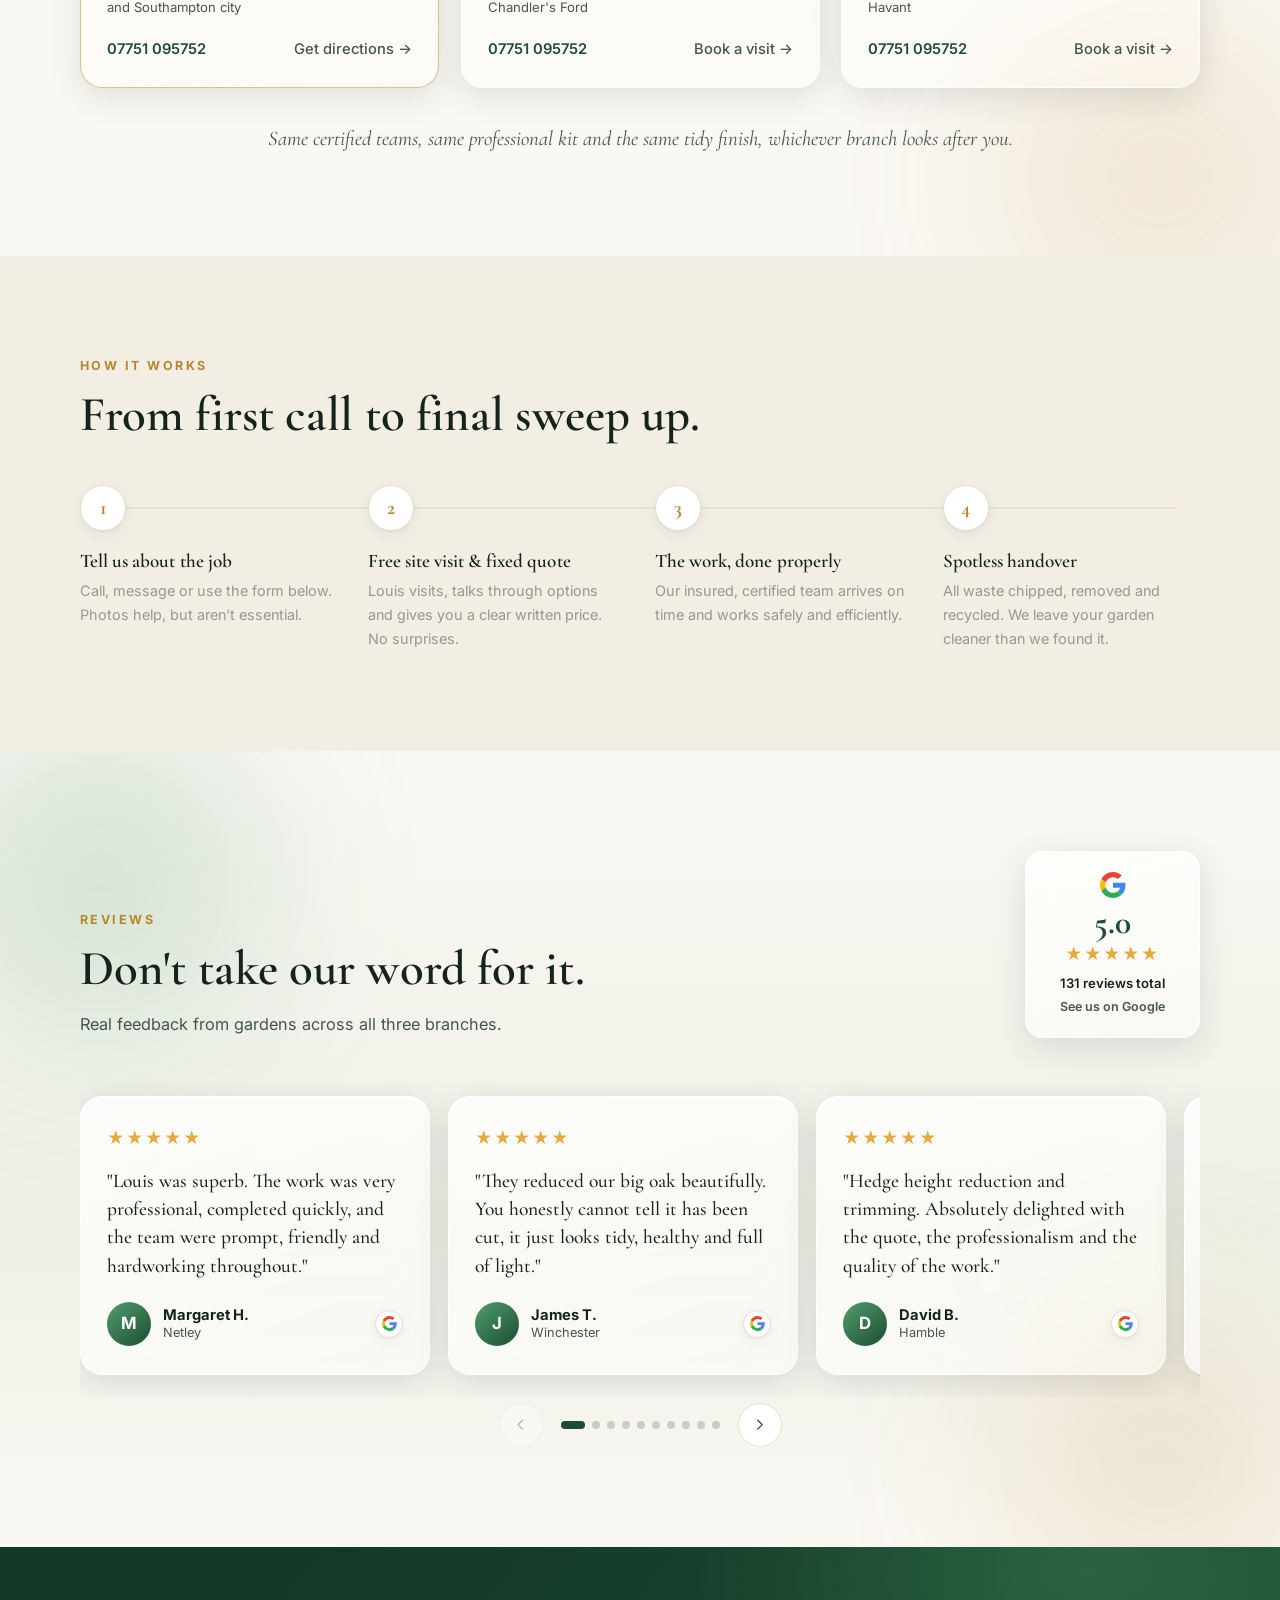
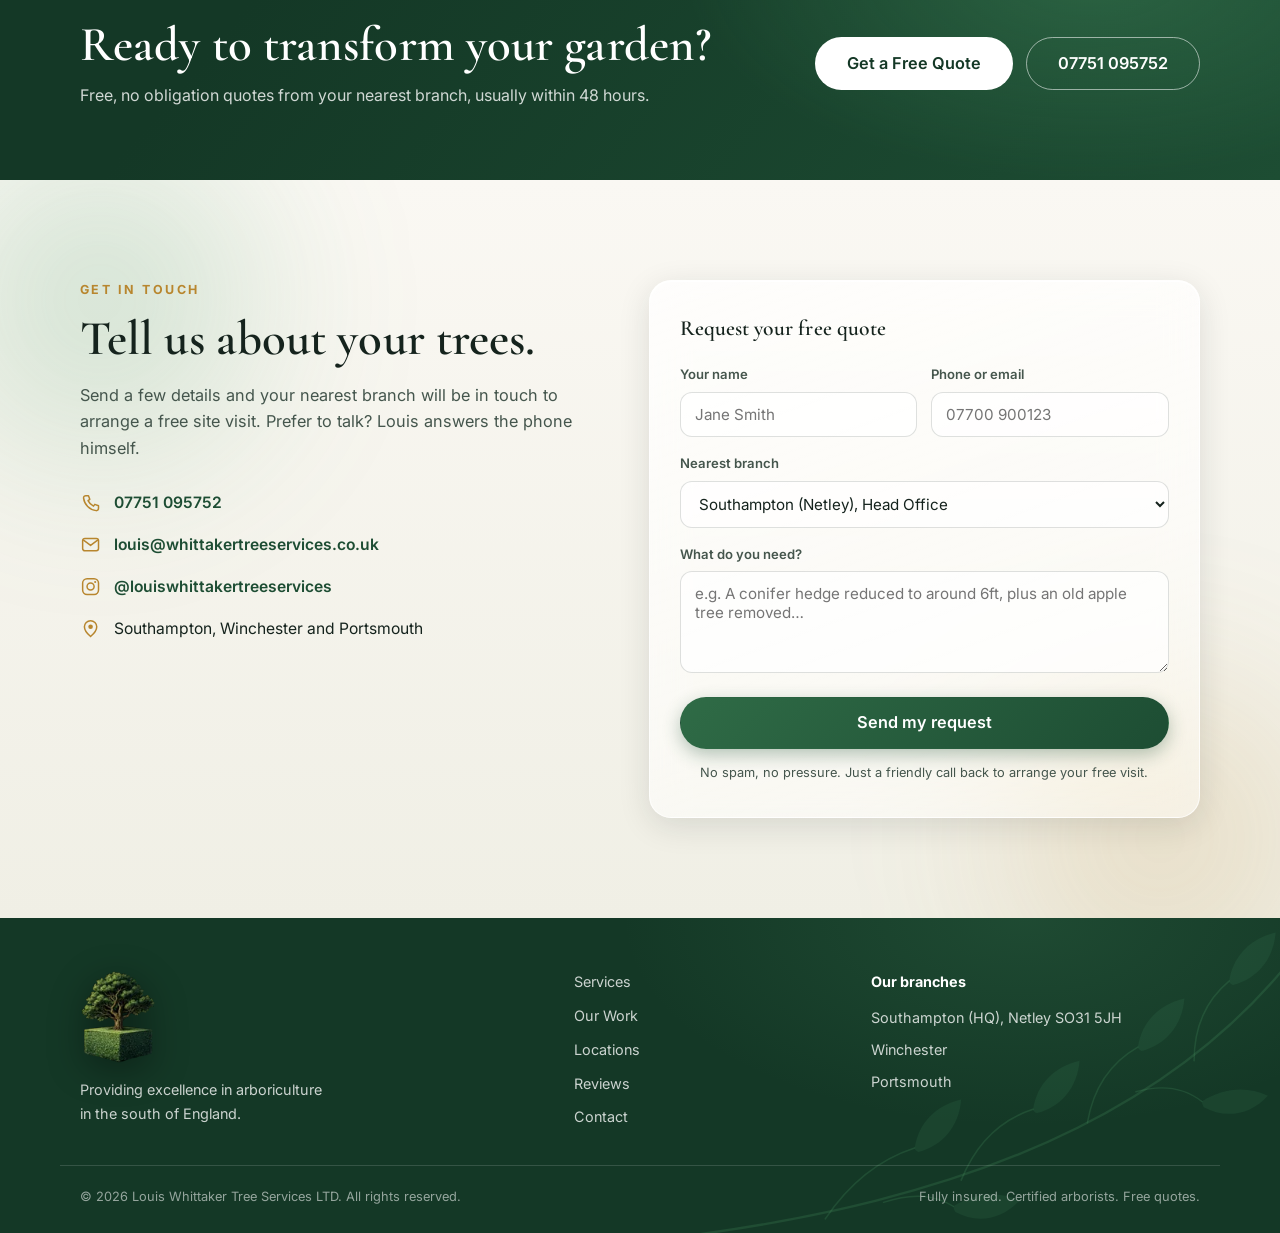
==== commit 3fed2b7c: "Refine ticker, preloader logo, hero kicker and the living vine Replace the flip ticker with a contin" ====
--- a/whittaker-tree-services/index.html
+++ b/whittaker-tree-services/index.html
@@ -20,7 +20,7 @@
   <!-- ===== Preloader ===== -->
   <div class="preloader" id="preloader" aria-hidden="true">
     <div class="preloader__inner">
-      <img src="assets/logo.webp" alt="" class="preloader__logo" width="290" height="360" />
+      <img src="assets/logo.webp" alt="" class="preloader__logo" width="172" height="213" />
       <span class="preloader__name">Louis Whittaker</span>
       <span class="preloader__tag">Tree Services LTD</span>
       <span class="preloader__bar"><span></span></span>
@@ -30,23 +30,31 @@
   <!-- ===== Announcement ticker ===== -->
   <div class="topbar">
     <div class="container topbar__inner">
-      <div class="ticker" id="ticker" aria-live="off">
-        <p class="ticker__item is-active">
-          <svg viewBox="0 0 24 24" class="ic"><path d="M12 21s-7-5.7-7-11a7 7 0 1 1 14 0c0 5.3-7 11-7 11z" fill="none" stroke="currentColor" stroke-width="1.8"/><circle cx="12" cy="10" r="2.6" fill="currentColor"/></svg>
-          Serving Hampshire from <strong>3 local branches:</strong> Southampton, Winchester and Portsmouth
-        </p>
-        <p class="ticker__item">
-          <span class="ticker__stars" aria-hidden="true">★★★★★</span>
-          Rated <strong>5.0 on Google</strong> by homeowners across the south coast
-        </p>
-        <p class="ticker__item">
-          <svg viewBox="0 0 24 24" class="ic"><path d="M12 2l8 3v6c0 5-3.4 9.4-8 11-4.6-1.6-8-6-8-11V5z" fill="none" stroke="currentColor" stroke-width="1.8" stroke-linejoin="round"/><path d="M8.5 12l2.4 2.4L15.6 9.6" fill="none" stroke="currentColor" stroke-width="1.8" stroke-linecap="round" stroke-linejoin="round"/></svg>
-          Fully insured, certified arborists. <strong>Free quotes</strong> within 48 hours
-        </p>
-        <p class="ticker__item">
-          <svg viewBox="0 0 24 24" class="ic"><path d="M13 2L5 13h6l-1 9 9-12h-6z" fill="none" stroke="currentColor" stroke-width="1.8" stroke-linejoin="round"/></svg>
-          <strong>24/7 emergency</strong> storm damage response across Hampshire
-        </p>
+      <div class="ticker" id="ticker" aria-label="Announcements">
+        <div class="ticker__track" id="tickerTrack">
+          <span class="ticker__set">
+            <span class="ticker__item">
+              <svg viewBox="0 0 24 24" class="ic"><path d="M12 21s-7-5.7-7-11a7 7 0 1 1 14 0c0 5.3-7 11-7 11z" fill="none" stroke="currentColor" stroke-width="1.8"/><circle cx="12" cy="10" r="2.6" fill="currentColor"/></svg>
+              Serving Hampshire from <strong>3 local branches</strong> &mdash; Southampton, Winchester &amp; Portsmouth
+            </span>
+            <span class="ticker__dot" aria-hidden="true"></span>
+            <span class="ticker__item">
+              <span class="ticker__stars" aria-hidden="true">★★★★★</span>
+              Rated <strong>5.0 on Google</strong> by homeowners across the south coast
+            </span>
+            <span class="ticker__dot" aria-hidden="true"></span>
+            <span class="ticker__item">
+              <svg viewBox="0 0 24 24" class="ic"><path d="M12 2l8 3v6c0 5-3.4 9.4-8 11-4.6-1.6-8-6-8-11V5z" fill="none" stroke="currentColor" stroke-width="1.8" stroke-linejoin="round"/><path d="M8.5 12l2.4 2.4L15.6 9.6" fill="none" stroke="currentColor" stroke-width="1.8" stroke-linecap="round" stroke-linejoin="round"/></svg>
+              Fully insured &amp; certified arborists &mdash; <strong>free quotes</strong> within 48 hours
+            </span>
+            <span class="ticker__dot" aria-hidden="true"></span>
+            <span class="ticker__item">
+              <svg viewBox="0 0 24 24" class="ic"><path d="M13 2L5 13h6l-1 9 9-12h-6z" fill="none" stroke="currentColor" stroke-width="1.8" stroke-linejoin="round"/></svg>
+              <strong>24/7 emergency</strong> storm damage response across Hampshire
+            </span>
+            <span class="ticker__dot" aria-hidden="true"></span>
+          </span>
+        </div>
       </div>
       <a href="tel:07751095752" class="topbar__phone">
         <svg viewBox="0 0 24 24" class="ic"><path d="M6.6 3h3l1.5 4.2-2 1.5a13.5 13.5 0 0 0 6.2 6.2l1.5-2L21 14.4v3A2.6 2.6 0 0 1 18.4 20 16.4 16.4 0 0 1 4 5.6 2.6 2.6 0 0 1 6.6 3z" fill="none" stroke="currentColor" stroke-width="1.8" stroke-linejoin="round"/></svg>
@@ -334,22 +342,50 @@
         </div>
 
         <div class="locations__wrap">
-          <!-- Root system that draws itself behind the branch cards as you scroll -->
-          <svg class="roots" id="roots" viewBox="0 0 1120 720" fill="none" preserveAspectRatio="xMidYMin meet" aria-hidden="true">
-            <path stroke-width="6"   stroke-opacity=".5"  d="M560 -10 C575 60 535 115 555 175 C572 235 528 295 550 355 C568 415 534 475 550 535 C562 585 544 645 556 705" />
-            <path stroke-width="4.5" stroke-opacity=".42" d="M553 120 C480 165 428 205 388 265 C350 322 330 385 316 452 C306 508 318 572 332 622" />
-            <path stroke-width="4.5" stroke-opacity=".42" d="M558 145 C640 185 692 232 732 292 C770 350 790 412 800 472 C808 522 794 582 778 632" />
-            <path stroke-width="3"   stroke-opacity=".36" d="M388 265 C318 295 268 335 228 392 C198 440 192 502 204 556" />
-            <path stroke-width="3"   stroke-opacity=".36" d="M732 292 C800 322 850 362 888 420 C918 466 922 526 912 578" />
-            <path stroke-width="2.2" stroke-opacity=".3"  d="M550 355 C508 385 488 425 484 465" />
-            <path stroke-width="2.2" stroke-opacity=".3"  d="M550 355 C598 388 614 428 617 472" />
-            <path stroke-width="2.2" stroke-opacity=".3"  d="M316 452 C286 482 270 522 268 558" />
-            <path stroke-width="2.2" stroke-opacity=".3"  d="M800 472 C828 502 843 542 844 578" />
-            <path stroke-width="2.2" stroke-opacity=".3"  d="M550 535 C588 562 600 602 598 642" />
-            <path stroke-width="1.6" stroke-opacity=".26" d="M204 556 C200 588 206 614 214 638" />
-            <path stroke-width="1.6" stroke-opacity=".26" d="M912 578 C916 608 910 632 902 652" />
-            <path stroke-width="1.6" stroke-opacity=".26" d="M484 465 C470 495 466 525 470 552" />
-            <path stroke-width="1.6" stroke-opacity=".26" d="M617 472 C630 502 634 532 630 558" />
+          <!-- Living vine that grows zig-zag behind the branch cards as you scroll -->
+          <svg class="roots roots--v" viewBox="0 0 300 1080" fill="none" preserveAspectRatio="xMidYMid meet" aria-hidden="true">
+            <defs>
+              <linearGradient id="vineV" x1="0" y1="0" x2="0" y2="1">
+                <stop offset="0" stop-color="#6fb886" />
+                <stop offset="0.55" stop-color="#3c8254" />
+                <stop offset="1" stop-color="#22593a" />
+              </linearGradient>
+              <linearGradient id="leafV" x1="0" y1="0" x2="1" y2="1">
+                <stop offset="0" stop-color="#7cc491" />
+                <stop offset="1" stop-color="#2f6b46" />
+              </linearGradient>
+            </defs>
+            <path class="vine" stroke="url(#vineV)" stroke-width="5.5" stroke-linecap="round"
+              d="M150 4 C196 52 196 98 188 144 C179 200 112 208 112 270 C112 334 190 344 188 406 C186 472 112 480 112 544 C112 608 190 618 188 680 C186 744 112 752 112 816 C112 880 190 890 176 1010" />
+            <g class="leaf" data-p="0.10" transform="translate(188 144)"><g class="leaf__s"><path fill="url(#leafV)" d="M0 0 C10 -16 34 -18 50 -3 C34 12 10 11 0 0 Z"/><path stroke="#1f4f33" stroke-width="1.3" stroke-opacity=".5" d="M2 0 L44 -4"/></g></g>
+            <g class="leaf" data-p="0.16" transform="translate(150 96) rotate(150)"><g class="leaf__s"><path fill="url(#leafV)" d="M0 0 C7 -11 22 -12 33 -2 C22 8 7 7 0 0 Z"/><path stroke="#1f4f33" stroke-width="1.1" stroke-opacity=".5" d="M2 0 L29 -3"/></g></g>
+            <g class="leaf" data-p="0.24" transform="translate(112 270) rotate(186)"><g class="leaf__s"><path fill="url(#leafV)" d="M0 0 C10 -16 34 -18 50 -3 C34 12 10 11 0 0 Z"/><path stroke="#1f4f33" stroke-width="1.3" stroke-opacity=".5" d="M2 0 L44 -4"/></g></g>
+            <g class="leaf" data-p="0.30" transform="translate(150 312) rotate(28)"><g class="leaf__s"><path fill="url(#leafV)" d="M0 0 C7 -11 22 -12 33 -2 C22 8 7 7 0 0 Z"/><path stroke="#1f4f33" stroke-width="1.1" stroke-opacity=".5" d="M2 0 L29 -3"/></g></g>
+            <g class="leaf" data-p="0.37" transform="translate(188 406) rotate(-12)"><g class="leaf__s"><path fill="url(#leafV)" d="M0 0 C10 -16 34 -18 50 -3 C34 12 10 11 0 0 Z"/><path stroke="#1f4f33" stroke-width="1.3" stroke-opacity=".5" d="M2 0 L44 -4"/></g></g>
+            <g class="leaf" data-p="0.50" transform="translate(112 544) rotate(192)"><g class="leaf__s"><path fill="url(#leafV)" d="M0 0 C10 -16 34 -18 50 -3 C34 12 10 11 0 0 Z"/><path stroke="#1f4f33" stroke-width="1.3" stroke-opacity=".5" d="M2 0 L44 -4"/></g></g>
+            <g class="leaf" data-p="0.56" transform="translate(150 586) rotate(20)"><g class="leaf__s"><path fill="url(#leafV)" d="M0 0 C7 -11 22 -12 33 -2 C22 8 7 7 0 0 Z"/><path stroke="#1f4f33" stroke-width="1.1" stroke-opacity=".5" d="M2 0 L29 -3"/></g></g>
+            <g class="leaf" data-p="0.63" transform="translate(188 680) rotate(-18)"><g class="leaf__s"><path fill="url(#leafV)" d="M0 0 C10 -16 34 -18 50 -3 C34 12 10 11 0 0 Z"/><path stroke="#1f4f33" stroke-width="1.3" stroke-opacity=".5" d="M2 0 L44 -4"/></g></g>
+            <g class="leaf" data-p="0.76" transform="translate(112 816) rotate(200)"><g class="leaf__s"><path fill="url(#leafV)" d="M0 0 C10 -16 34 -18 50 -3 C34 12 10 11 0 0 Z"/><path stroke="#1f4f33" stroke-width="1.3" stroke-opacity=".5" d="M2 0 L44 -4"/></g></g>
+            <g class="leaf" data-p="0.85" transform="translate(184 904) rotate(-8)"><g class="leaf__s"><path fill="url(#leafV)" d="M0 0 C8 -13 26 -14 40 -2 C26 9 8 8 0 0 Z"/><path stroke="#1f4f33" stroke-width="1.2" stroke-opacity=".5" d="M2 0 L35 -3"/></g></g>
+          </svg>
+
+          <!-- Horizontal vine for the side-by-side desktop layout -->
+          <svg class="roots roots--h" viewBox="0 0 1120 360" fill="none" preserveAspectRatio="none" aria-hidden="true">
+            <defs>
+              <linearGradient id="vineH" x1="0" y1="0" x2="1" y2="0">
+                <stop offset="0" stop-color="#6fb886" />
+                <stop offset="0.55" stop-color="#3c8254" />
+                <stop offset="1" stop-color="#22593a" />
+              </linearGradient>
+            </defs>
+            <path class="vine" stroke="url(#vineH)" stroke-width="5" stroke-linecap="round"
+              d="M-12 206 C90 150 150 150 234 162 C330 176 366 252 468 252 C558 252 600 152 700 152 C800 152 840 252 944 252 C1024 252 1074 184 1132 150" />
+            <g class="leaf" data-p="0.16" transform="translate(234 162) rotate(-68)"><g class="leaf__s"><path fill="url(#leafV)" d="M0 0 C10 -16 34 -18 50 -3 C34 12 10 11 0 0 Z"/><path stroke="#1f4f33" stroke-width="1.3" stroke-opacity=".5" d="M2 0 L44 -4"/></g></g>
+            <g class="leaf" data-p="0.42" transform="translate(468 252) rotate(108)"><g class="leaf__s"><path fill="url(#leafV)" d="M0 0 C10 -16 34 -18 50 -3 C34 12 10 11 0 0 Z"/><path stroke="#1f4f33" stroke-width="1.3" stroke-opacity=".5" d="M2 0 L44 -4"/></g></g>
+            <g class="leaf" data-p="0.60" transform="translate(700 152) rotate(-68)"><g class="leaf__s"><path fill="url(#leafV)" d="M0 0 C10 -16 34 -18 50 -3 C34 12 10 11 0 0 Z"/><path stroke="#1f4f33" stroke-width="1.3" stroke-opacity=".5" d="M2 0 L44 -4"/></g></g>
+            <g class="leaf" data-p="0.78" transform="translate(944 252) rotate(108)"><g class="leaf__s"><path fill="url(#leafV)" d="M0 0 C10 -16 34 -18 50 -3 C34 12 10 11 0 0 Z"/><path stroke="#1f4f33" stroke-width="1.3" stroke-opacity=".5" d="M2 0 L44 -4"/></g></g>
+            <g class="leaf" data-p="0.30" transform="translate(360 200) rotate(40)"><g class="leaf__s"><path fill="url(#leafV)" d="M0 0 C7 -11 22 -12 33 -2 C22 8 7 7 0 0 Z"/><path stroke="#1f4f33" stroke-width="1.1" stroke-opacity=".5" d="M2 0 L29 -3"/></g></g>
+            <g class="leaf" data-p="0.70" transform="translate(830 200) rotate(40)"><g class="leaf__s"><path fill="url(#leafV)" d="M0 0 C7 -11 22 -12 33 -2 C22 8 7 7 0 0 Z"/><path stroke="#1f4f33" stroke-width="1.1" stroke-opacity=".5" d="M2 0 L29 -3"/></g></g>
           </svg>
           <div class="locations__grid">
           <article class="location glass tilt location--hq reveal">
--- a/whittaker-tree-services/css/styles.css
+++ b/whittaker-tree-services/css/styles.css
@@ -152,7 +152,10 @@
 }
 
 .preloader__logo {
-  width: clamp(110px, 22vw, 150px);
+  width: clamp(120px, 34vw, 168px);
+  height: auto;
+  aspect-ratio: 172 / 213;
+  object-fit: contain;
   filter: drop-shadow(0 18px 34px rgba(0, 0, 0, 0.45));
   animation: preloader-float 2.4s ease-in-out infinite;
 }
@@ -260,49 +263,57 @@
   text-align: center;
 }
 
-/* 3D rotating ticker */
+/* Continuous 3D news-style marquee ticker */
 .ticker {
   position: relative;
   flex: 1;
   min-width: 0;
-  height: 24px;
-  perspective: 420px;
   overflow: hidden;
-}
+  perspective: 900px;
+  -webkit-mask-image: linear-gradient(90deg, transparent, #000 7%, #000 93%, transparent);
+  mask-image: linear-gradient(90deg, transparent, #000 7%, #000 93%, transparent);
+}
+.ticker__track {
+  display: inline-flex;
+  width: max-content;
+  transform-style: preserve-3d;
+  transform: rotateX(8deg);
+  animation: ticker-scroll 34s linear infinite;
+}
+.ticker:hover .ticker__track { animation-play-state: paused; }
+.ticker__set { display: inline-flex; align-items: center; }
 .ticker__item {
-  position: absolute;
-  inset: 0;
   display: inline-flex;
   align-items: center;
-  justify-content: center;
-  gap: 7px;
+  gap: 8px;
+  padding-inline: 22px;
   white-space: nowrap;
-  overflow: hidden;
-  text-overflow: ellipsis;
-  opacity: 0;
-  transform: rotateX(-92deg) translateY(9px);
-  transform-origin: center top;
-  backface-visibility: hidden;
-  transition: transform 0.6s cubic-bezier(0.22, 1, 0.36, 1), opacity 0.45s ease;
-  pointer-events: none;
-}
-.ticker__item.is-active { opacity: 1; transform: rotateX(0) translateY(0); pointer-events: auto; }
-.ticker__item.is-leaving { opacity: 0; transform: rotateX(80deg) translateY(-9px); }
+  text-shadow: 0 1px 2px rgba(0, 0, 0, 0.35);
+}
 .ticker__item strong { color: #fff; }
+.ticker__item .ic { color: var(--gold-soft); }
 .ticker__stars { color: var(--star); letter-spacing: 0.1em; font-size: 0.78rem; }
+.ticker__dot {
+  width: 6px;
+  height: 6px;
+  border-radius: 50%;
+  background: var(--gold);
+  box-shadow: 0 0 8px rgba(184, 134, 46, 0.8);
+  flex: none;
+}
+
+@keyframes ticker-scroll {
+  from { transform: rotateX(8deg) translate3d(0, 0, 0); }
+  to   { transform: rotateX(8deg) translate3d(-50%, 0, 0); }
+}
 
 @media (max-width: 759px) {
-  .ticker { height: 36px; }
-  .ticker__item {
-    display: block;
-    white-space: normal;
-    text-align: center;
-    line-height: 1.3;
-    font-size: 0.72rem;
-  }
-  .ticker__item.is-active { display: block; }
-  .ticker__item .ic, .ticker__item .ticker__stars { display: none; }
-  .topbar__inner { padding-block: 5px; }
+  .ticker__item { font-size: 0.74rem; padding-inline: 16px; }
+  .topbar__inner { padding-block: 6px; }
+}
+
+@media (prefers-reduced-motion: reduce) {
+  .ticker__track { animation: none; }
 }
 
 .topbar__phone {
@@ -346,8 +357,9 @@
 
 .brand { display: inline-flex; align-items: center; gap: 12px; }
 .brand__mark {
-  width: 50px;
-  height: 50px;
+  width: 44px;
+  height: auto;
+  aspect-ratio: 97 / 120;
   object-fit: contain;
   filter: drop-shadow(0 3px 6px rgba(21, 35, 29, 0.22));
 }
@@ -445,6 +457,8 @@
   display: inline-flex;
   align-items: center;
   gap: 9px;
+  white-space: nowrap;
+  max-width: 100%;
   font-size: 0.82rem;
   font-weight: 600;
   letter-spacing: 0.04em;
@@ -459,6 +473,21 @@
 }
 .kicker__stars { color: var(--star); letter-spacing: 0.1em; }
 .kicker .sep { margin: 0 2px; }
+
+@media (max-width: 430px) {
+  .kicker {
+    gap: 5px;
+    font-size: 0.56rem;
+    letter-spacing: 0.01em;
+    padding: 6px 11px;
+  }
+  .kicker__stars { font-size: 0.6rem; }
+  .kicker .sep { margin: 0 1px; }
+}
+@media (max-width: 374px) {
+  .kicker { font-size: 0.5rem; padding: 5px 9px; }
+  .kicker__stars { font-size: 0.54rem; }
+}
 
 .hero h1 em {
   font-style: italic;
@@ -815,18 +844,41 @@
 --------------------------------------------------------------------- */
 .locations__wrap { position: relative; }
 
-/* Root system drawn behind the branch cards on scroll */
+/* Living vine drawn behind the branch cards on scroll.
+   Starts just above the first card, ends at the last card. */
 .roots {
   position: absolute;
-  inset: -60px 0 -40px 0;
+  inset: -26px 0 0 0;
   width: 100%;
-  height: calc(100% + 100px);
+  height: calc(100% + 26px);
   pointer-events: none;
-}
-/* Earthy root tone; widths and opacities taper per path in the SVG */
-.roots path {
-  stroke: #6d5233;
-  stroke-linecap: round;
+  z-index: 0;
+}
+.roots .vine {
+  fill: none;
+  filter: drop-shadow(0 1px 5px rgba(34, 89, 58, 0.55));
+}
+.roots--v .vine { stroke-width: 7; }
+.roots--h .vine { stroke-width: 6; }
+.roots .leaf__s {
+  will-change: transform;
+  filter: drop-shadow(0 2px 4px rgba(34, 89, 58, 0.45));
+}
+
+/* let the living vine read clearly through the branch cards */
+#locations .location.glass {
+  background: linear-gradient(160deg, rgba(255, 255, 255, 0.66), rgba(255, 255, 255, 0.4));
+}
+#locations .location--hq.glass {
+  background: linear-gradient(160deg, rgba(255, 253, 245, 0.74), rgba(255, 255, 255, 0.46));
+}
+
+/* Vertical vine for stacked (mobile) cards, horizontal for desktop */
+.roots--v { display: none; }
+.roots--h { display: block; }
+@media (max-width: 879px) {
+  .roots--h { display: none; }
+  .roots--v { display: block; }
 }
 
 .locations__grid {
@@ -1318,7 +1370,8 @@
 }
 
 .footer__logo {
-  width: 88px;
+  width: 76px;
+  height: auto;
   filter: drop-shadow(0 8px 18px rgba(0, 0, 0, 0.4));
 }
 .footer__brand p { margin-top: 14px; max-width: 30ch; }
@@ -1394,8 +1447,7 @@
   .hero__badge, .preloader__logo, .section__blobs i { animation: none; }
   .stack__card { position: static; }
   .gallery__item img { transform: none; }
-  .ticker__item { transition: opacity 0.3s ease; transform: none; }
-  .roots path { stroke-dashoffset: 0 !important; }
+  .roots .vine { stroke-dashoffset: 0 !important; }
   .process { --p: 1; }
   .process__step .process__num { transition: none; }
 }
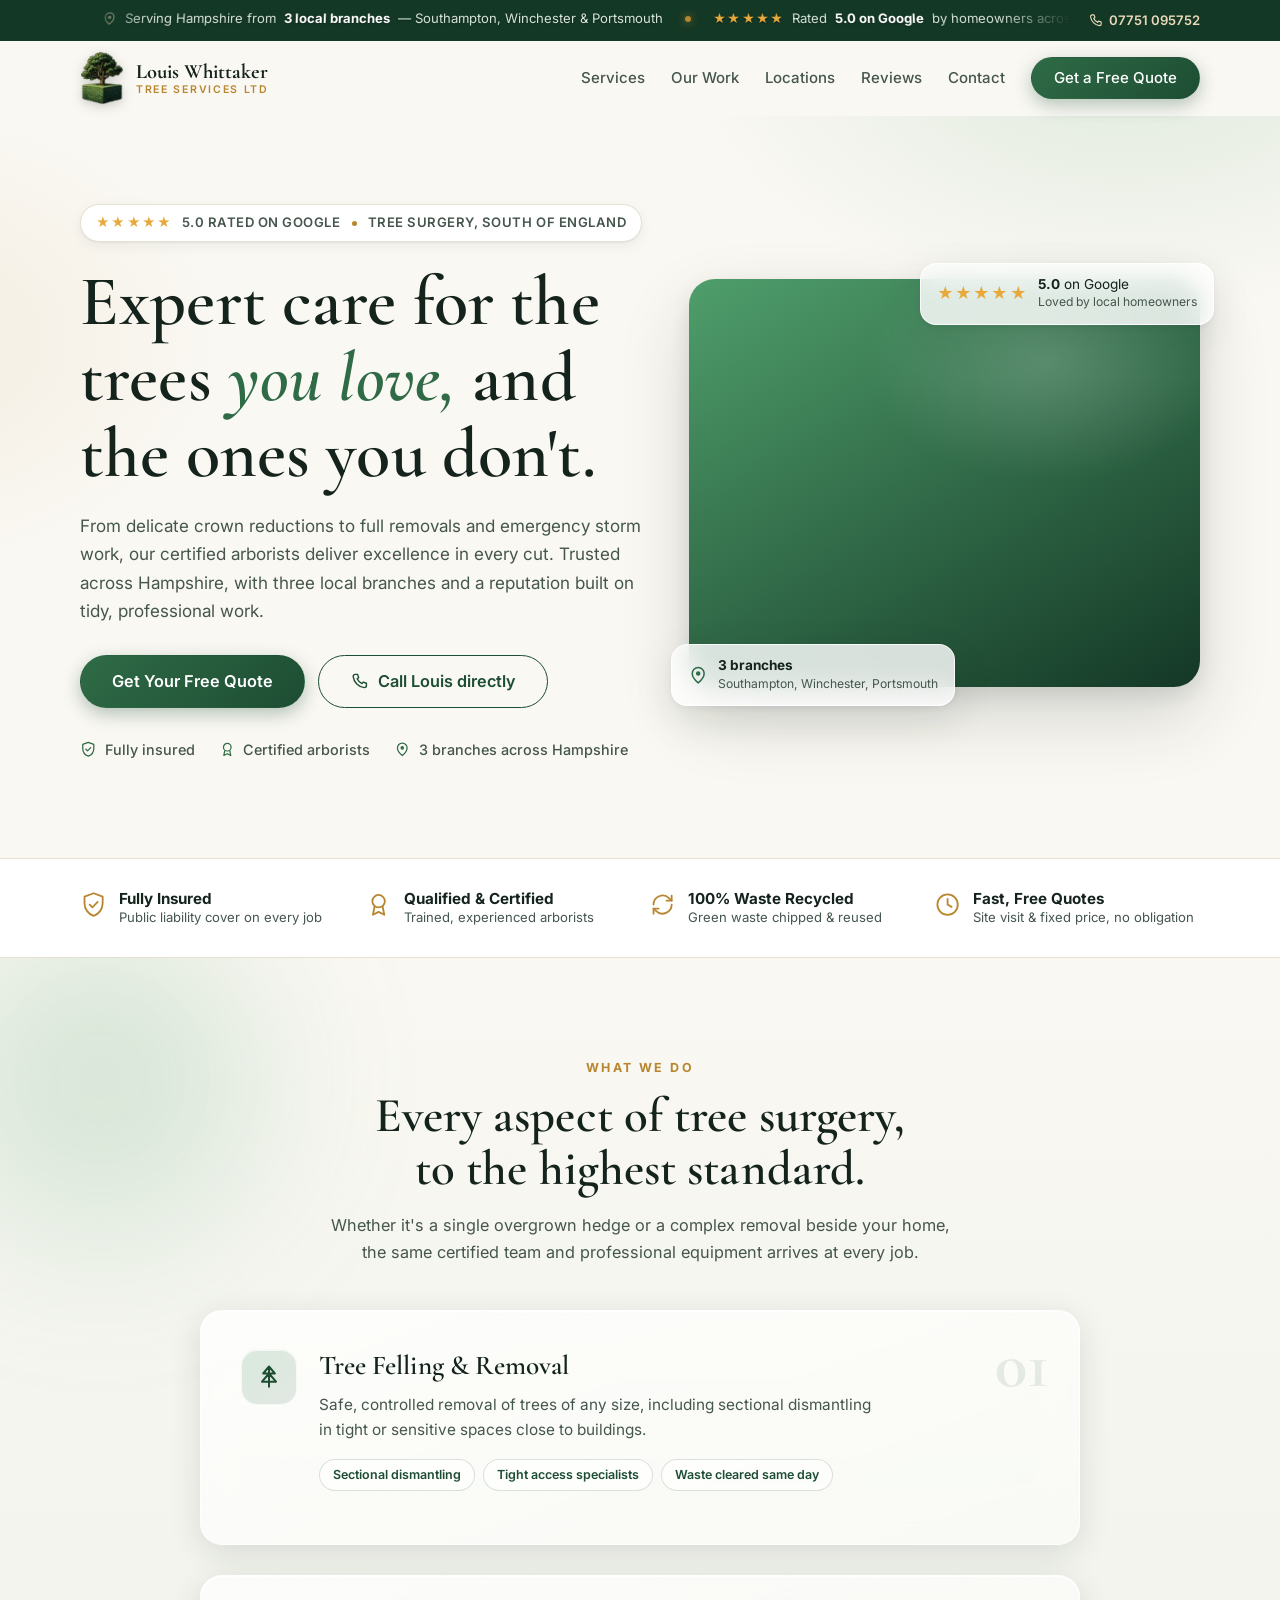
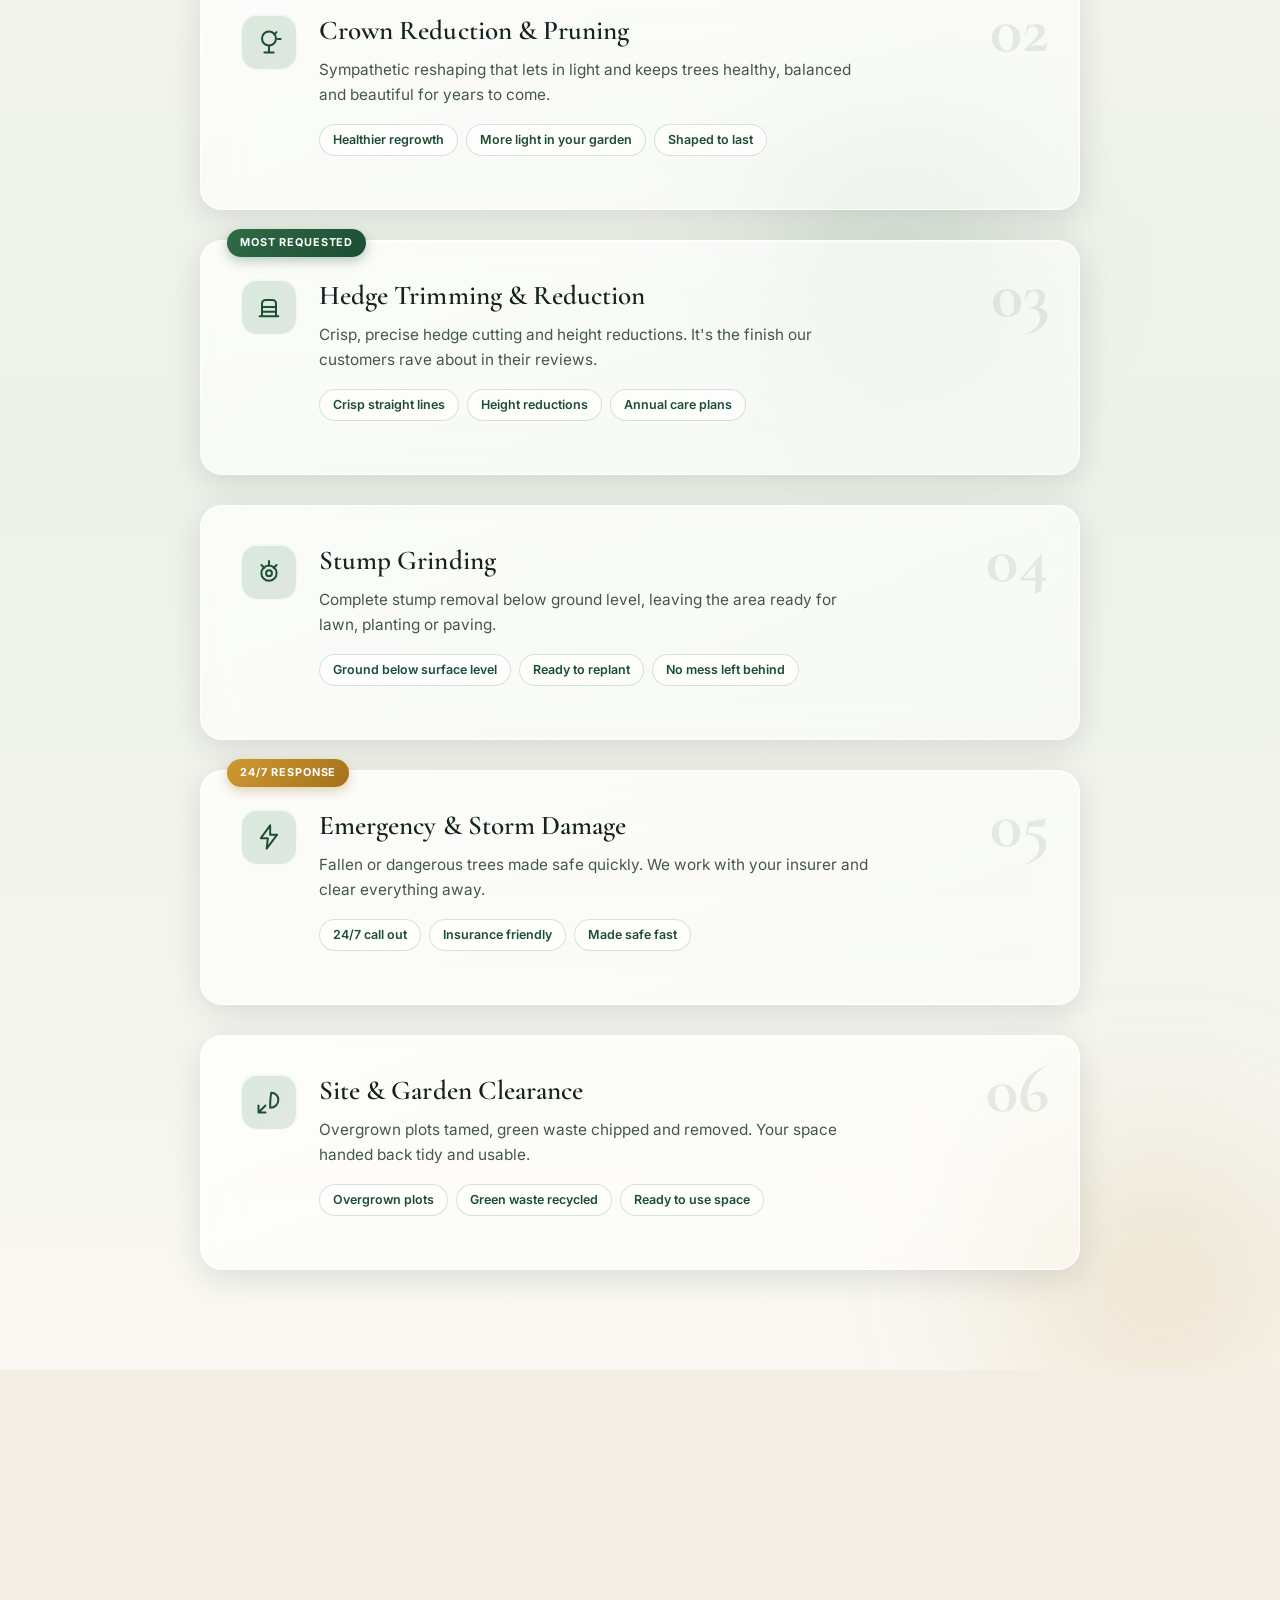
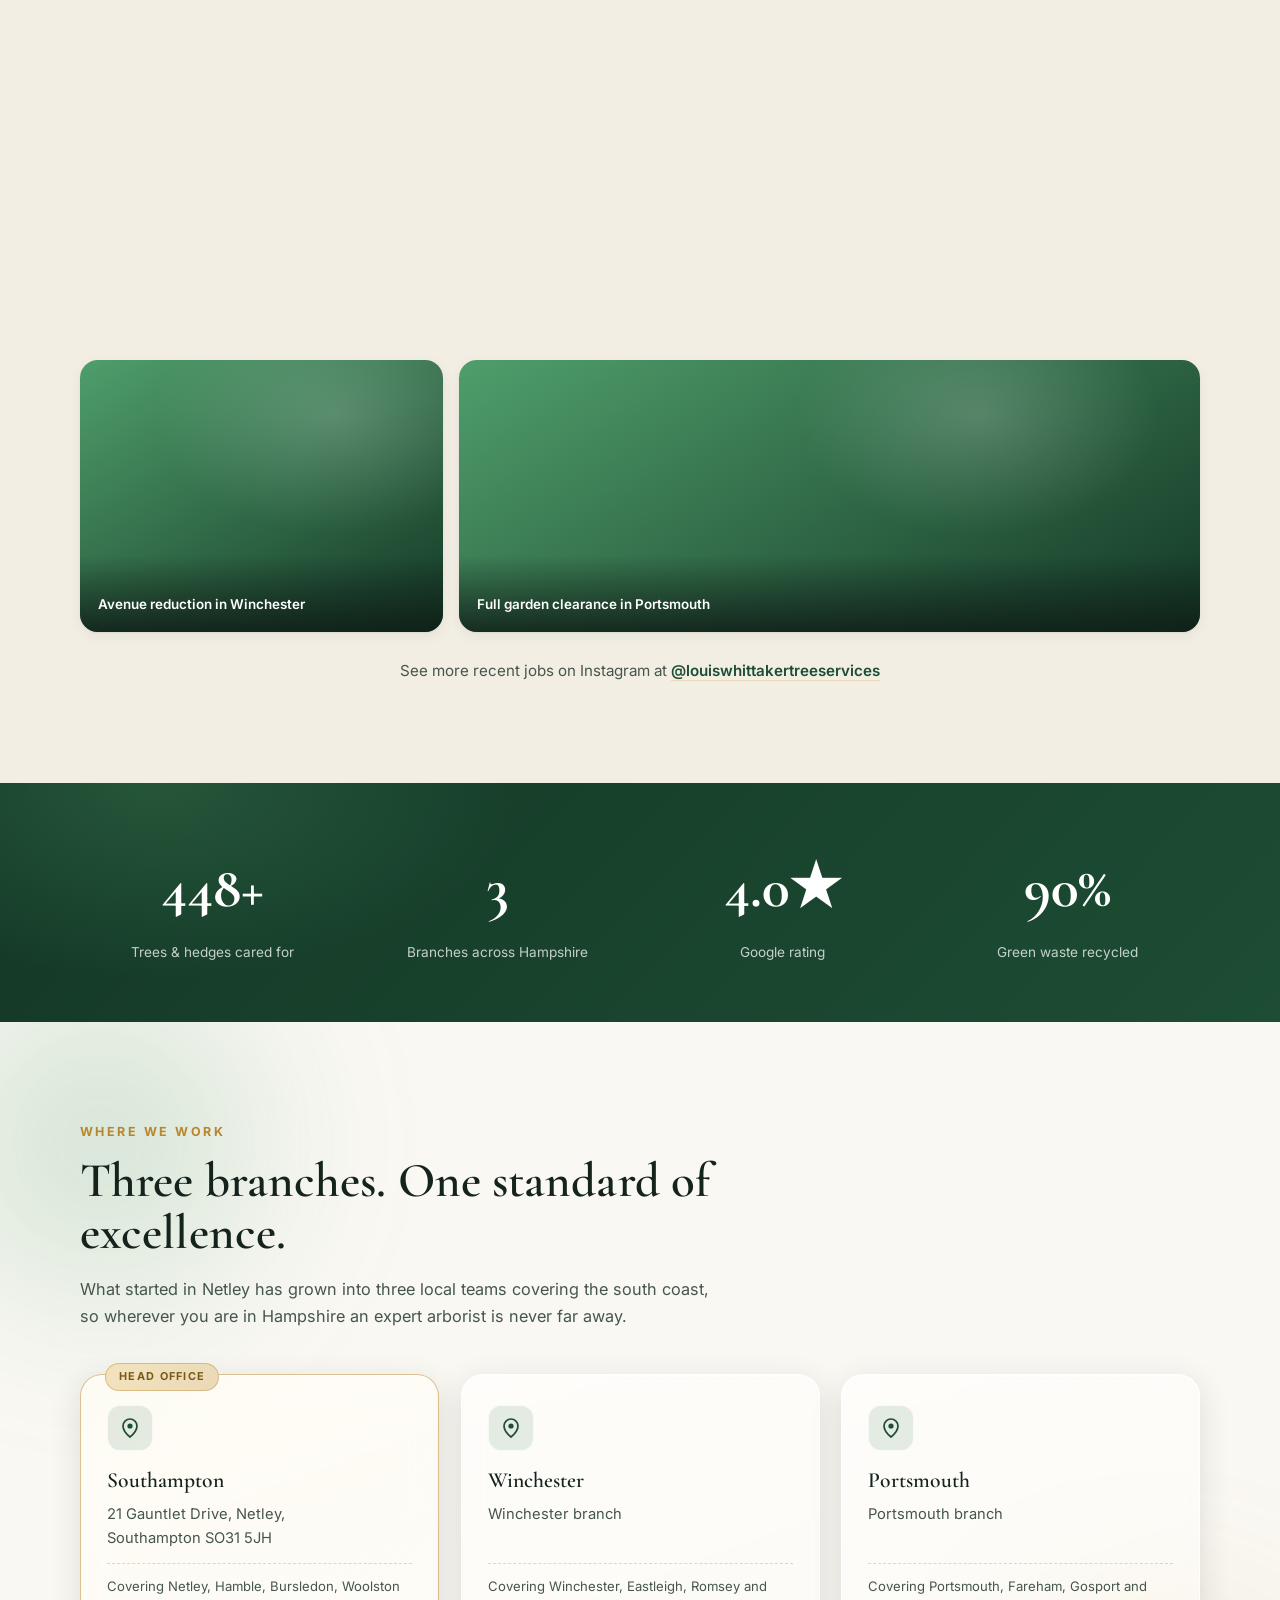
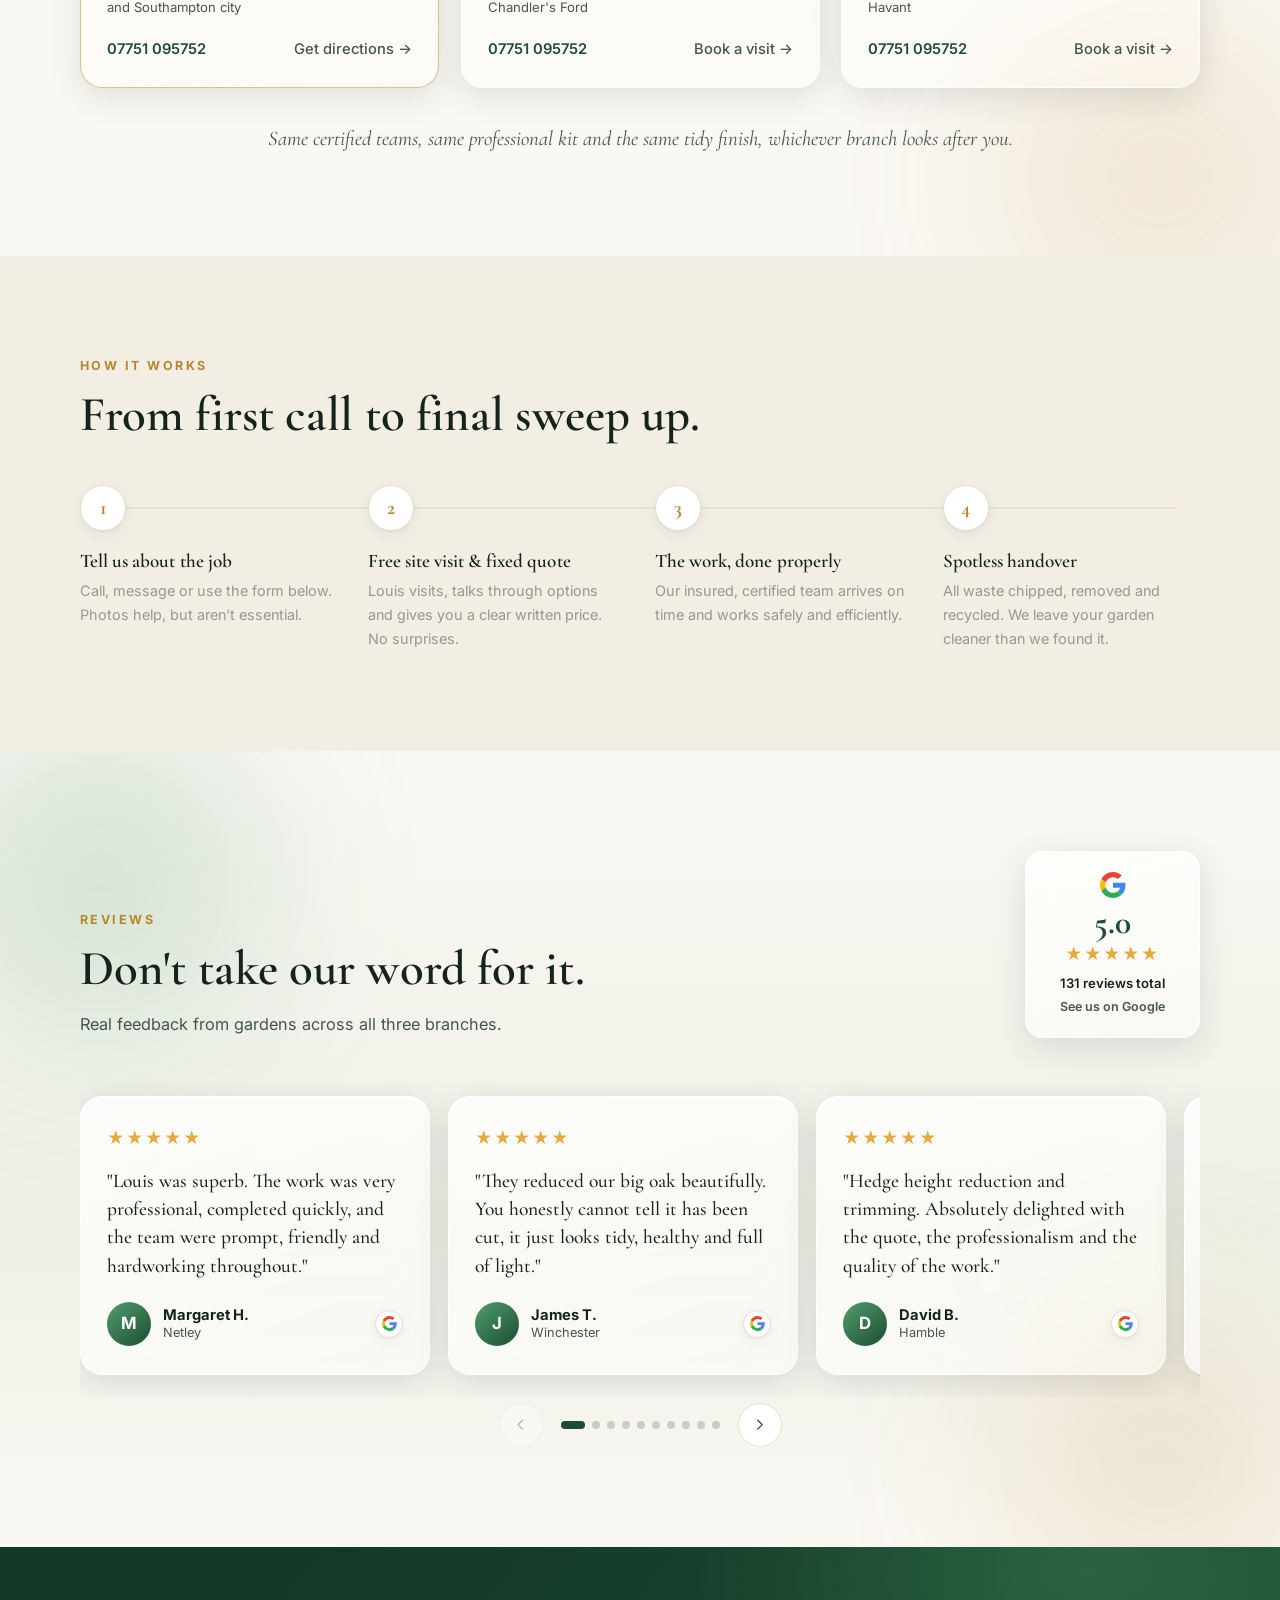
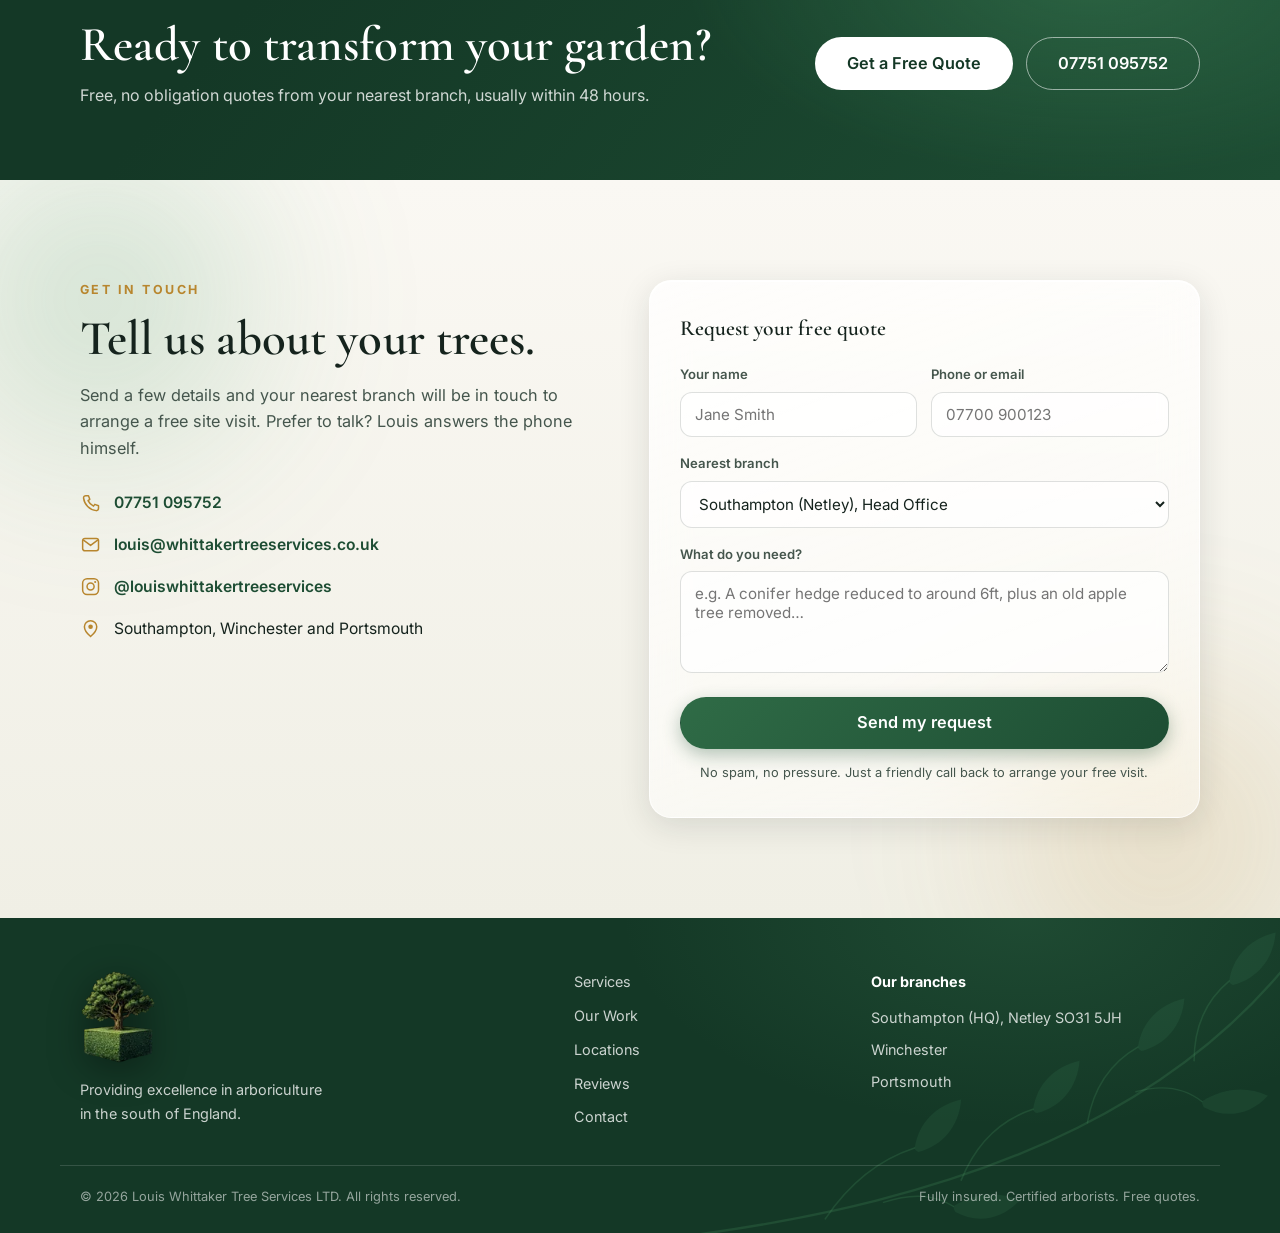
==== commit be5ce756: "Add leaves on the vine's gap-crossing diagonals between branch cards The bends had leaves but the lo" ====
--- a/whittaker-tree-services/index.html
+++ b/whittaker-tree-services/index.html
@@ -367,6 +367,15 @@
             <g class="leaf" data-p="0.63" transform="translate(188 680) rotate(-18)"><g class="leaf__s"><path fill="url(#leafV)" d="M0 0 C10 -16 34 -18 50 -3 C34 12 10 11 0 0 Z"/><path stroke="#1f4f33" stroke-width="1.3" stroke-opacity=".5" d="M2 0 L44 -4"/></g></g>
             <g class="leaf" data-p="0.76" transform="translate(112 816) rotate(200)"><g class="leaf__s"><path fill="url(#leafV)" d="M0 0 C10 -16 34 -18 50 -3 C34 12 10 11 0 0 Z"/><path stroke="#1f4f33" stroke-width="1.3" stroke-opacity=".5" d="M2 0 L44 -4"/></g></g>
             <g class="leaf" data-p="0.85" transform="translate(184 904) rotate(-8)"><g class="leaf__s"><path fill="url(#leafV)" d="M0 0 C8 -13 26 -14 40 -2 C26 9 8 8 0 0 Z"/><path stroke="#1f4f33" stroke-width="1.2" stroke-opacity=".5" d="M2 0 L35 -3"/></g></g>
+            <!-- larger leaves on the visible gap-crossing diagonals -->
+            <g class="leaf" data-p="0.06" transform="translate(190 74) rotate(-32)"><g class="leaf__s"><path fill="url(#leafV)" d="M0 0 C14 -22 48 -25 70 -4 C48 17 14 15 0 0 Z"/><path stroke="#1f4f33" stroke-width="1.5" stroke-opacity=".5" d="M2 0 L62 -5"/></g></g>
+            <g class="leaf" data-p="0.17" transform="translate(147 205) rotate(206)"><g class="leaf__s"><path fill="url(#leafV)" d="M0 0 C14 -22 48 -25 70 -4 C48 17 14 15 0 0 Z"/><path stroke="#1f4f33" stroke-width="1.5" stroke-opacity=".5" d="M2 0 L62 -5"/></g></g>
+            <g class="leaf" data-p="0.30" transform="translate(151 339) rotate(32)"><g class="leaf__s"><path fill="url(#leafV)" d="M0 0 C14 -22 48 -25 70 -4 C48 17 14 15 0 0 Z"/><path stroke="#1f4f33" stroke-width="1.5" stroke-opacity=".5" d="M2 0 L62 -5"/></g></g>
+            <g class="leaf" data-p="0.31" transform="translate(149 343) rotate(158)"><g class="leaf__s"><path fill="url(#leafV)" d="M0 0 C11 -17 37 -19 54 -3 C37 13 11 12 0 0 Z"/><path stroke="#1f4f33" stroke-width="1.3" stroke-opacity=".5" d="M2 0 L48 -4"/></g></g>
+            <g class="leaf" data-p="0.44" transform="translate(151 475) rotate(206)"><g class="leaf__s"><path fill="url(#leafV)" d="M0 0 C14 -22 48 -25 70 -4 C48 17 14 15 0 0 Z"/><path stroke="#1f4f33" stroke-width="1.5" stroke-opacity=".5" d="M2 0 L62 -5"/></g></g>
+            <g class="leaf" data-p="0.64" transform="translate(176 718) rotate(-26)"><g class="leaf__s"><path fill="url(#leafV)" d="M0 0 C14 -22 48 -25 70 -4 C48 17 14 15 0 0 Z"/><path stroke="#1f4f33" stroke-width="1.5" stroke-opacity=".5" d="M2 0 L62 -5"/></g></g>
+            <g class="leaf" data-p="0.65" transform="translate(168 712) rotate(150)"><g class="leaf__s"><path fill="url(#leafV)" d="M0 0 C11 -17 37 -19 54 -3 C37 13 11 12 0 0 Z"/><path stroke="#1f4f33" stroke-width="1.3" stroke-opacity=".5" d="M2 0 L48 -4"/></g></g>
+            <g class="leaf" data-p="0.78" transform="translate(150 748) rotate(34)"><g class="leaf__s"><path fill="url(#leafV)" d="M0 0 C12 -19 40 -21 60 -3 C40 14 12 13 0 0 Z"/><path stroke="#1f4f33" stroke-width="1.4" stroke-opacity=".5" d="M2 0 L52 -4"/></g></g>
           </svg>
 
           <!-- Horizontal vine for the side-by-side desktop layout -->
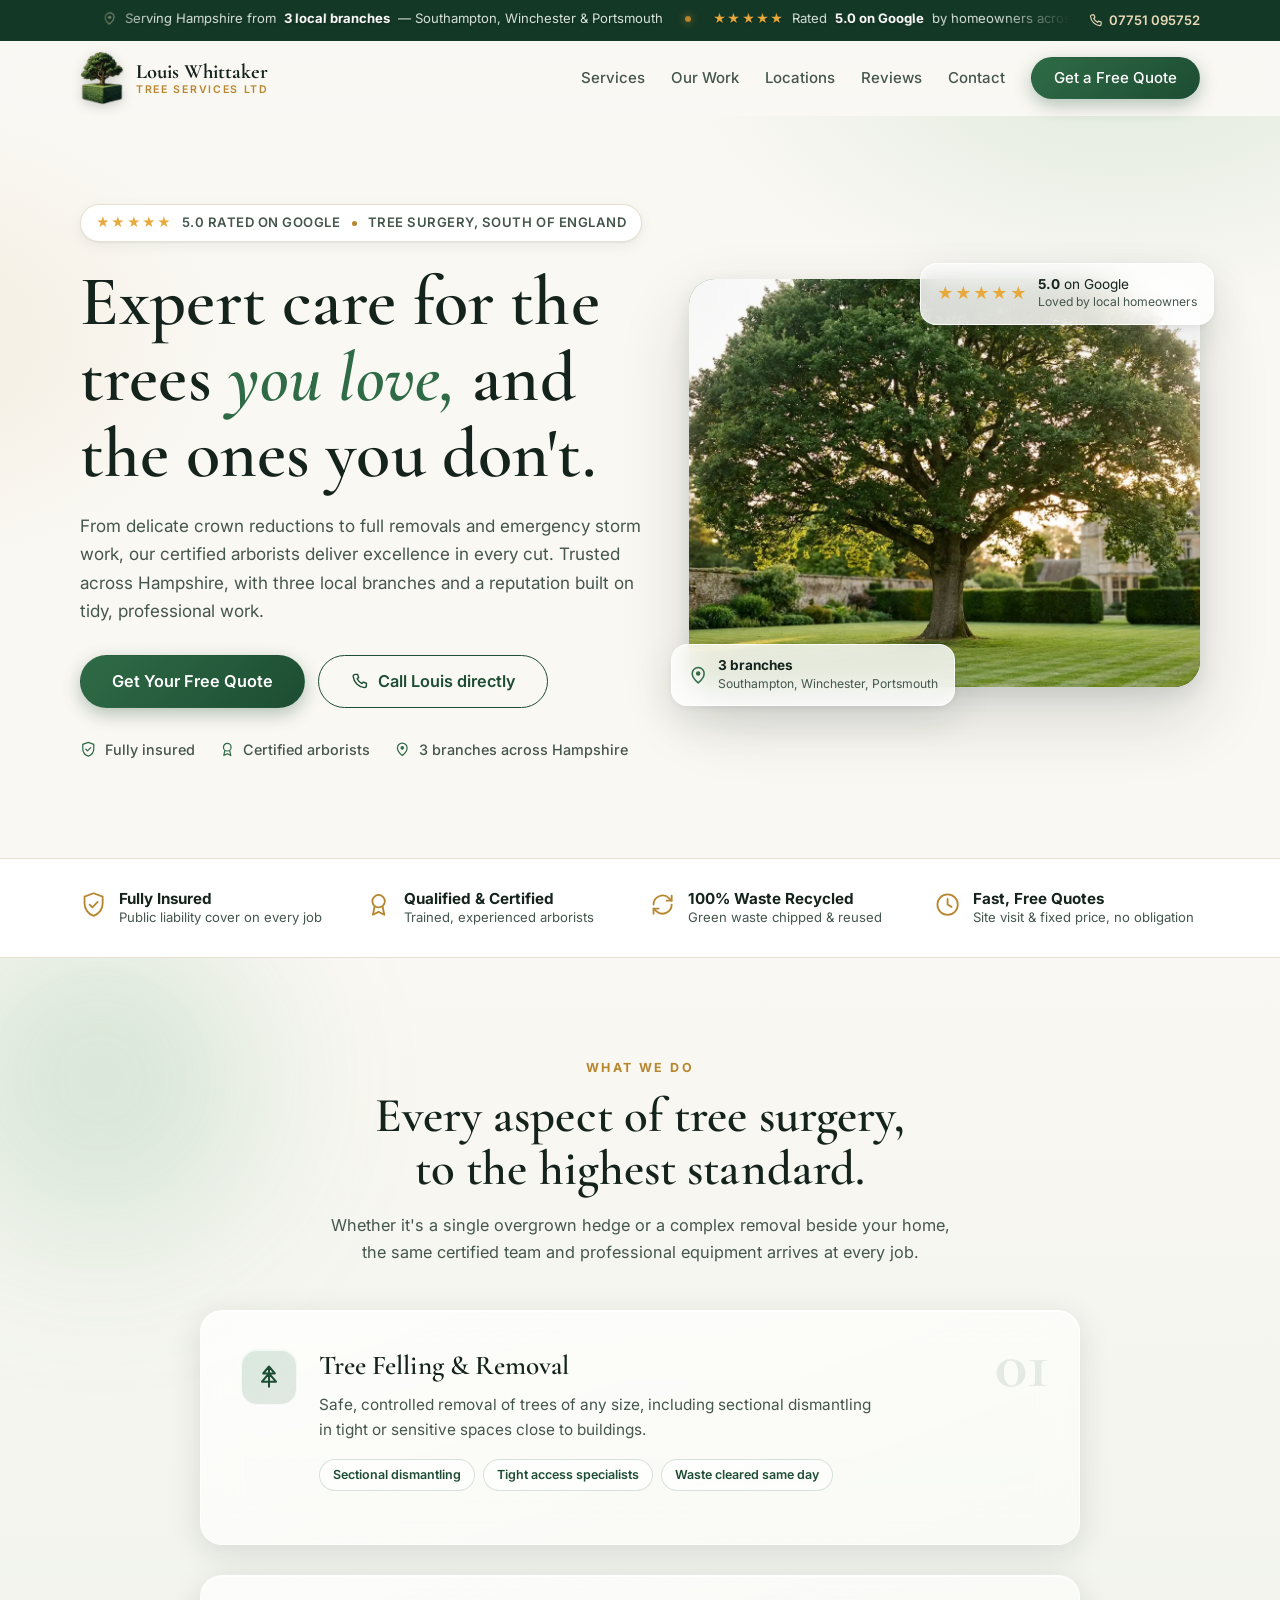
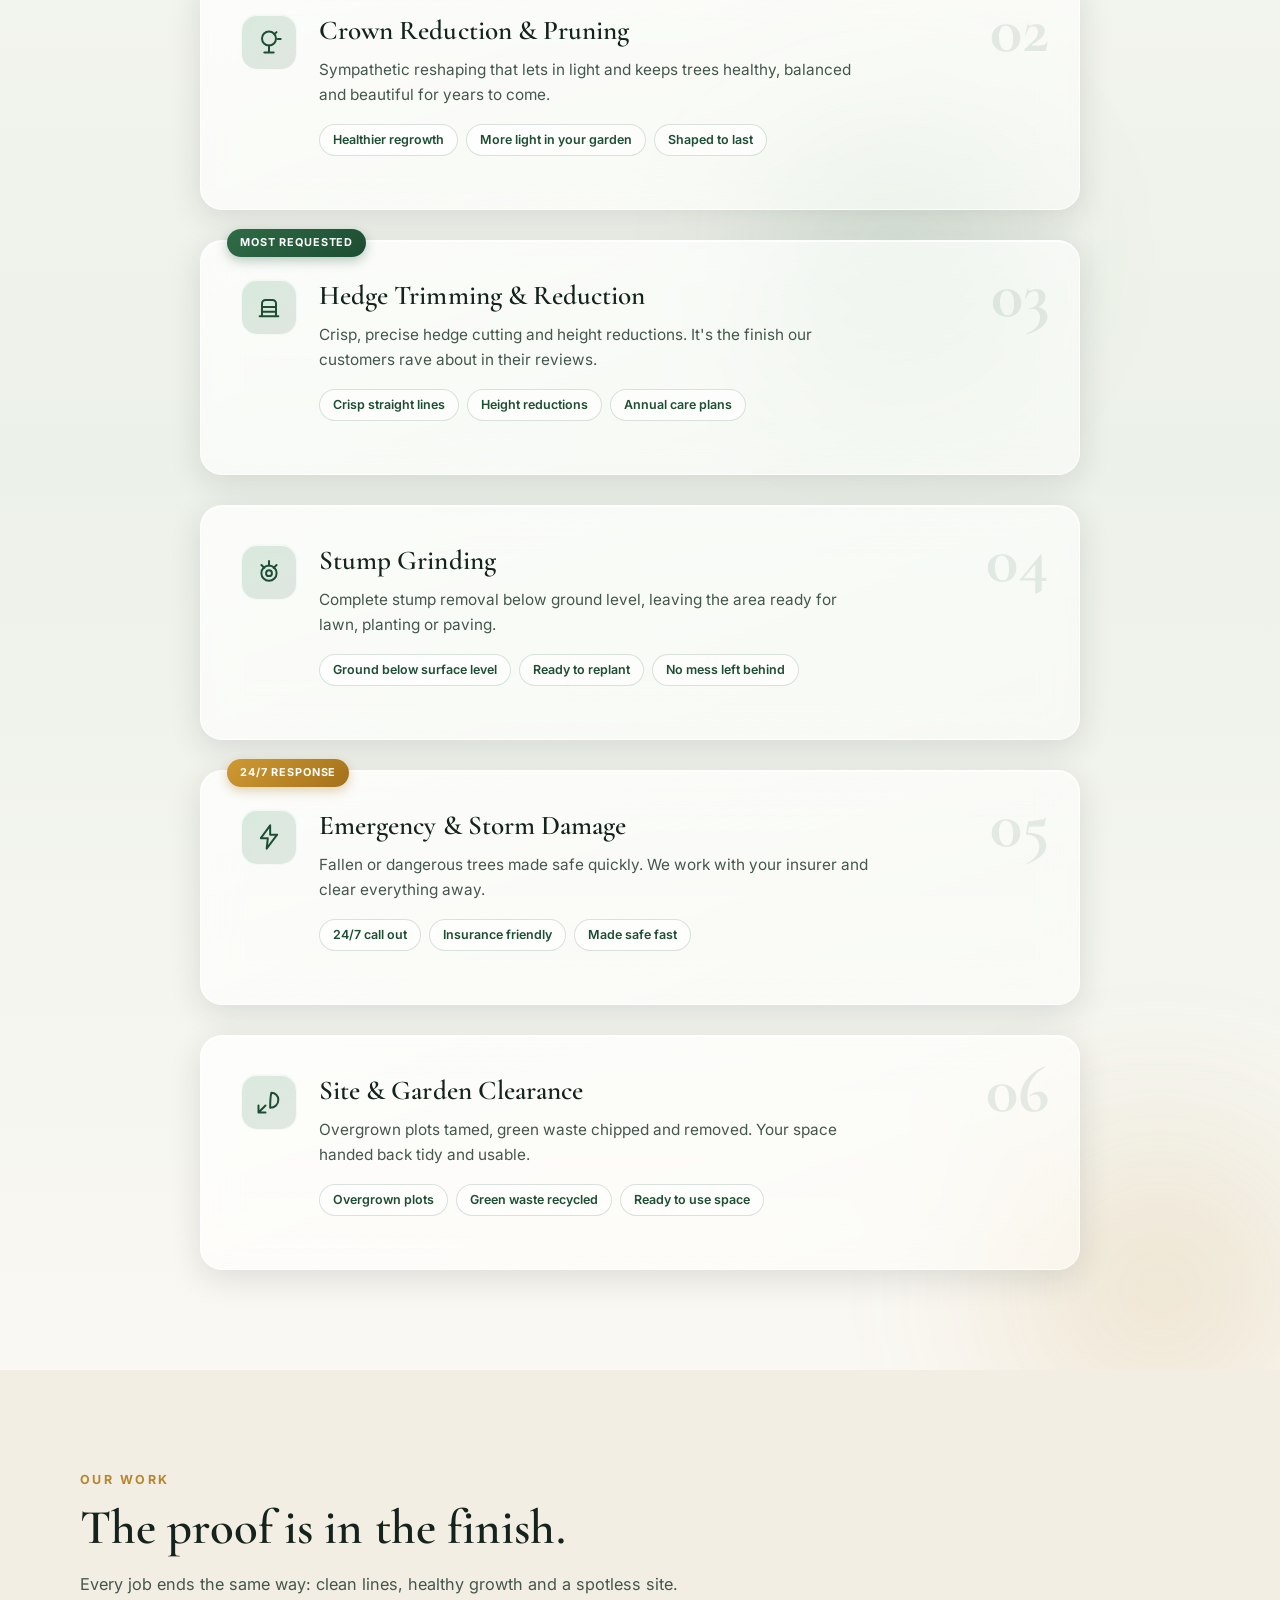
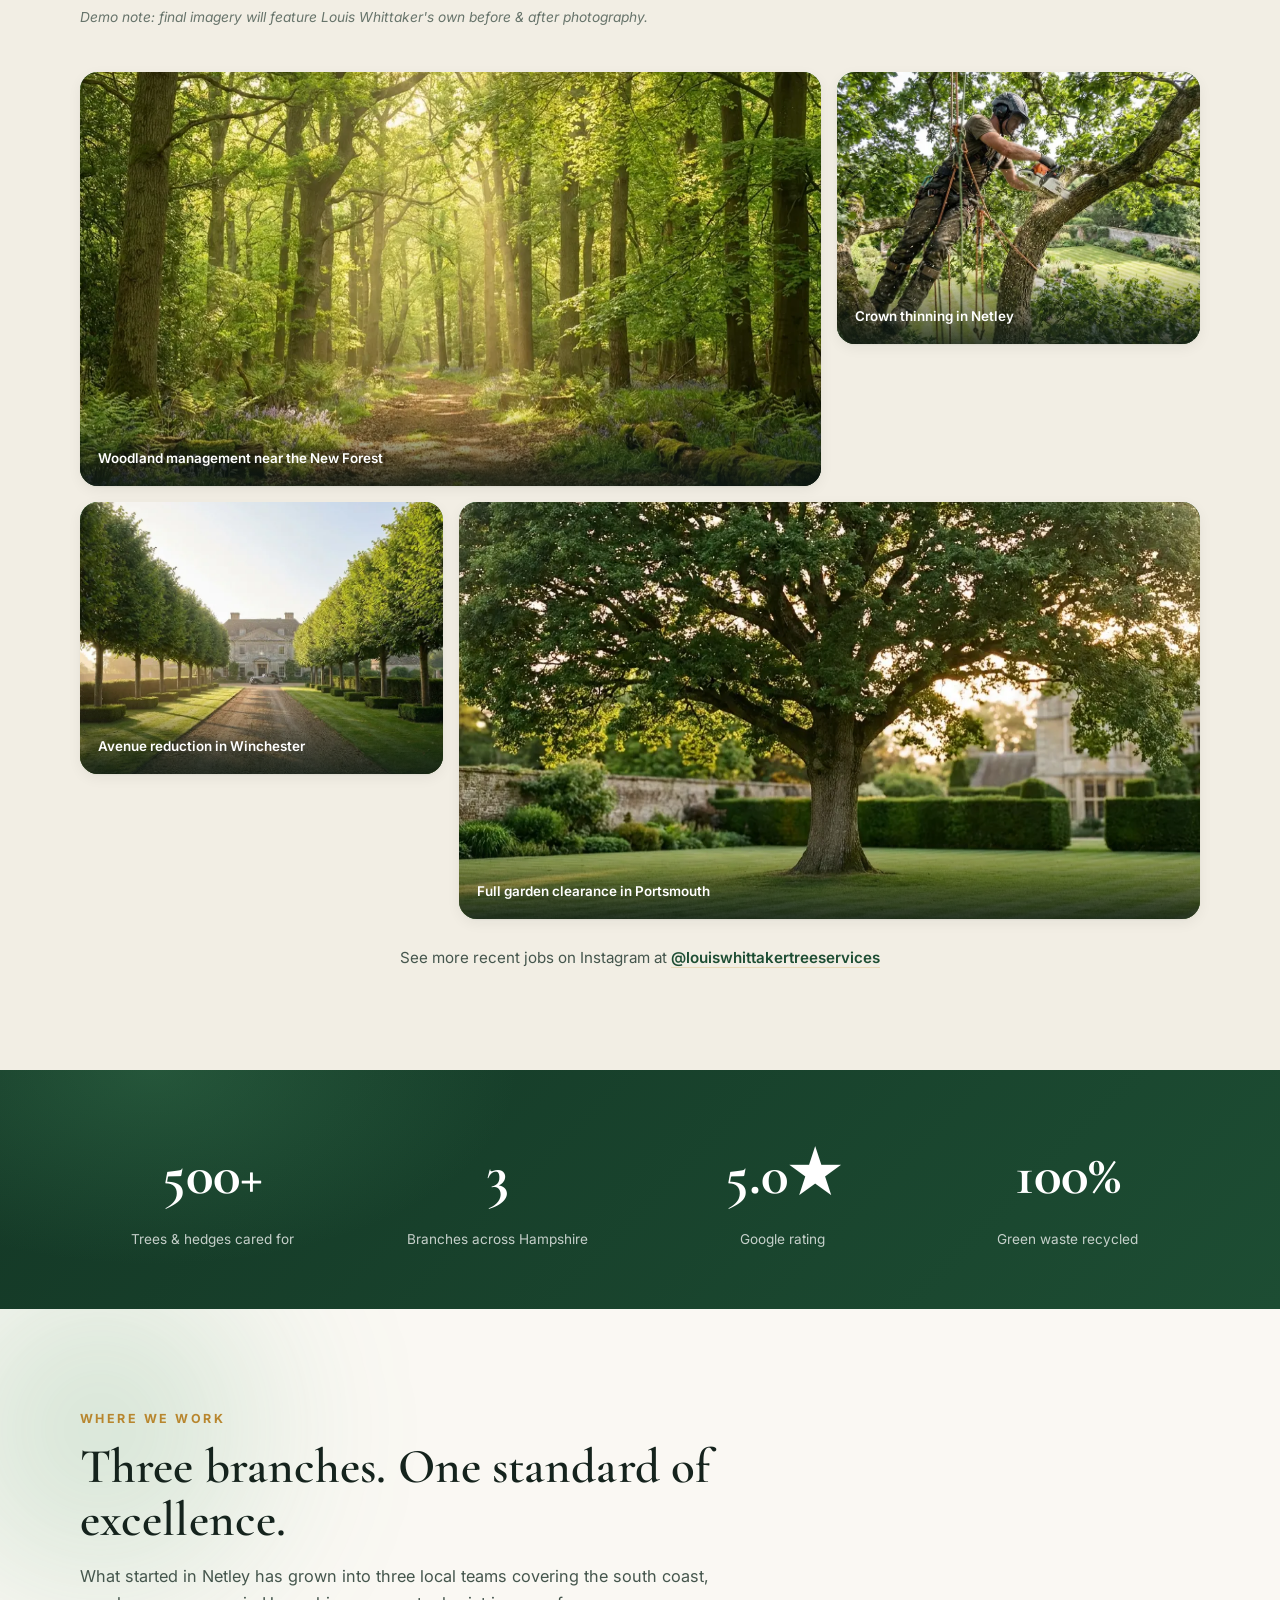
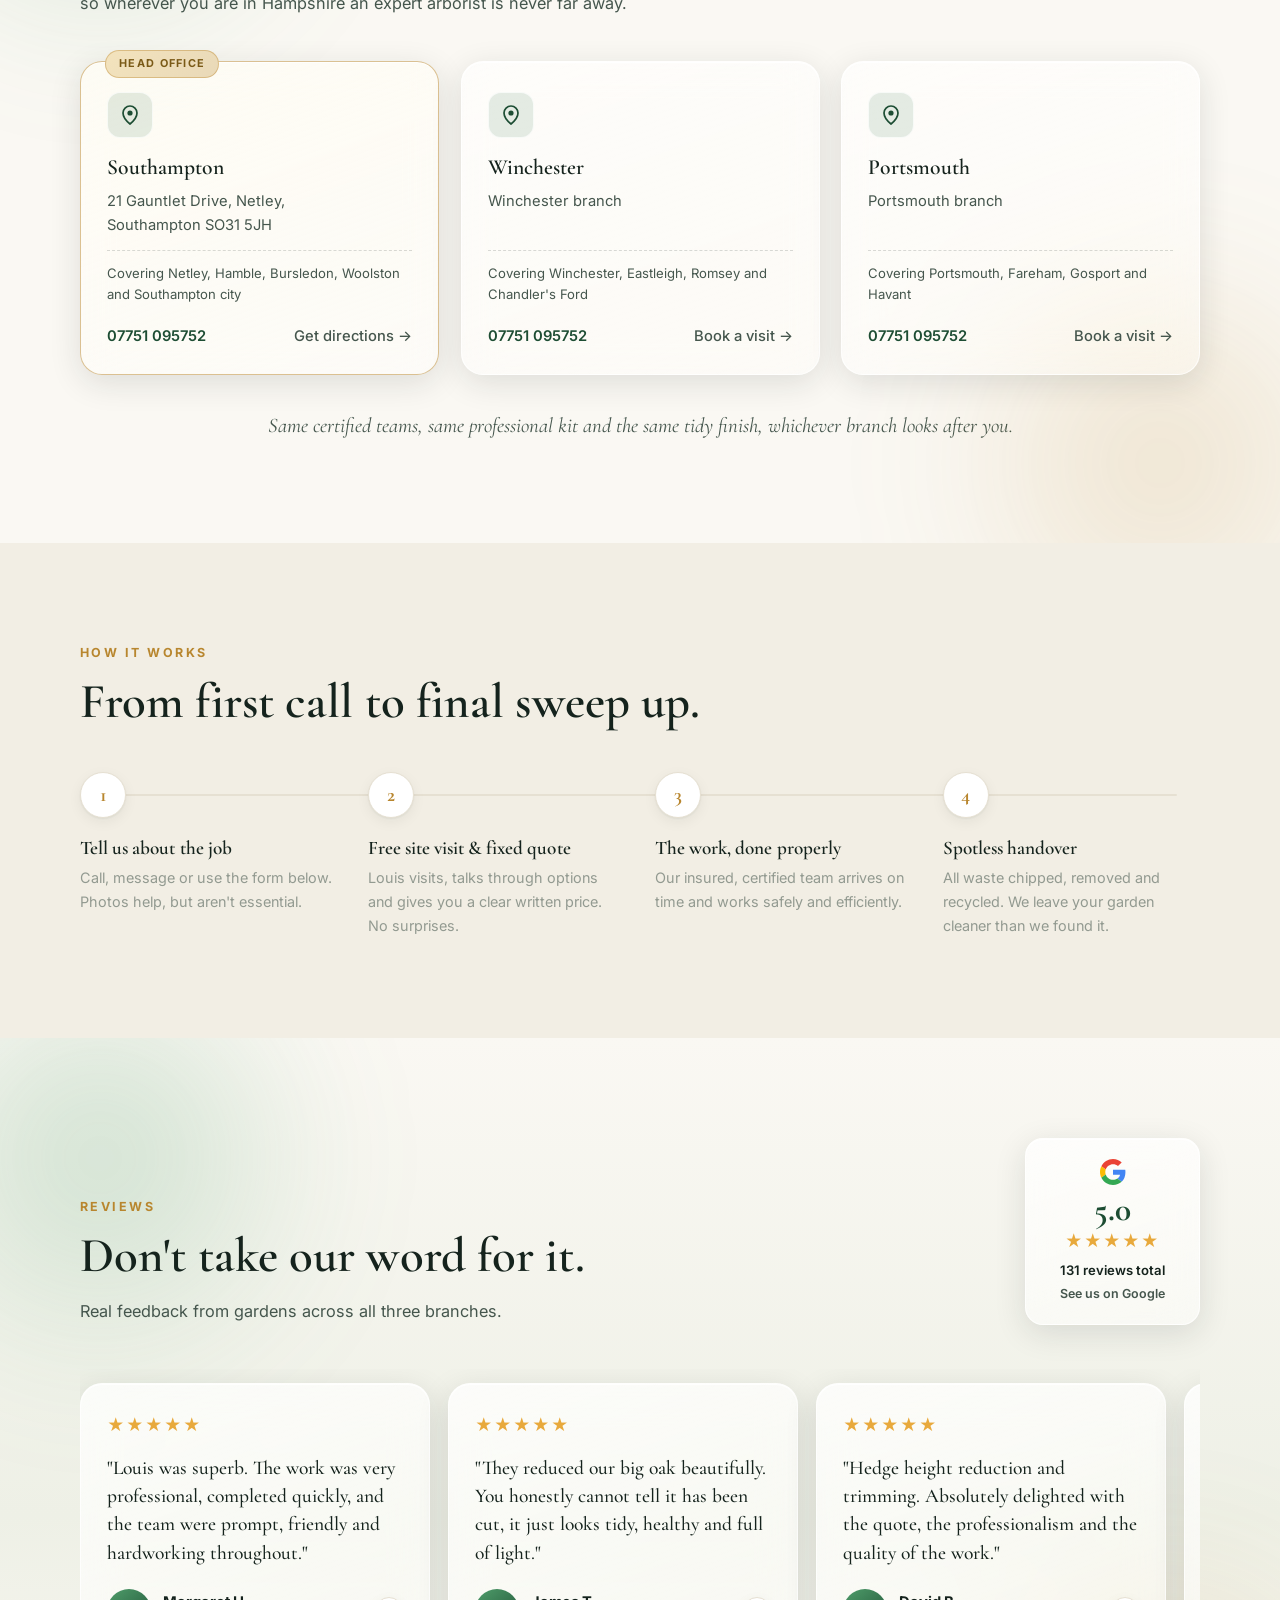
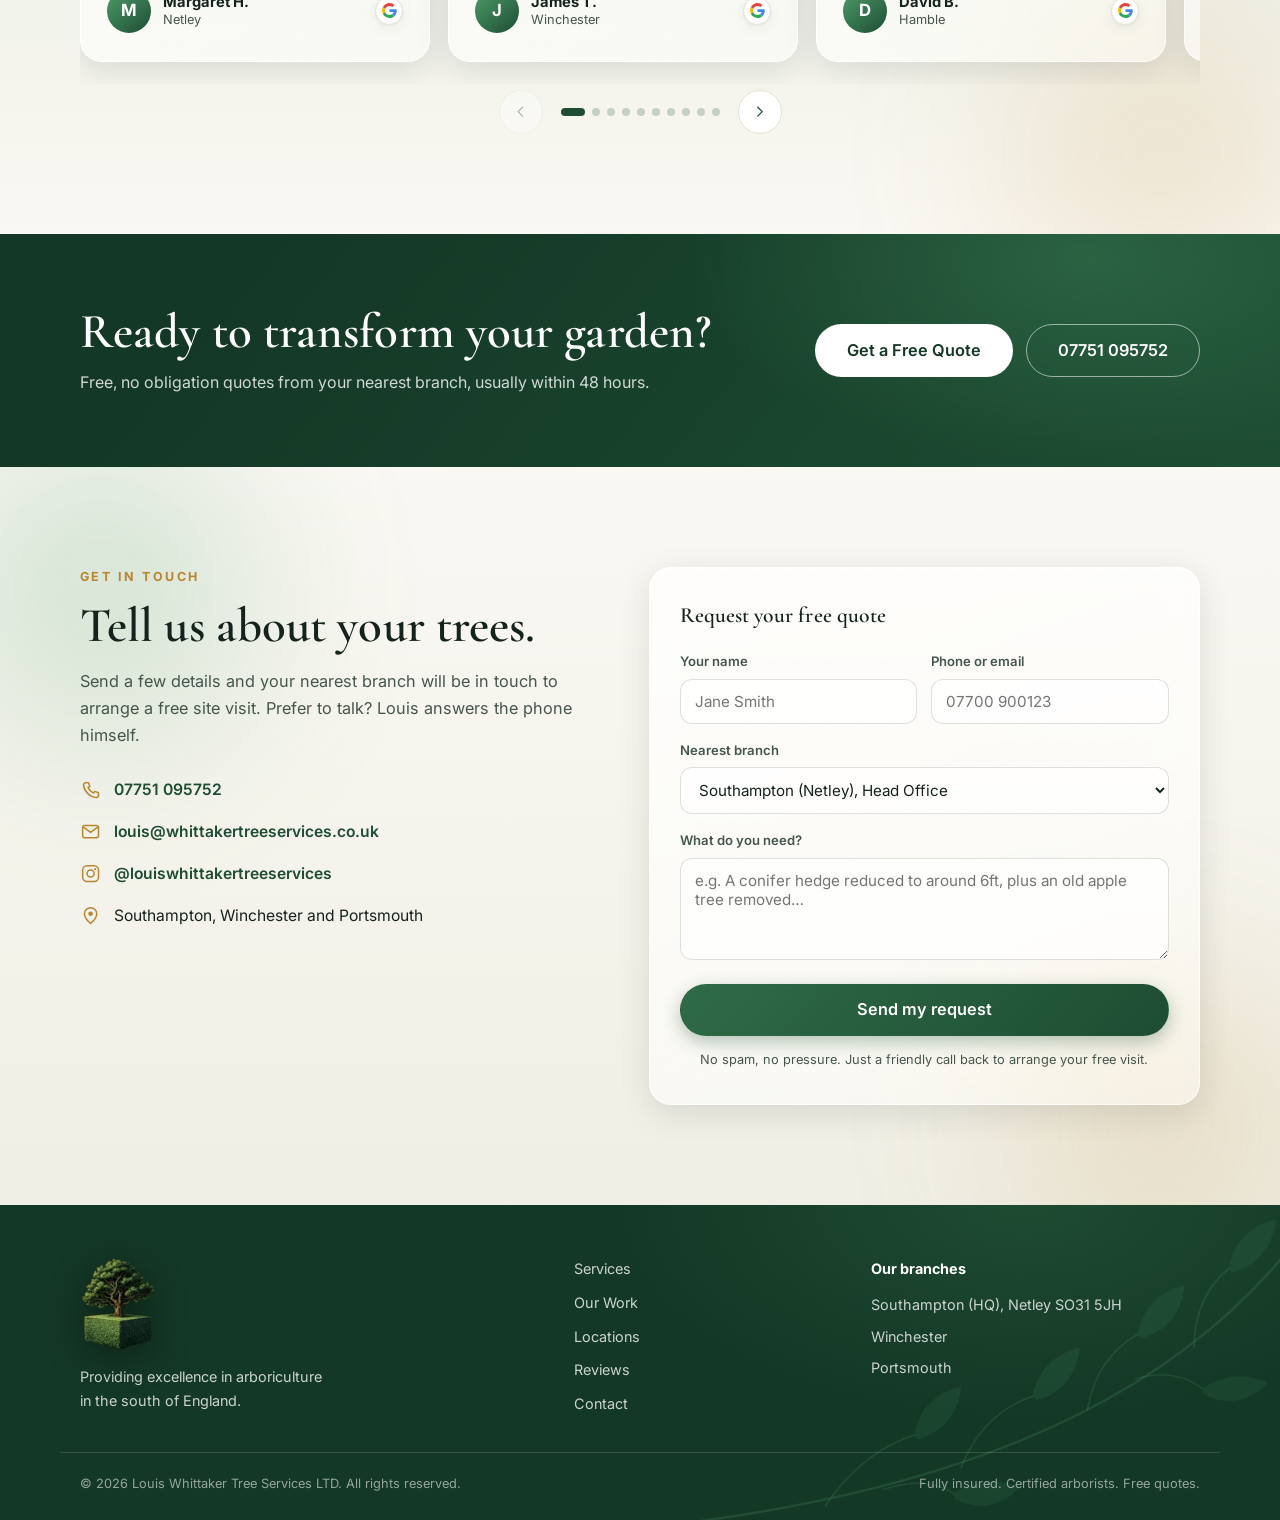
==== commit 491b7b68: "Replace stock photos with bespoke AI-generated imagery (Higgsfield) Generate on-brand premium photog" ====
--- a/whittaker-tree-services/index.html
+++ b/whittaker-tree-services/index.html
@@ -12,6 +12,7 @@
 
   <link rel="preload" as="image" href="assets/logo.webp" fetchpriority="high" />
   <link rel="preload" as="image" href="assets/logo-small.webp" fetchpriority="high" />
+  <link rel="preload" as="image" href="assets/photo-hero.webp" />
   <link rel="icon" type="image/png" href="assets/logo-small.png" />
   <link rel="stylesheet" href="css/styles.css" />
 </head>
@@ -131,8 +132,9 @@
 
         <div class="hero__media reveal reveal--delay">
           <figure class="hero__photo">
-            <img src="https://images.unsplash.com/photo-1502082553048-f009c37129b9?auto=format&fit=crop&w=1100&q=80"
-                 alt="A beautifully maintained mature tree in full leaf"
+            <img src="assets/photo-hero.webp"
+                 alt="A magnificent mature oak tree in a beautifully maintained English country garden at golden hour"
+                 width="1120" height="836" fetchpriority="high"
                  onerror="this.closest('.hero__photo').classList.add('img-fallback'); this.remove();" />
           </figure>
           <div class="hero__badge hero__badge--rating">
@@ -274,26 +276,26 @@
 
         <div class="gallery" id="gallery">
           <figure class="gallery__item gallery__item--wide reveal reveal--zoom" style="--d:.0s">
-            <img src="https://images.unsplash.com/photo-1441974231531-c6227db76b6e?auto=format&fit=crop&w=1200&q=80"
-                 alt="Sunlight breaking through a well-managed woodland canopy" loading="lazy" data-parallax
+            <img src="assets/work-woodland.webp"
+                 alt="Sunlight breaking through a well-managed woodland canopy" loading="lazy" data-parallax width="1200" height="670"
                  onerror="this.closest('.gallery__item').classList.add('img-fallback'); this.remove();" />
             <figcaption><span>Woodland management near the New Forest</span></figcaption>
           </figure>
           <figure class="gallery__item reveal reveal--zoom" style="--d:.12s">
-            <img src="https://images.unsplash.com/photo-1518495973542-4542c06a5843?auto=format&fit=crop&w=800&q=80"
-                 alt="Sunlight through the leaves of a freshly pruned tree" loading="lazy" data-parallax
+            <img src="assets/work-arborist.webp"
+                 alt="A certified arborist roped and harnessed high in a tree, carefully pruning" loading="lazy" data-parallax width="860" height="642"
                  onerror="this.closest('.gallery__item').classList.add('img-fallback'); this.remove();" />
             <figcaption><span>Crown thinning in Netley</span></figcaption>
           </figure>
           <figure class="gallery__item reveal reveal--zoom" style="--d:.08s">
-            <img src="https://images.unsplash.com/photo-1473448912268-2022ce9509d8?auto=format&fit=crop&w=800&q=80"
-                 alt="A tidy tree-lined avenue after maintenance" loading="lazy" data-parallax
+            <img src="assets/work-avenue.webp"
+                 alt="A tidy tree-lined country avenue after maintenance" loading="lazy" data-parallax width="860" height="642"
                  onerror="this.closest('.gallery__item').classList.add('img-fallback'); this.remove();" />
             <figcaption><span>Avenue reduction in Winchester</span></figcaption>
           </figure>
           <figure class="gallery__item gallery__item--wide reveal reveal--zoom" style="--d:.16s">
-            <img src="https://images.unsplash.com/photo-1466692476868-aef1dfb1e735?auto=format&fit=crop&w=1200&q=80"
-                 alt="A clear garden path beside neatly maintained trees and borders" loading="lazy" data-parallax
+            <img src="assets/work-garden.webp"
+                 alt="Immaculate maintained grounds with a healthy mature tree and tidy hedges" loading="lazy" data-parallax width="1200" height="675"
                  onerror="this.closest('.gallery__item').classList.add('img-fallback'); this.remove();" />
             <figcaption><span>Full garden clearance in Portsmouth</span></figcaption>
           </figure>
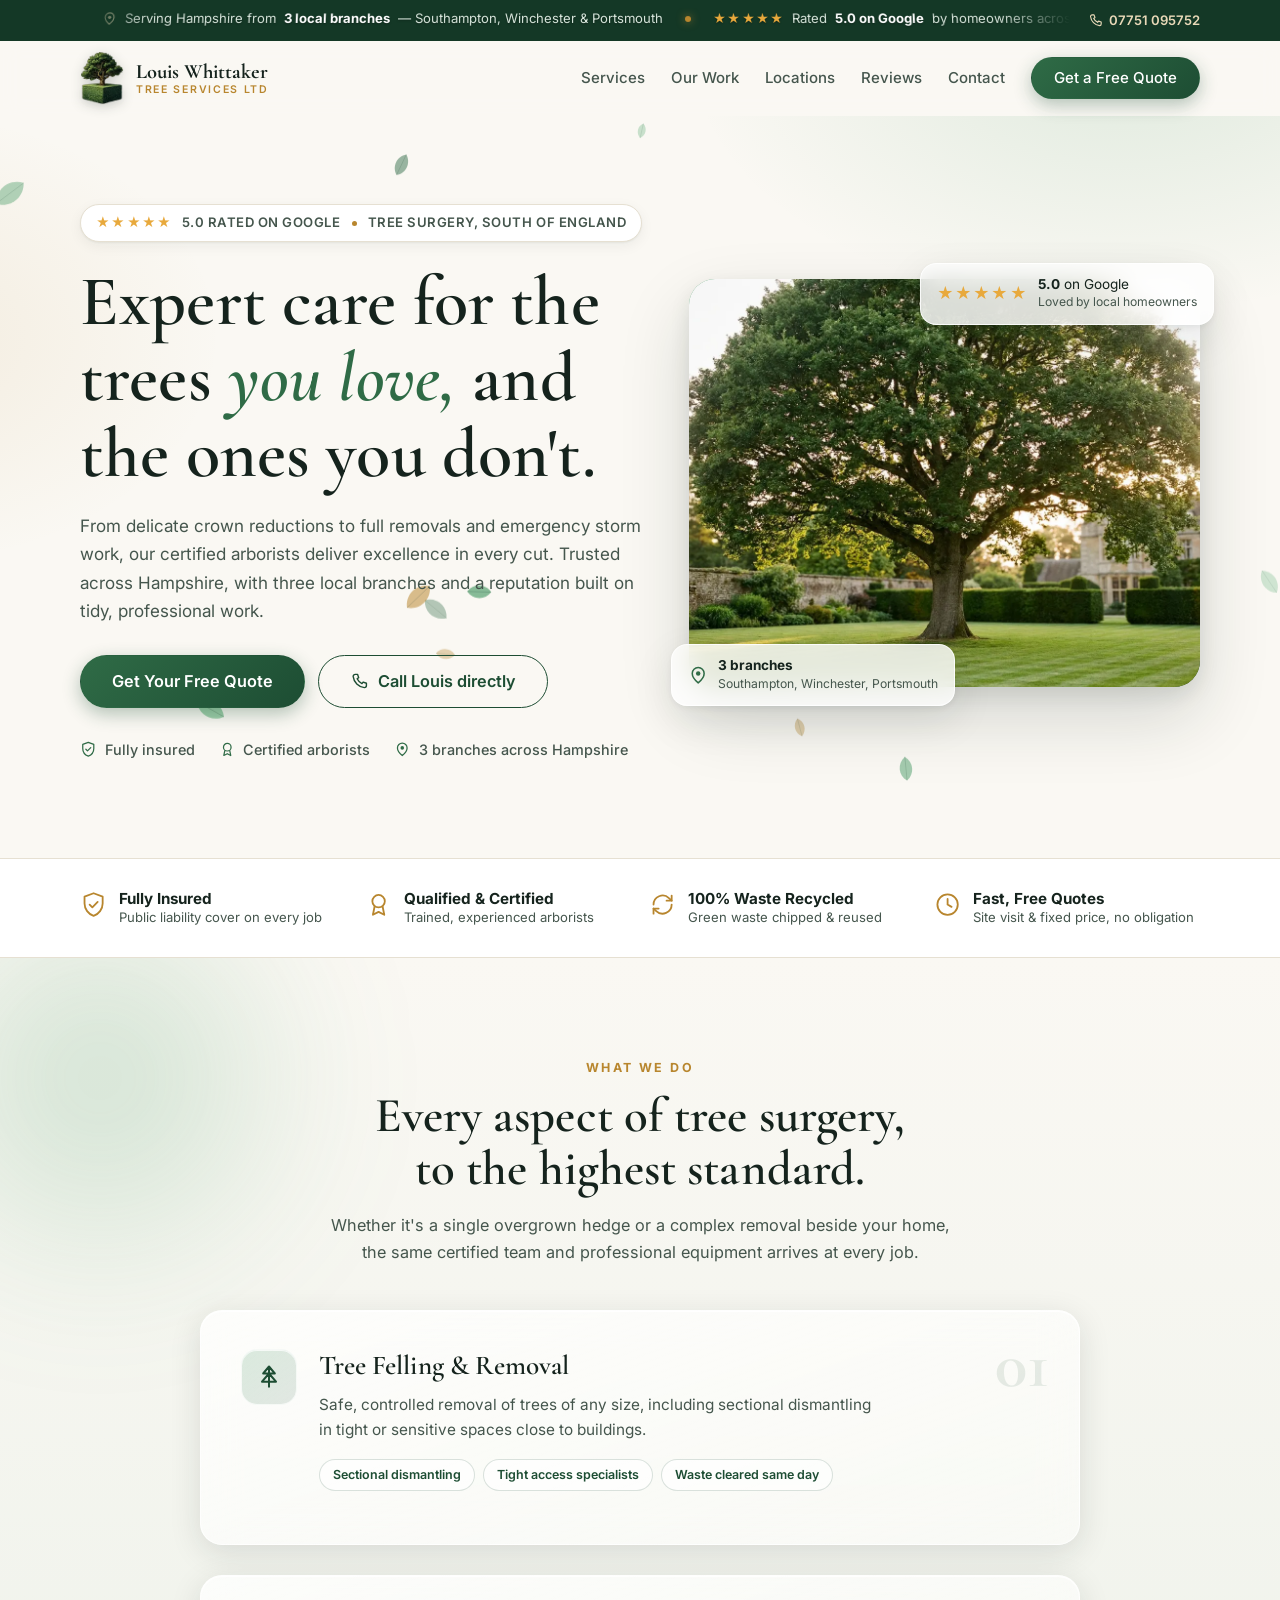
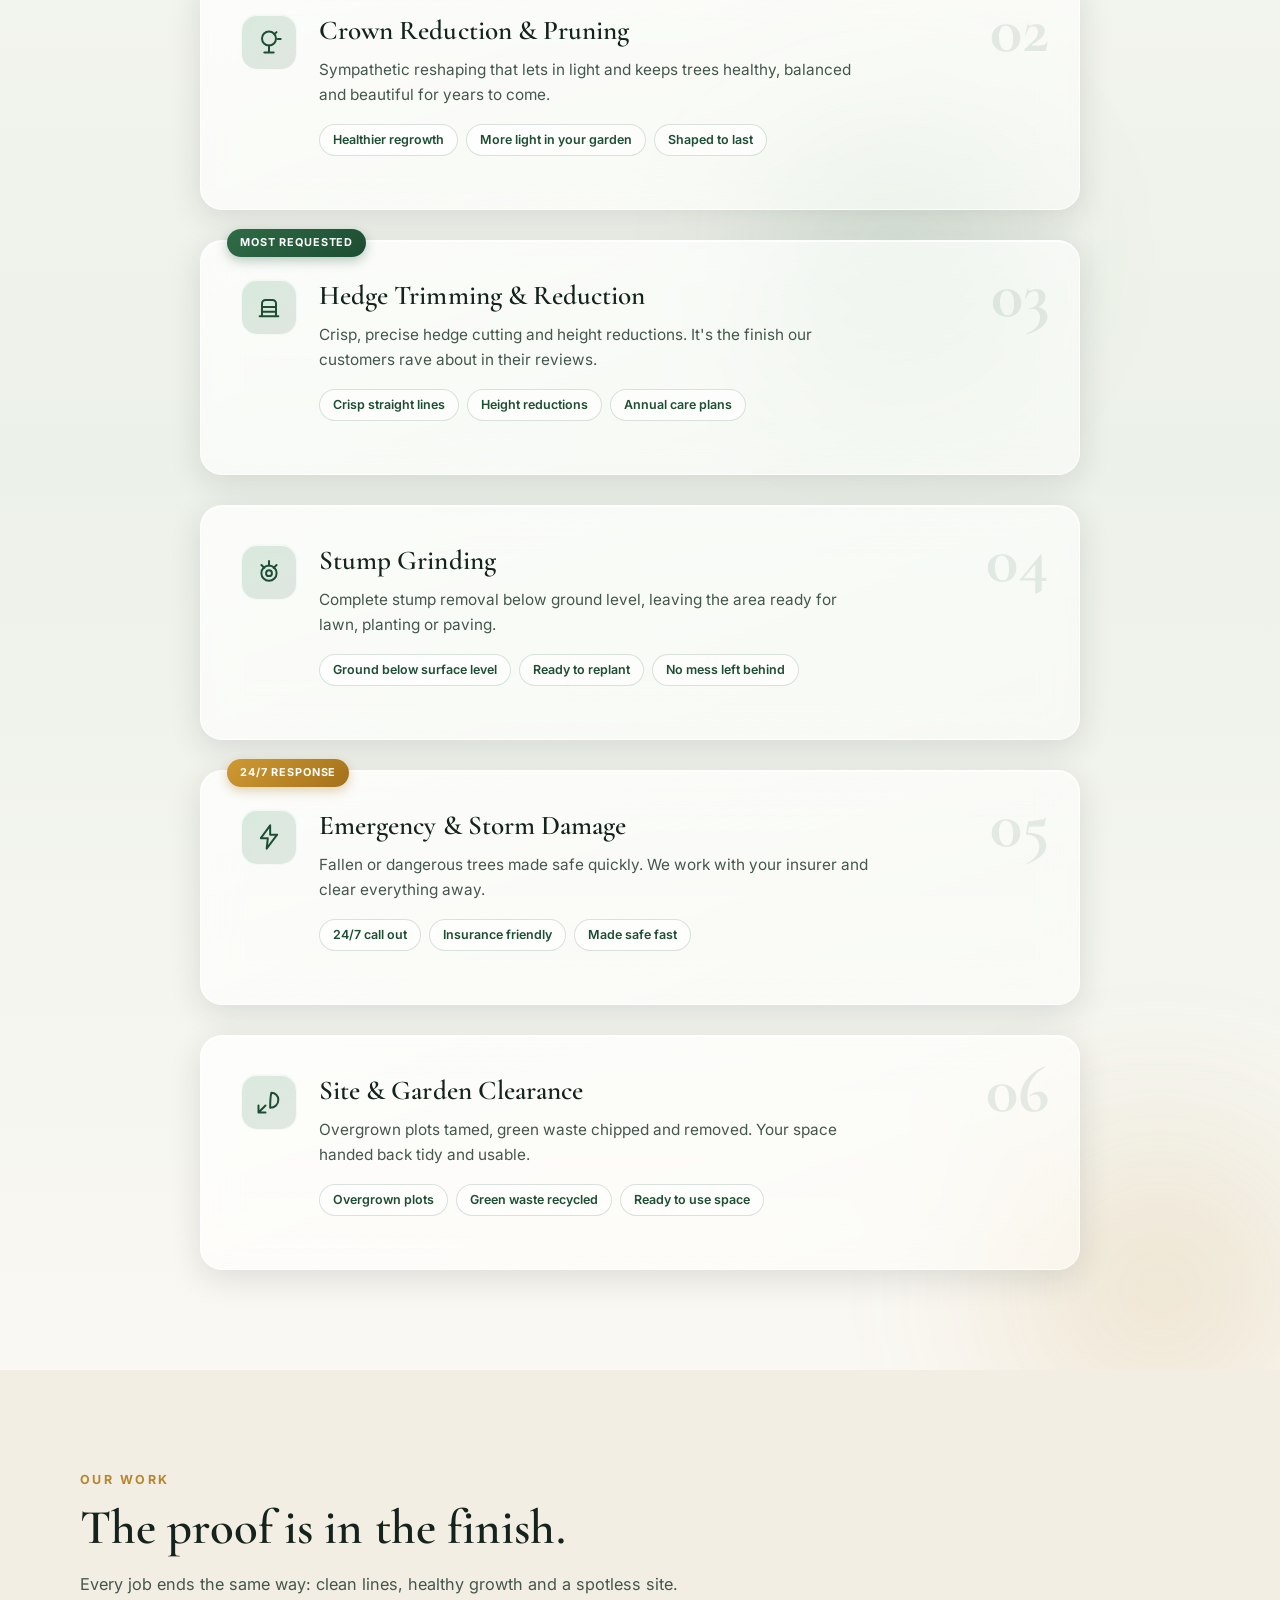
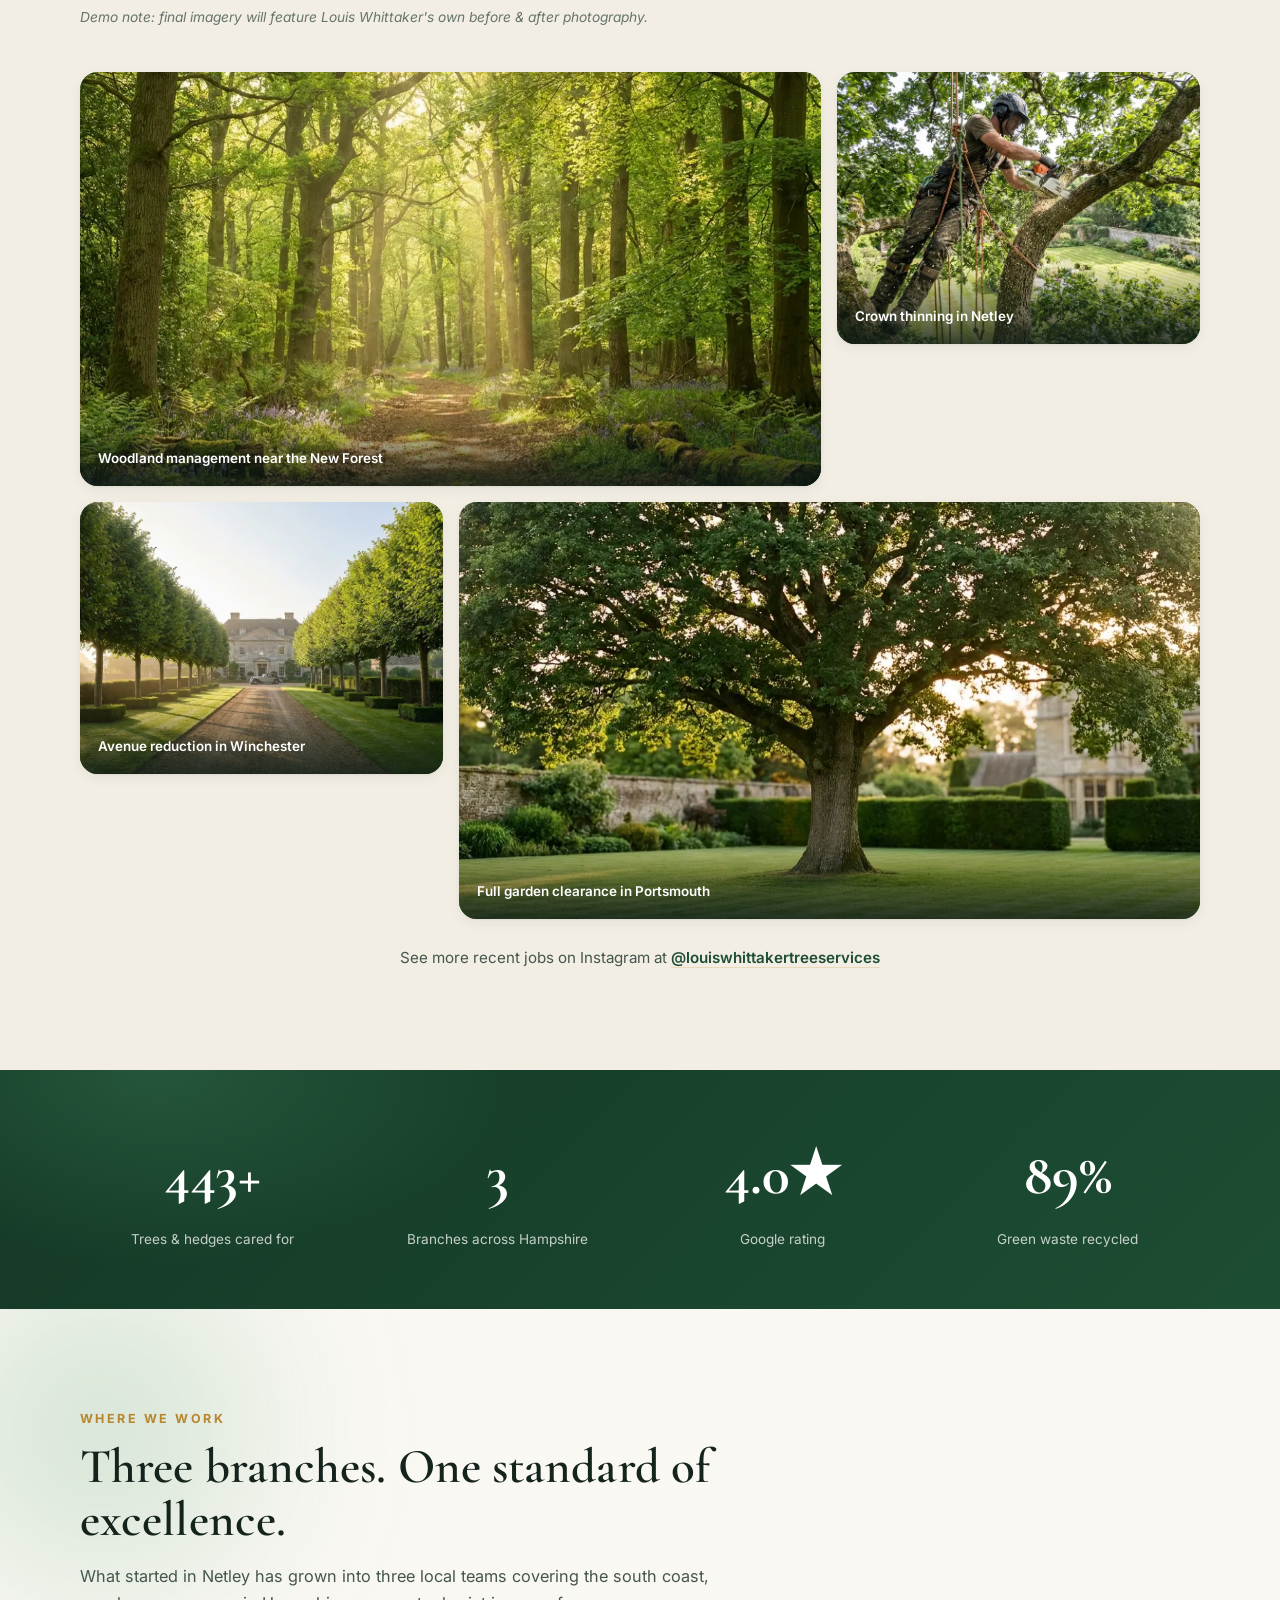
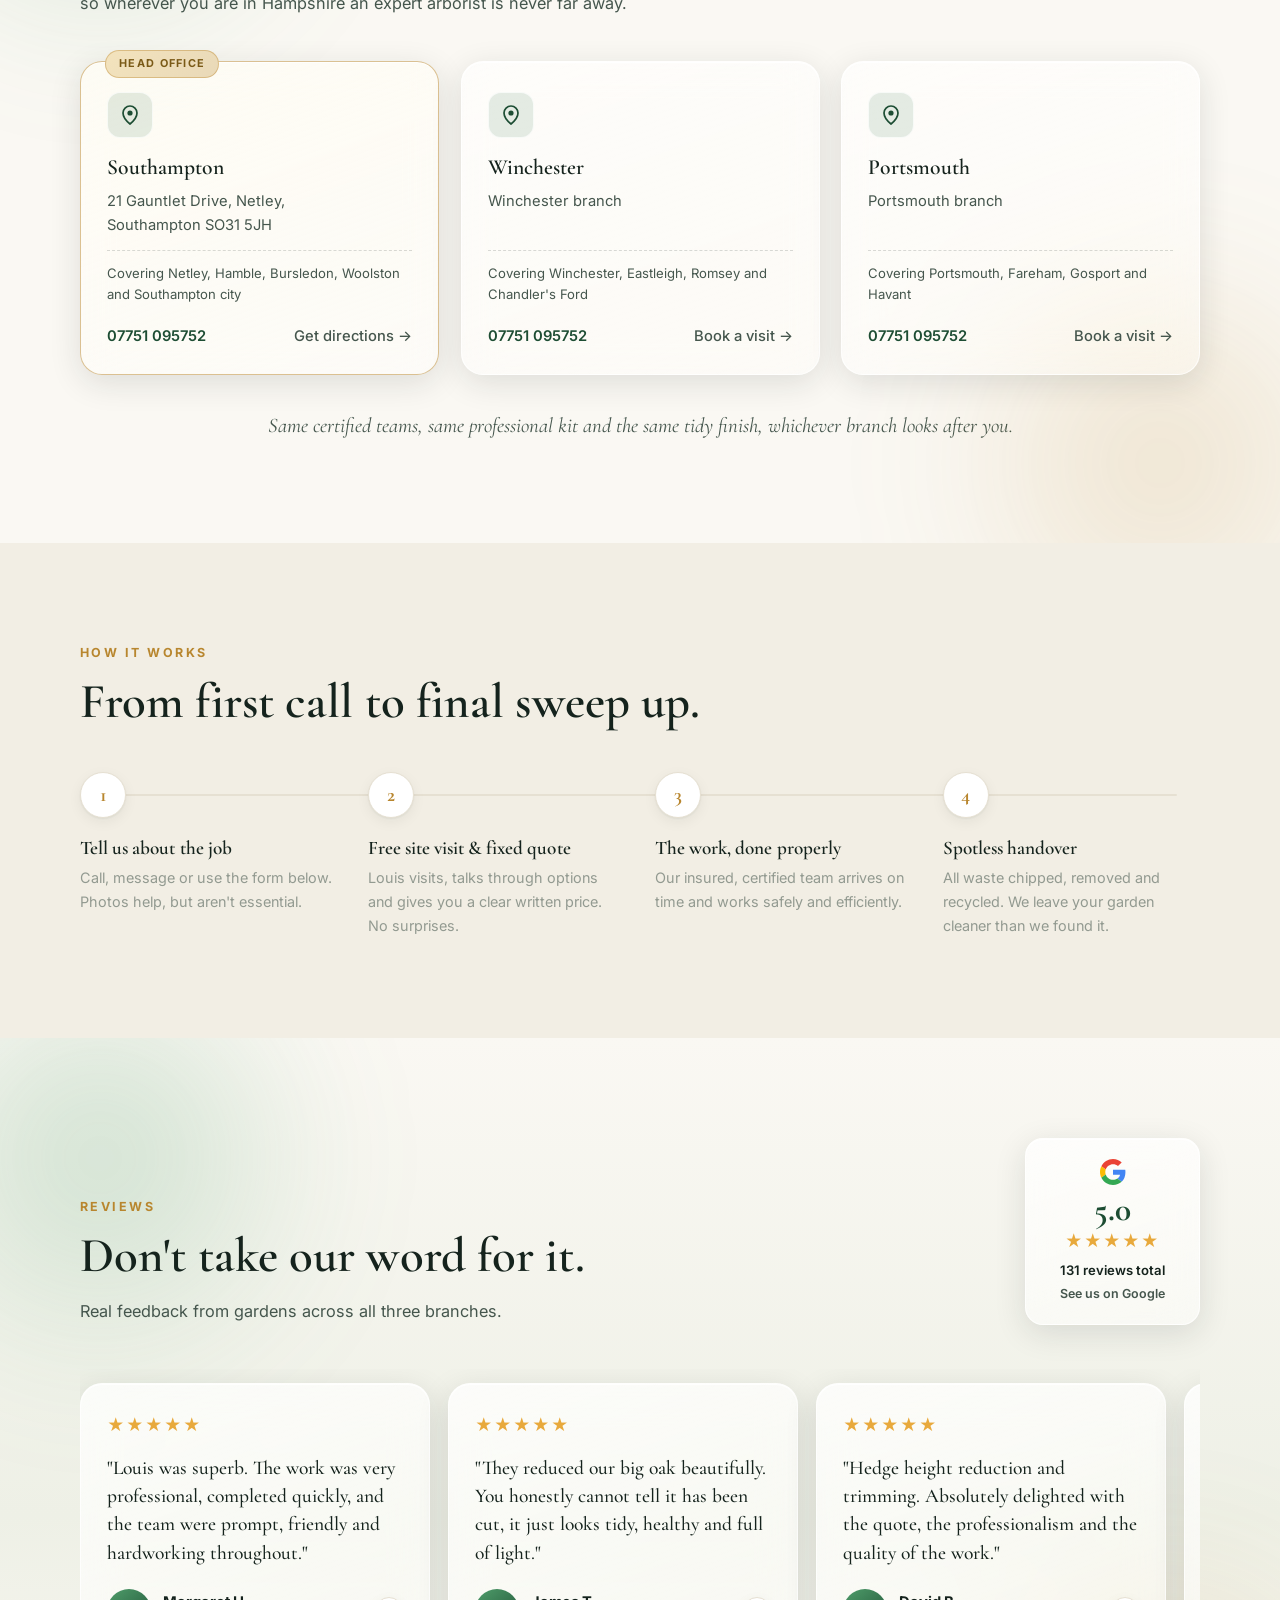
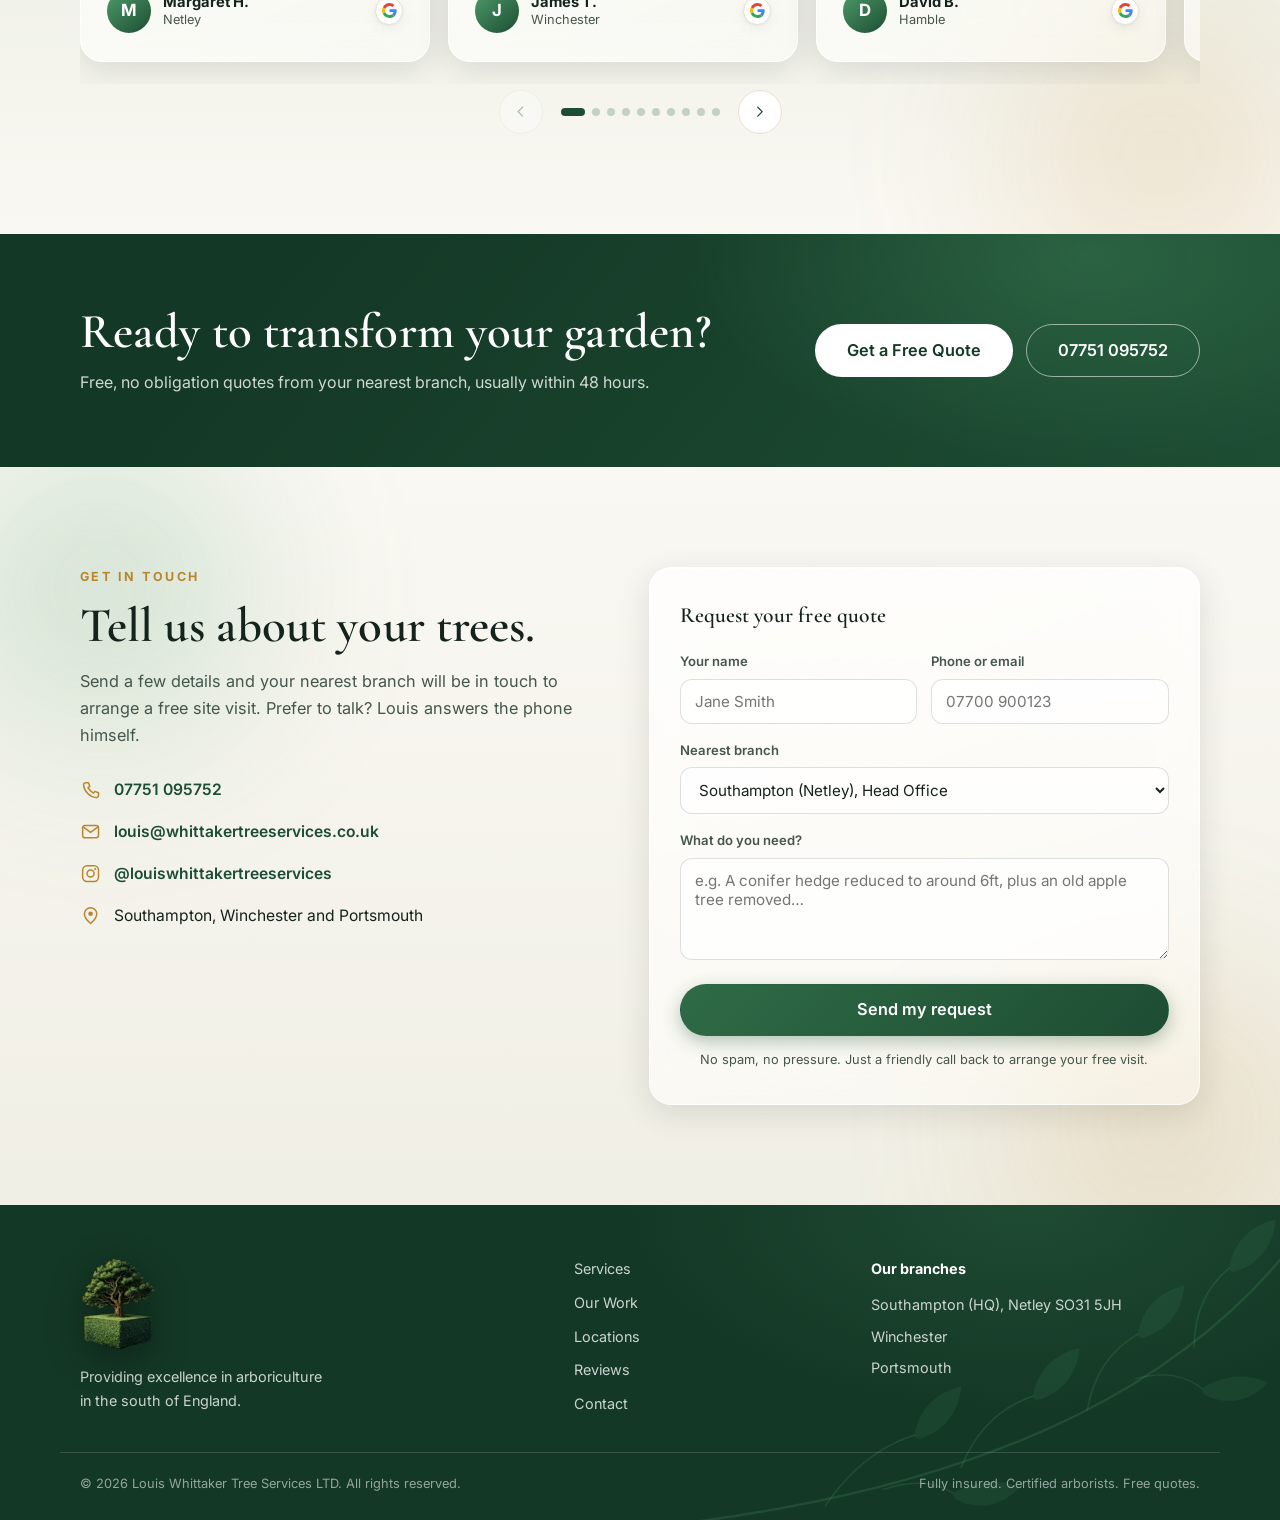
==== commit 83688ced: "Add dependency-free animation pass: hero leaves, Ken Burns, magnetic CTAs Premium motion upgrade wit" ====
--- a/whittaker-tree-services/index.html
+++ b/whittaker-tree-services/index.html
@@ -95,6 +95,7 @@
     <!-- ===== Hero ===== -->
     <section class="hero">
       <div class="hero__bg" aria-hidden="true"></div>
+      <canvas class="hero__leaves" id="heroLeaves" aria-hidden="true"></canvas>
       <div class="container hero__inner">
         <div class="hero__copy reveal">
           <p class="kicker">
@@ -108,8 +109,8 @@
             branches and a reputation built on tidy, professional work.
           </p>
           <div class="hero__cta">
-            <a href="#contact" class="btn btn--primary btn--lg">Get Your Free Quote</a>
-            <a href="tel:07751095752" class="btn btn--ghost btn--lg">
+            <a href="#contact" class="btn btn--primary btn--lg magnetic">Get Your Free Quote</a>
+            <a href="tel:07751095752" class="btn btn--ghost btn--lg magnetic">
               <svg viewBox="0 0 24 24" class="ic"><path d="M6.6 3h3l1.5 4.2-2 1.5a13.5 13.5 0 0 0 6.2 6.2l1.5-2L21 14.4v3A2.6 2.6 0 0 1 18.4 20 16.4 16.4 0 0 1 4 5.6 2.6 2.6 0 0 1 6.6 3z" fill="none" stroke="currentColor" stroke-width="1.8" stroke-linejoin="round"/></svg>
               Call Louis directly
             </a>
--- a/whittaker-tree-services/css/styles.css
+++ b/whittaker-tree-services/css/styles.css
@@ -225,11 +225,33 @@
 .btn--block { width: 100%; }
 
 .btn--primary {
+  position: relative;
+  overflow: hidden;
   background: linear-gradient(135deg, var(--moss), var(--pine));
   color: #fff;
   box-shadow: 0 6px 18px rgba(29, 77, 51, 0.32);
 }
 .btn--primary:hover { transform: translateY(-2px); box-shadow: 0 10px 26px rgba(29, 77, 51, 0.4); }
+/* light sheen sweep on hover */
+.btn--primary::after {
+  content: "";
+  position: absolute;
+  top: 0;
+  left: -130%;
+  width: 55%;
+  height: 100%;
+  background: linear-gradient(100deg, transparent, rgba(255, 255, 255, 0.38), transparent);
+  transform: skewX(-18deg);
+  pointer-events: none;
+}
+.btn--primary:hover::after { animation: btn-sheen 0.85s ease; }
+@keyframes btn-sheen { to { left: 140%; } }
+
+/* magnetic buttons follow the cursor slightly (JS-driven) */
+.magnetic {
+  will-change: transform;
+  transition: transform 0.3s cubic-bezier(0.22, 1, 0.36, 1), box-shadow 0.18s ease;
+}
 
 .btn--ghost {
   border-color: var(--pine);
@@ -446,8 +468,18 @@
   pointer-events: none;
 }
 
+.hero__leaves {
+  position: absolute;
+  inset: 0;
+  width: 100%;
+  height: 100%;
+  z-index: 1;
+  pointer-events: none;
+}
+
 .hero__inner {
   position: relative;
+  z-index: 2;
   display: grid;
   gap: 44px;
   padding-block: 56px 64px;
@@ -534,7 +566,17 @@
   aspect-ratio: 5 / 4;
   background: linear-gradient(150deg, var(--leaf), var(--pine-deep));
 }
-.hero__photo img { width: 100%; height: 100%; object-fit: cover; }
+.hero__photo img {
+  width: 100%;
+  height: 100%;
+  object-fit: cover;
+  animation: kenburns 22s ease-in-out infinite alternate;
+}
+
+@keyframes kenburns {
+  from { transform: scale(1) translate(0, 0); }
+  to   { transform: scale(1.07) translate(-1.5%, -1%); }
+}
 
 .hero__badge {
   position: absolute;
@@ -1445,6 +1487,9 @@
   .reveal { opacity: 1; transform: none; transition: none; }
   .btn, .location, .gallery__item img { transition: none; }
   .hero__badge, .preloader__logo, .section__blobs i { animation: none; }
+  .hero__photo img { animation: none; }
+  .btn--primary:hover::after { animation: none; }
+  .magnetic { transition: none; }
   .stack__card { position: static; }
   .gallery__item img { transform: none; }
   .roots .vine { stroke-dashoffset: 0 !important; }
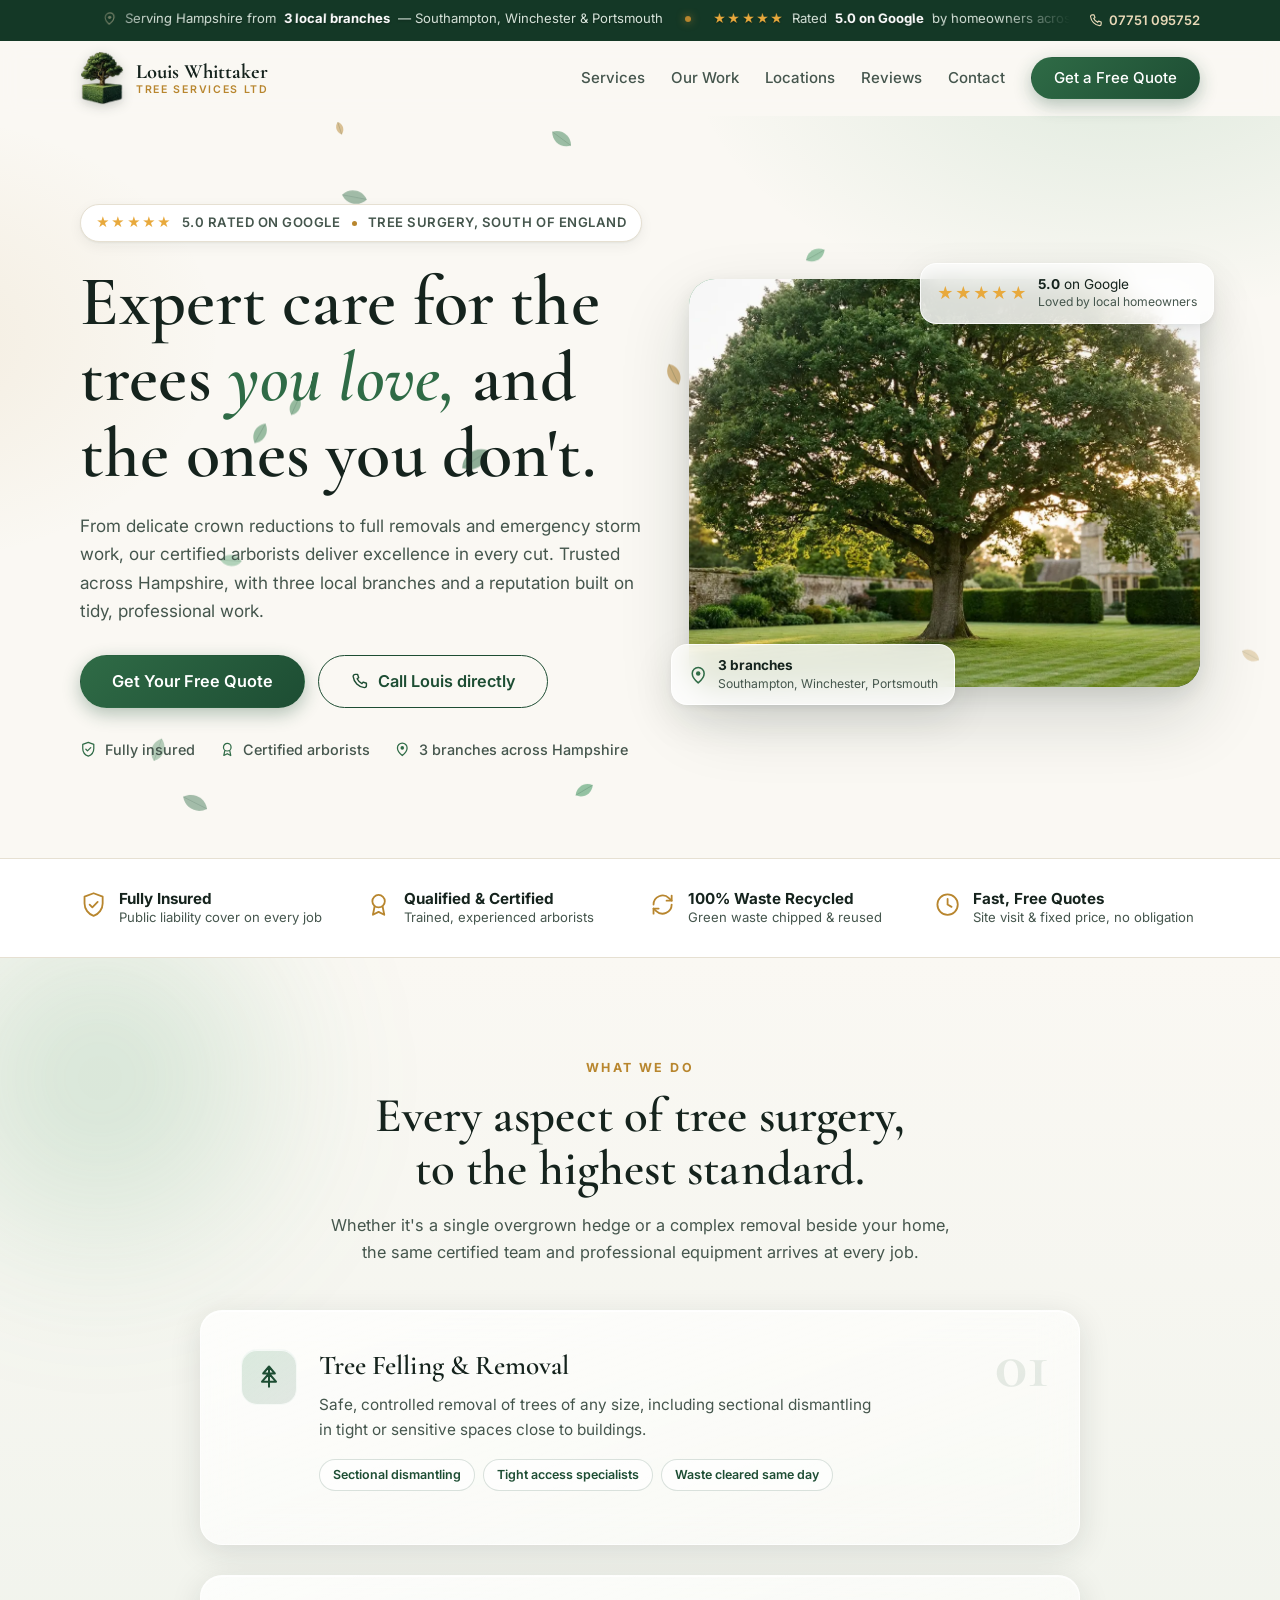
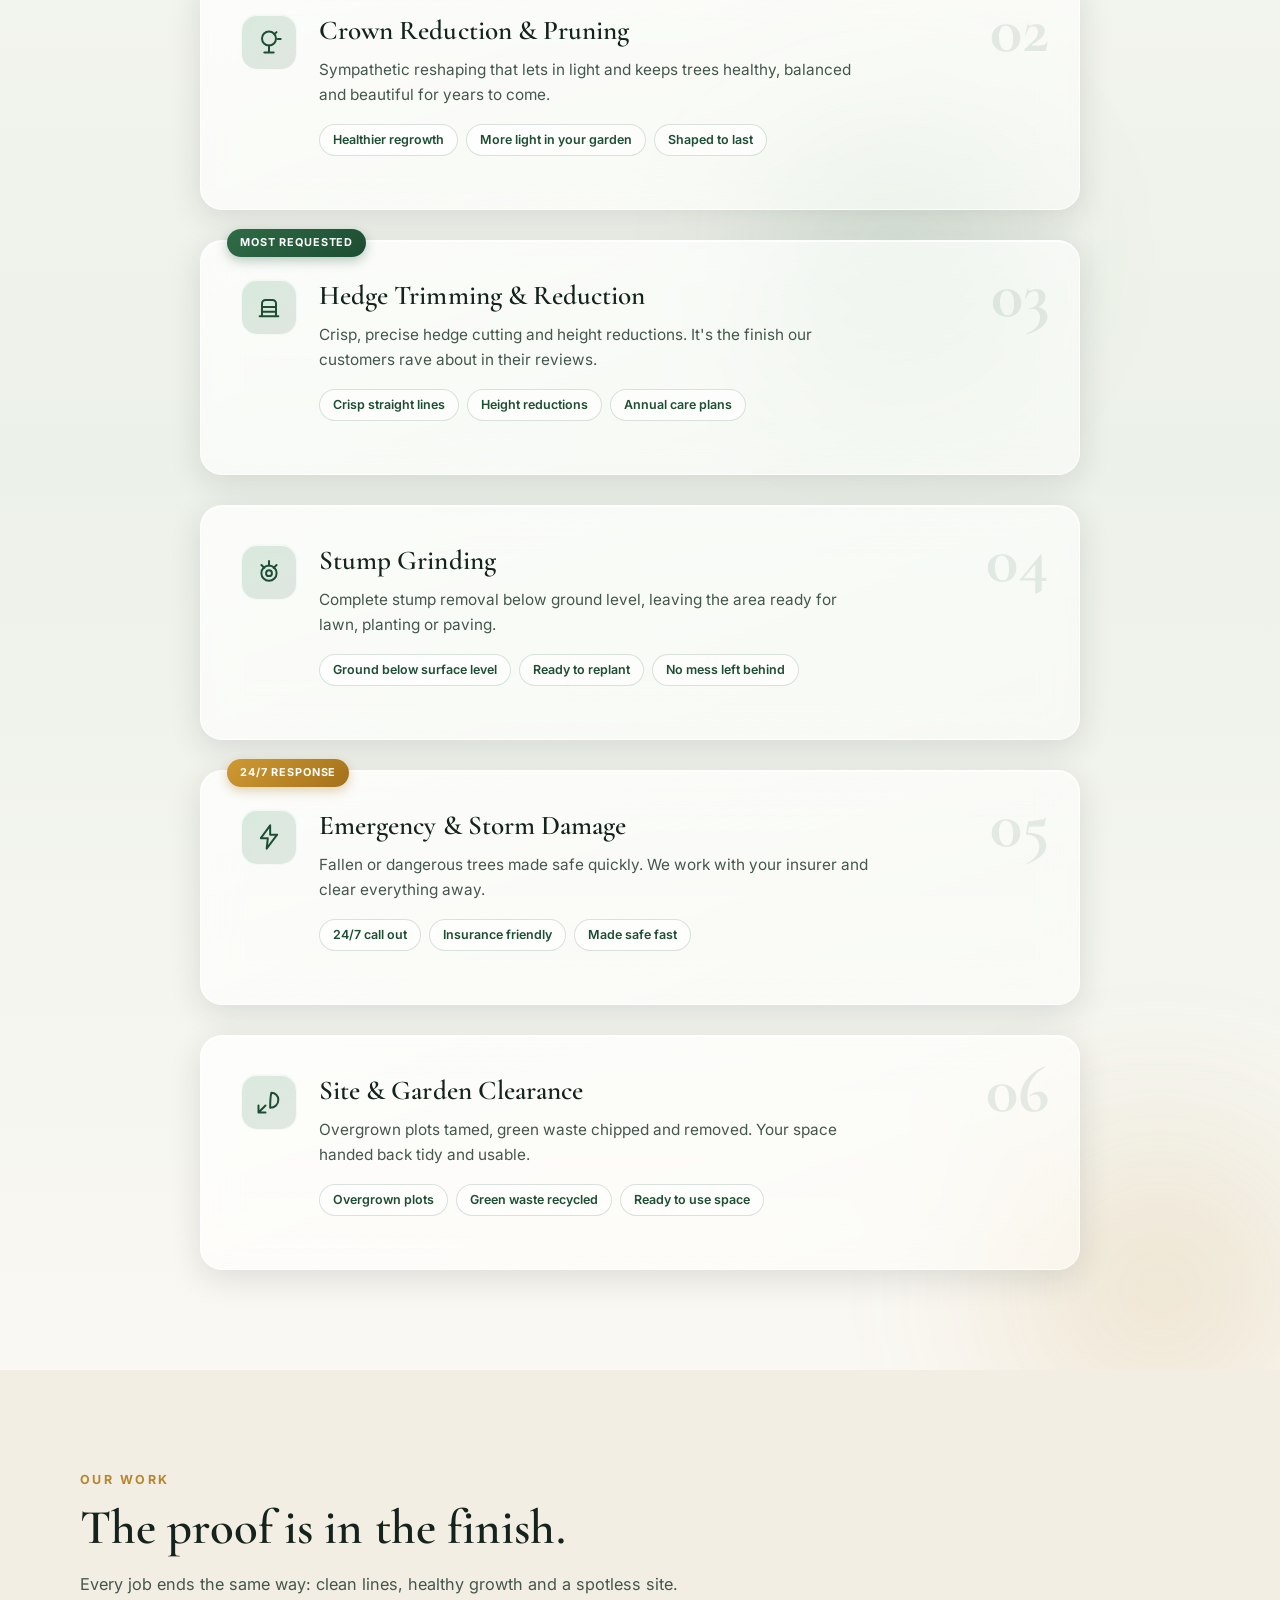
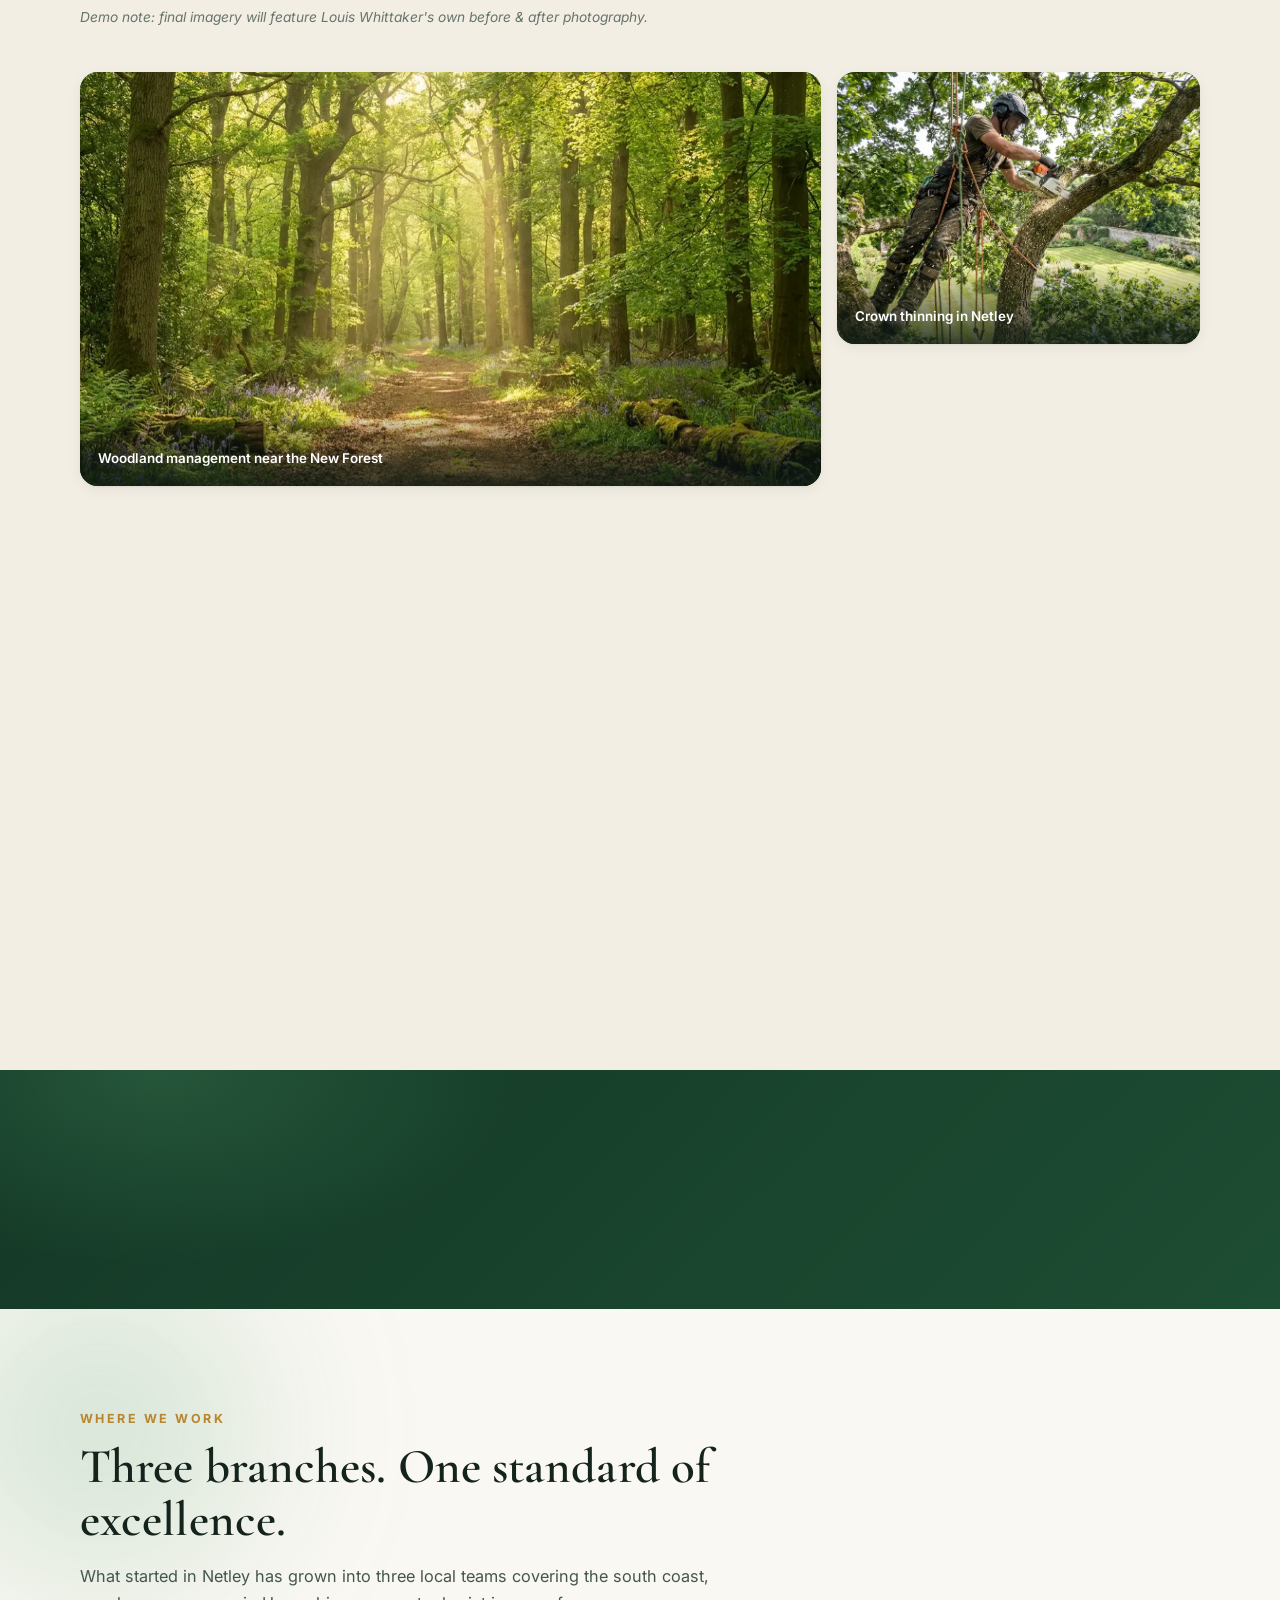
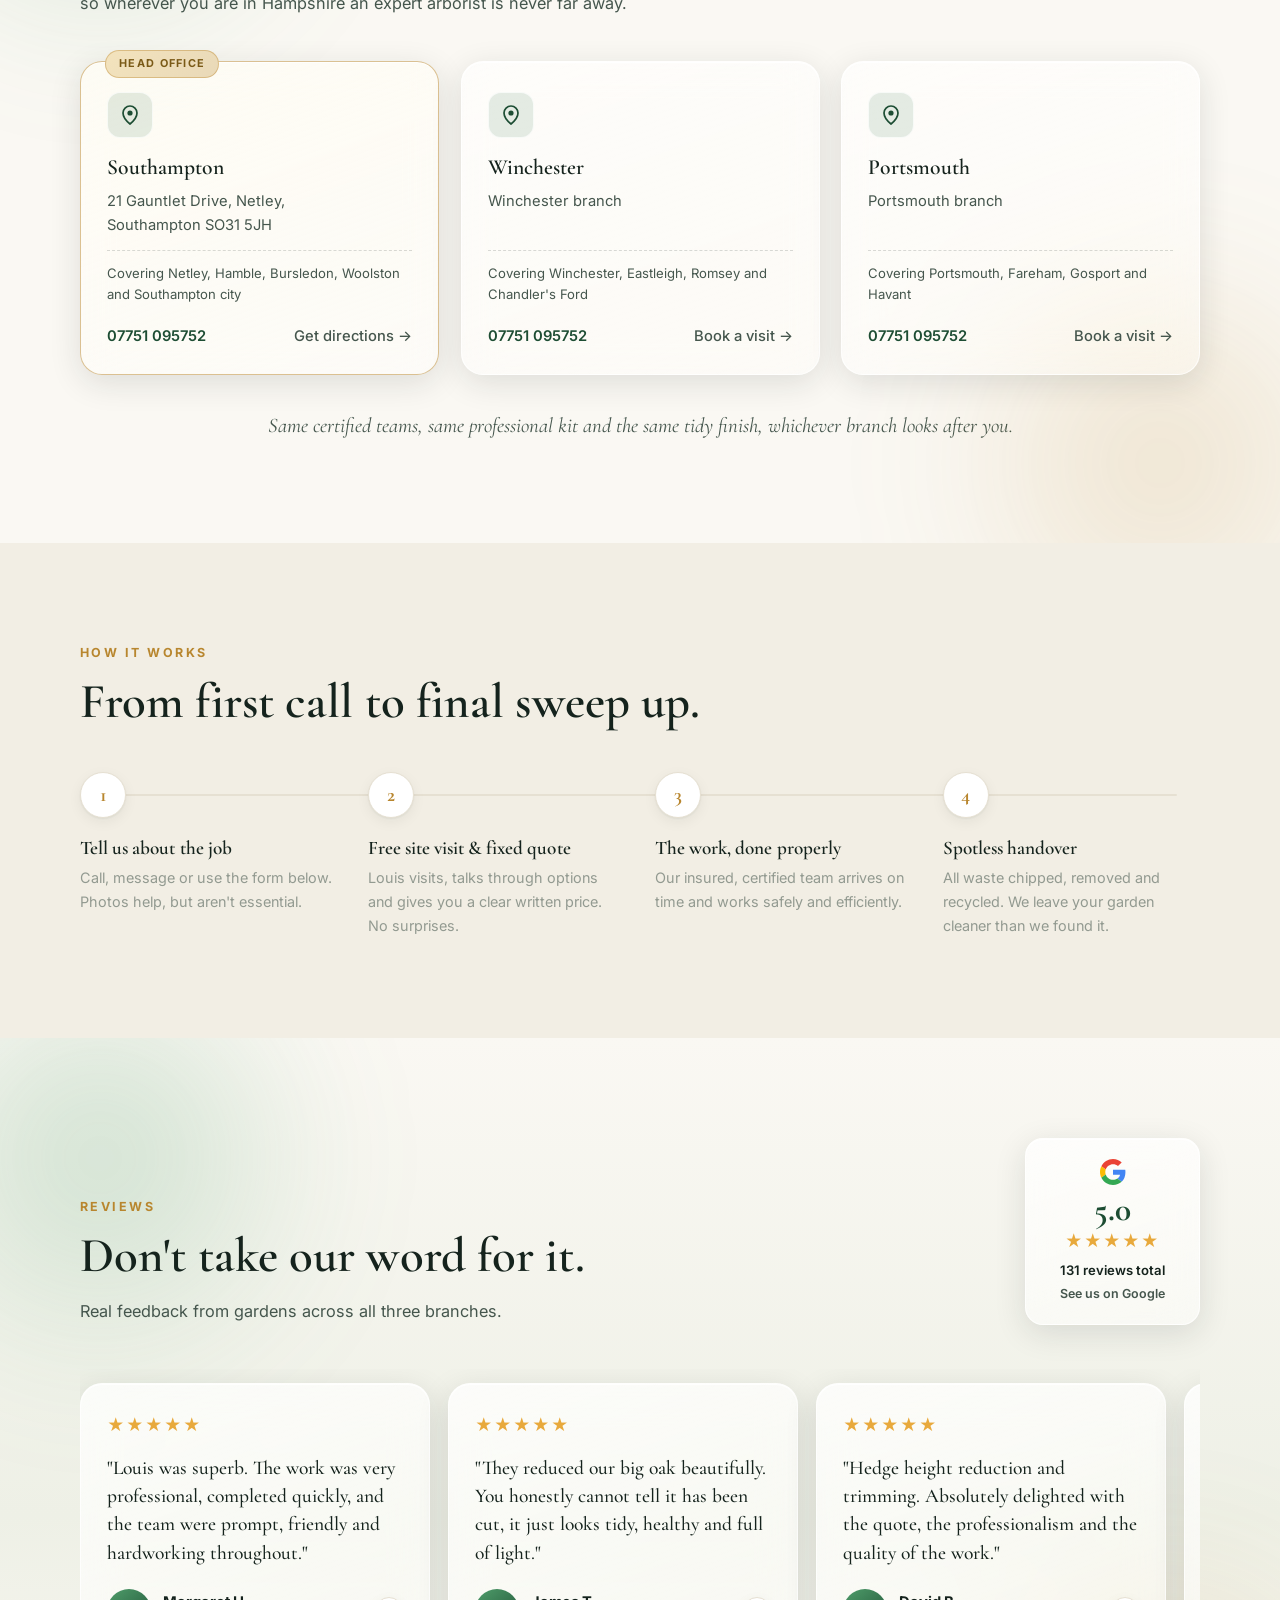
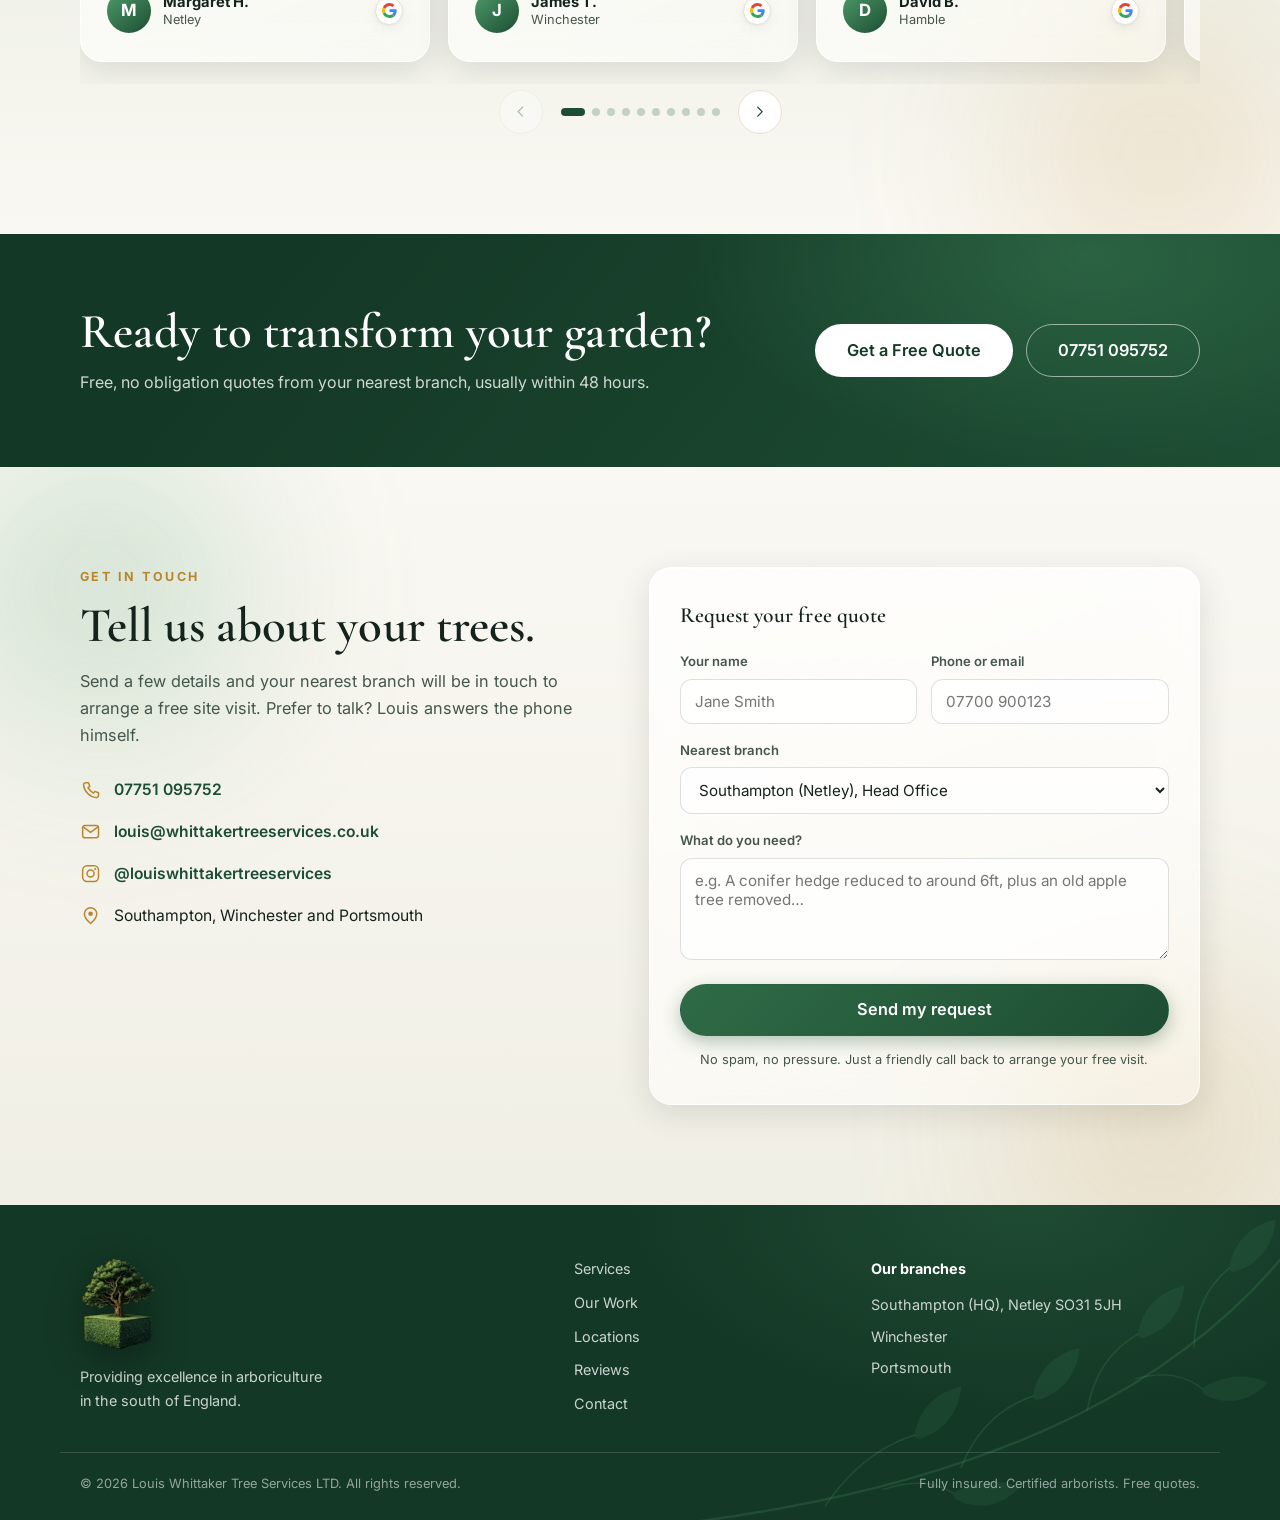
==== commit a60f26db: "Fix overlapping vine leaves and add falling leaves to the footer Relocate the two clumped gap-crossi" ====
--- a/whittaker-tree-services/index.html
+++ b/whittaker-tree-services/index.html
@@ -374,10 +374,10 @@
             <g class="leaf" data-p="0.06" transform="translate(190 74) rotate(-32)"><g class="leaf__s"><path fill="url(#leafV)" d="M0 0 C14 -22 48 -25 70 -4 C48 17 14 15 0 0 Z"/><path stroke="#1f4f33" stroke-width="1.5" stroke-opacity=".5" d="M2 0 L62 -5"/></g></g>
             <g class="leaf" data-p="0.17" transform="translate(147 205) rotate(206)"><g class="leaf__s"><path fill="url(#leafV)" d="M0 0 C14 -22 48 -25 70 -4 C48 17 14 15 0 0 Z"/><path stroke="#1f4f33" stroke-width="1.5" stroke-opacity=".5" d="M2 0 L62 -5"/></g></g>
             <g class="leaf" data-p="0.30" transform="translate(151 339) rotate(32)"><g class="leaf__s"><path fill="url(#leafV)" d="M0 0 C14 -22 48 -25 70 -4 C48 17 14 15 0 0 Z"/><path stroke="#1f4f33" stroke-width="1.5" stroke-opacity=".5" d="M2 0 L62 -5"/></g></g>
-            <g class="leaf" data-p="0.31" transform="translate(149 343) rotate(158)"><g class="leaf__s"><path fill="url(#leafV)" d="M0 0 C11 -17 37 -19 54 -3 C37 13 11 12 0 0 Z"/><path stroke="#1f4f33" stroke-width="1.3" stroke-opacity=".5" d="M2 0 L48 -4"/></g></g>
+            <g class="leaf" data-p="0.255" transform="translate(116 298) rotate(150)"><g class="leaf__s"><path fill="url(#leafV)" d="M0 0 C11 -17 37 -19 54 -3 C37 13 11 12 0 0 Z"/><path stroke="#1f4f33" stroke-width="1.3" stroke-opacity=".5" d="M2 0 L48 -4"/></g></g>
             <g class="leaf" data-p="0.44" transform="translate(151 475) rotate(206)"><g class="leaf__s"><path fill="url(#leafV)" d="M0 0 C14 -22 48 -25 70 -4 C48 17 14 15 0 0 Z"/><path stroke="#1f4f33" stroke-width="1.5" stroke-opacity=".5" d="M2 0 L62 -5"/></g></g>
             <g class="leaf" data-p="0.64" transform="translate(176 718) rotate(-26)"><g class="leaf__s"><path fill="url(#leafV)" d="M0 0 C14 -22 48 -25 70 -4 C48 17 14 15 0 0 Z"/><path stroke="#1f4f33" stroke-width="1.5" stroke-opacity=".5" d="M2 0 L62 -5"/></g></g>
-            <g class="leaf" data-p="0.65" transform="translate(168 712) rotate(150)"><g class="leaf__s"><path fill="url(#leafV)" d="M0 0 C11 -17 37 -19 54 -3 C37 13 11 12 0 0 Z"/><path stroke="#1f4f33" stroke-width="1.3" stroke-opacity=".5" d="M2 0 L48 -4"/></g></g>
+            <g class="leaf" data-p="0.72" transform="translate(134 764) rotate(162)"><g class="leaf__s"><path fill="url(#leafV)" d="M0 0 C11 -17 37 -19 54 -3 C37 13 11 12 0 0 Z"/><path stroke="#1f4f33" stroke-width="1.3" stroke-opacity=".5" d="M2 0 L48 -4"/></g></g>
             <g class="leaf" data-p="0.78" transform="translate(150 748) rotate(34)"><g class="leaf__s"><path fill="url(#leafV)" d="M0 0 C12 -19 40 -21 60 -3 C40 14 12 13 0 0 Z"/><path stroke="#1f4f33" stroke-width="1.4" stroke-opacity=".5" d="M2 0 L52 -4"/></g></g>
           </svg>
 
@@ -713,6 +713,7 @@
 
   <!-- ===== Footer ===== -->
   <footer class="footer">
+    <canvas class="footer__leaves" id="footerLeaves" aria-hidden="true"></canvas>
     <div class="container footer__inner">
       <div class="footer__brand">
         <img src="assets/logo-small.webp" alt="Louis Whittaker Tree Services logo" class="footer__logo" width="97" height="120" />
--- a/whittaker-tree-services/css/styles.css
+++ b/whittaker-tree-services/css/styles.css
@@ -1402,6 +1402,15 @@
   background: url("data:image/svg+xml,%3Csvg xmlns='http://www.w3.org/2000/svg' viewBox='0 0 680 340'%3E%3Cg fill='none' stroke='%234f9e6b' stroke-opacity='.2' stroke-linecap='round'%3E%3Cpath stroke-width='2.4' d='M-10 330 C140 312 290 280 420 215 C520 165 600 100 660 15'/%3E%3Cpath stroke-width='1.6' d='M160 309 C185 272 215 248 252 236'/%3E%3Cpath stroke-width='1.6' d='M300 269 C315 232 340 207 374 196'/%3E%3Cpath stroke-width='1.6' d='M430 210 C436 175 454 148 482 132'/%3E%3Cpath stroke-width='1.6' d='M540 146 C540 112 552 84 576 64'/%3E%3Cpath stroke-width='1.4' d='M220 292 C250 282 272 284 292 296'/%3E%3Cpath stroke-width='1.4' d='M480 178 C508 170 530 174 548 188'/%3E%3C/g%3E%3Cg fill='%234f9e6b' fill-opacity='.12'%3E%3Cpath d='M252 236c4-26 22-44 48-50-2 28-20 48-44 54-2-1-4-2-4-4z'/%3E%3Cpath d='M374 196c4-26 22-44 48-50-2 28-20 48-44 54-2-1-4-2-4-4z'/%3E%3Cpath d='M482 132c4-26 22-44 48-50-2 28-20 48-44 54-2-1-4-2-4-4z'/%3E%3Cpath d='M576 64c4-26 22-44 48-50-2 28-20 48-44 54-2-1-4-2-4-4z'/%3E%3Cpath d='M292 296c22-14 46-16 68-6-18 20-44 24-66 12-1-2-2-4-2-6z'/%3E%3Cpath d='M548 188c22-14 46-16 68-6-18 20-44 24-66 12-1-2-2-4-2-6z'/%3E%3C/g%3E%3C/svg%3E") bottom right / contain no-repeat;
 }
 
+.footer__leaves {
+  position: absolute;
+  inset: 0;
+  width: 100%;
+  height: 100%;
+  z-index: 0;
+  pointer-events: none;
+}
+
 .footer .container { position: relative; z-index: 1; }
 
 .footer__inner {
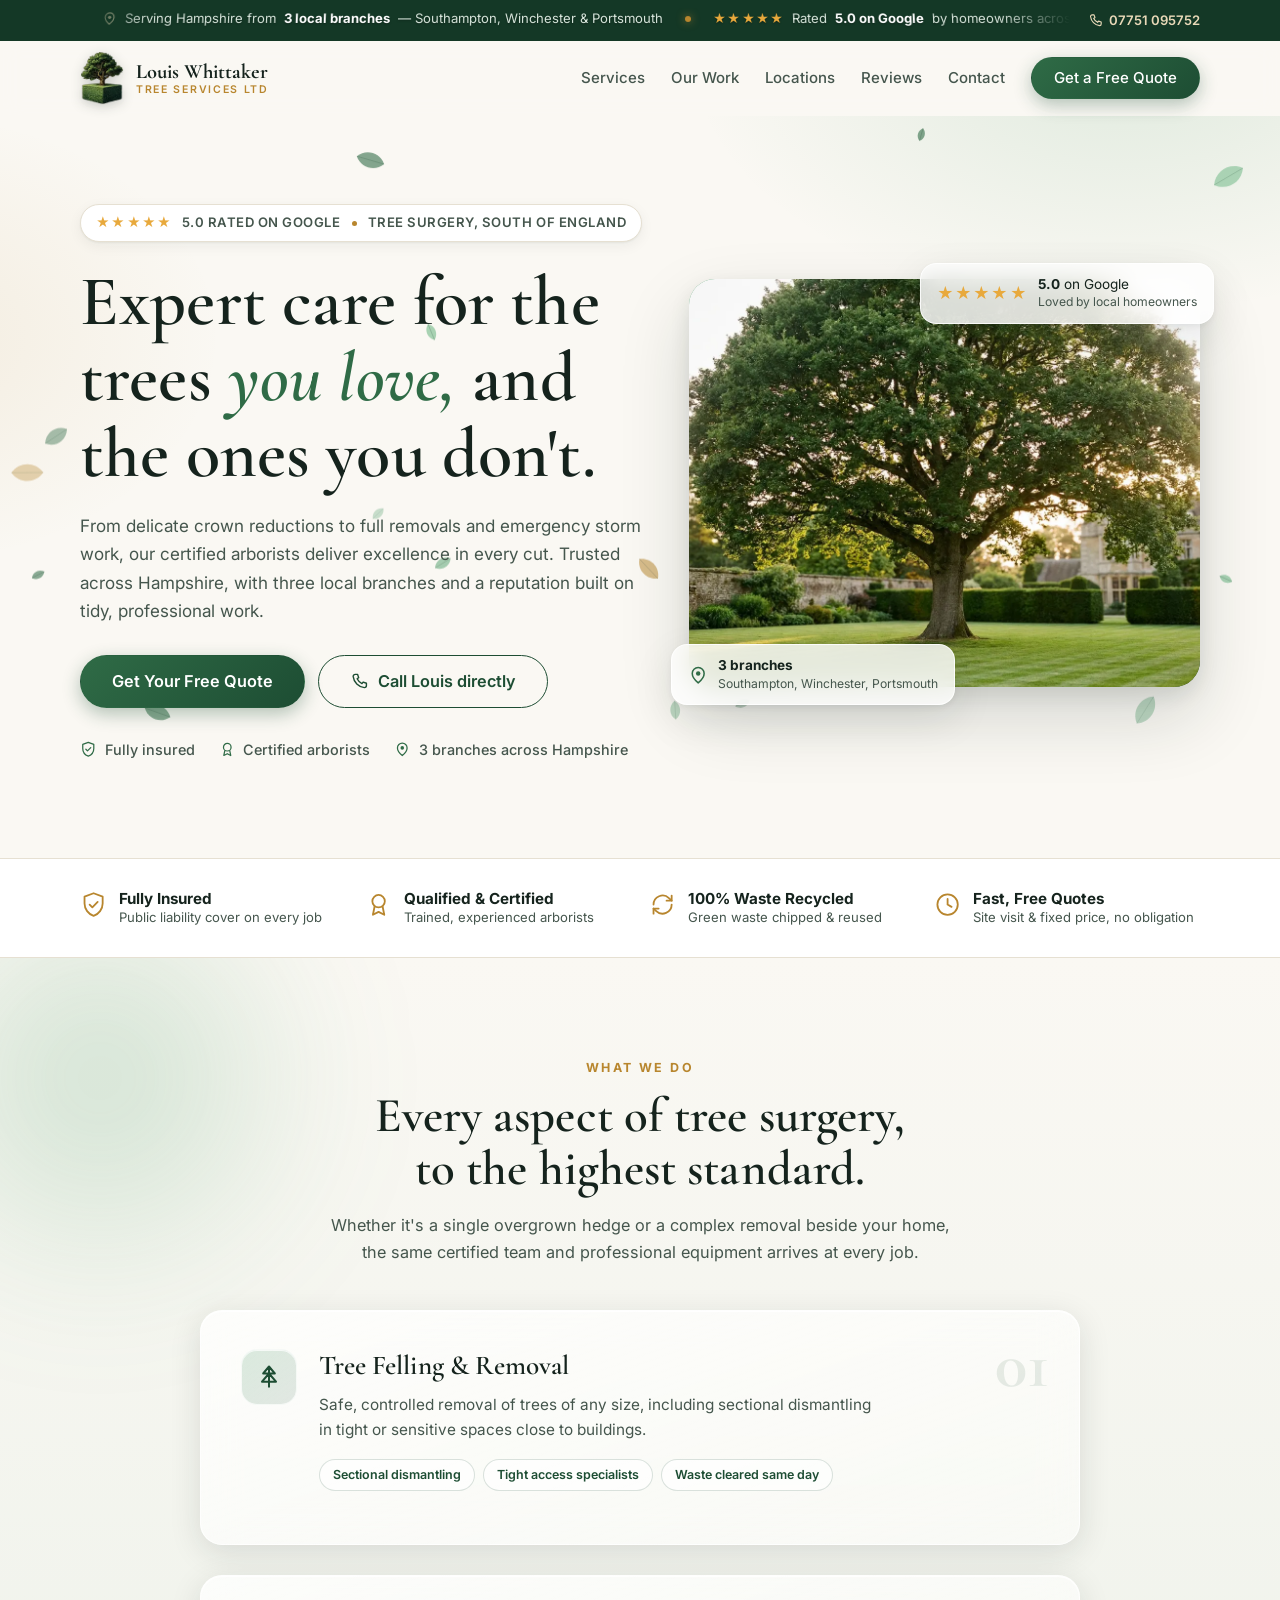
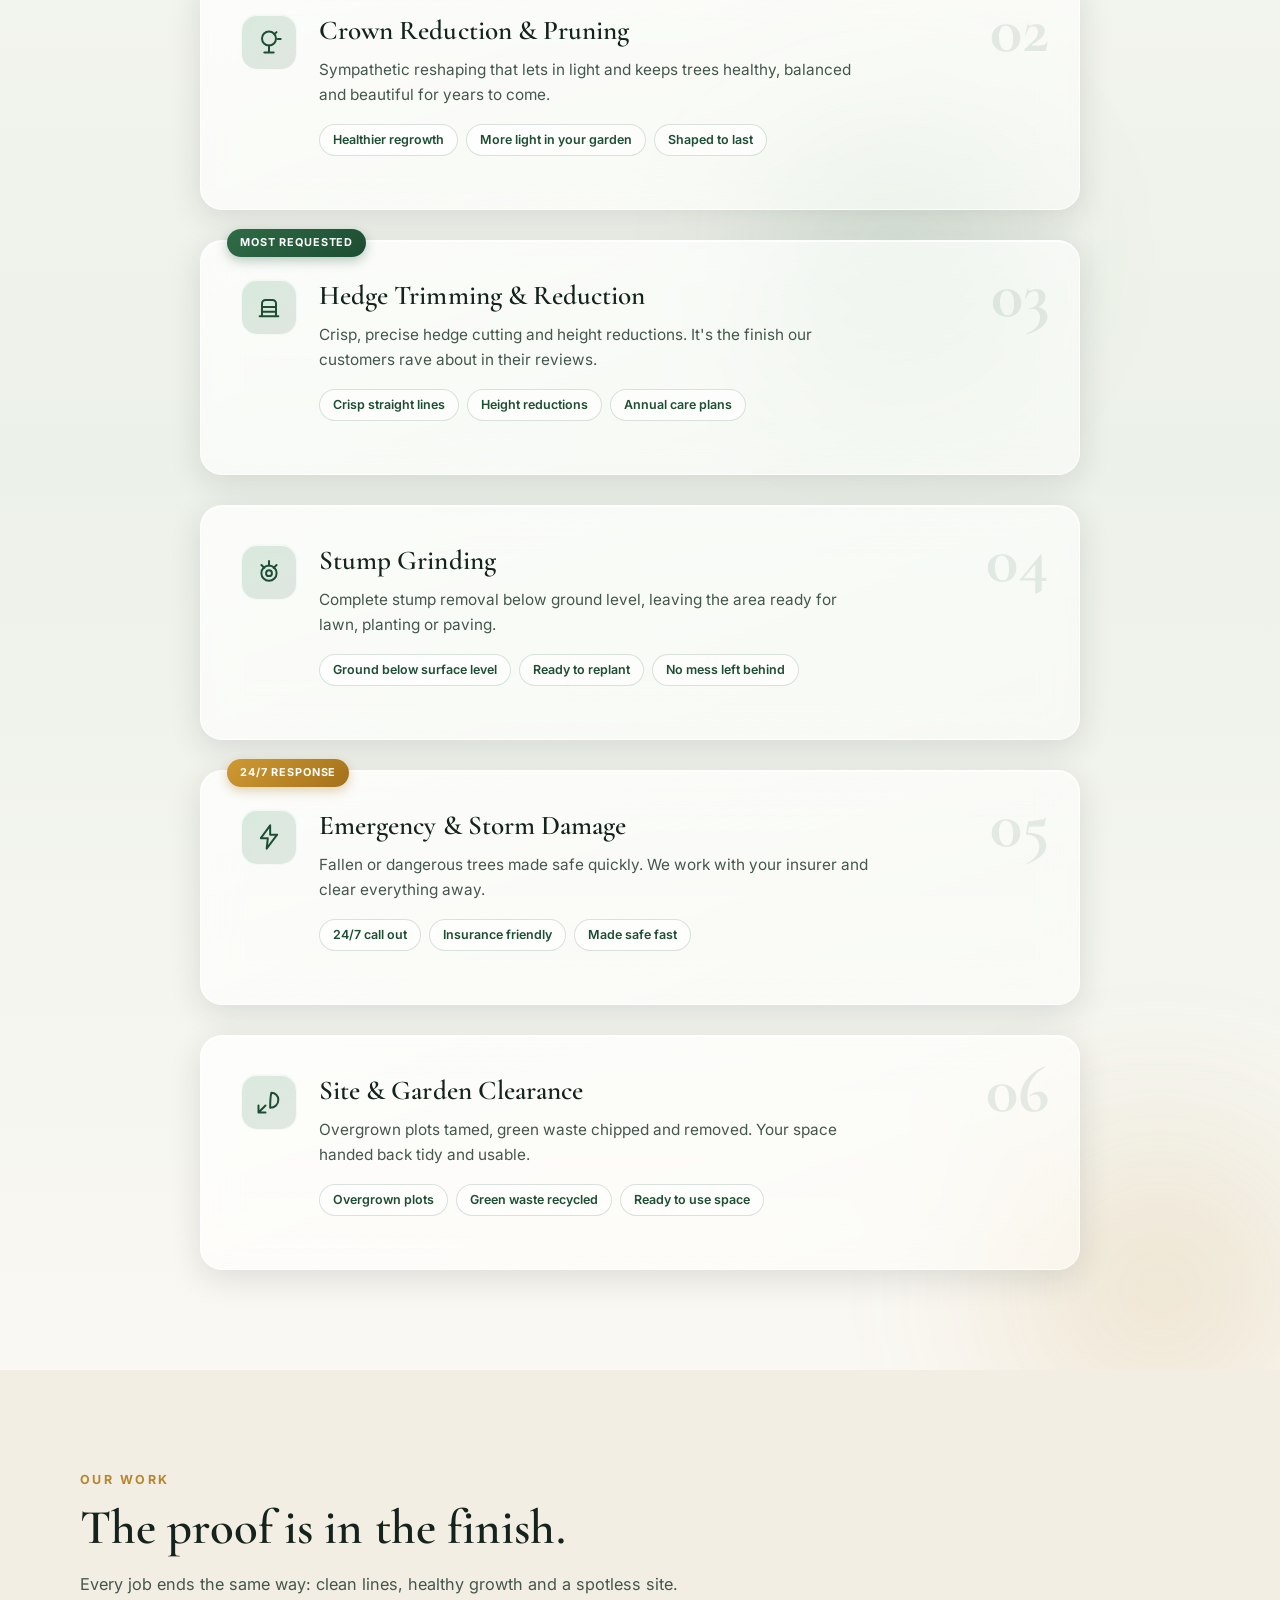
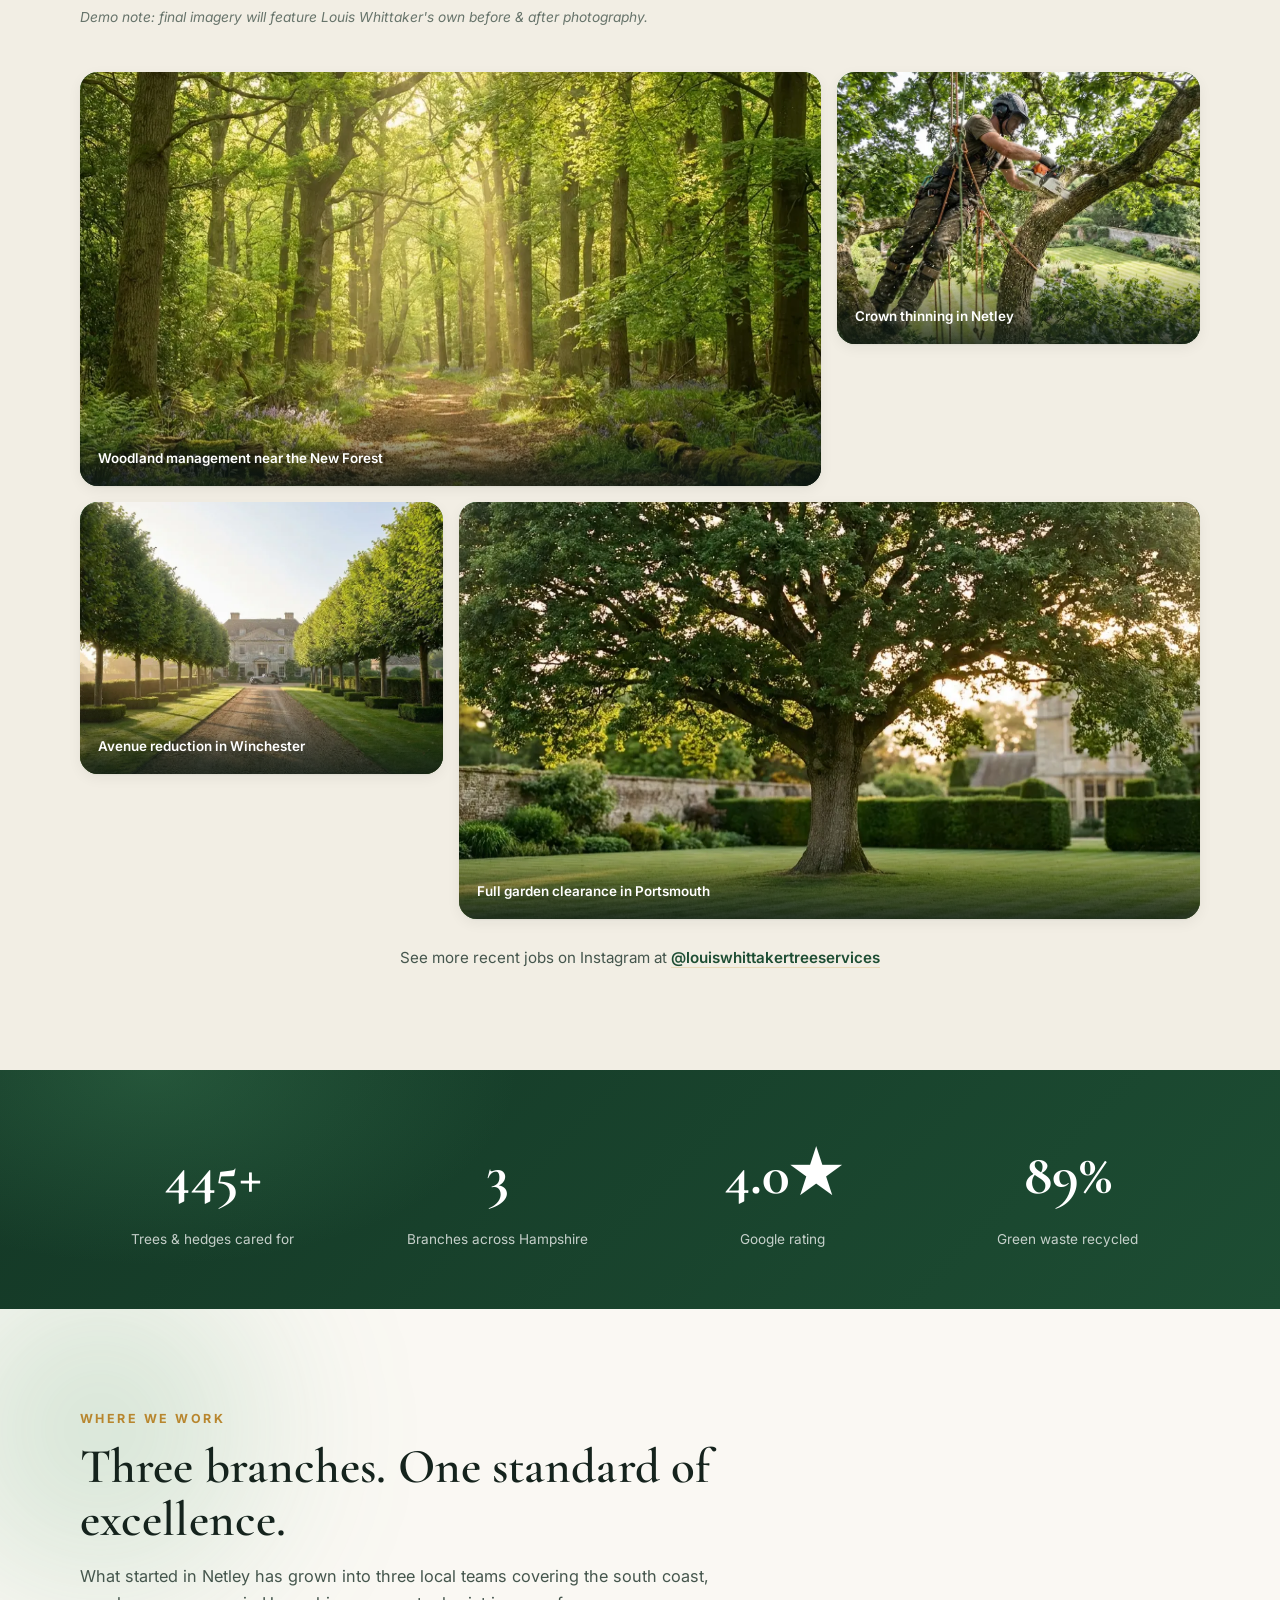
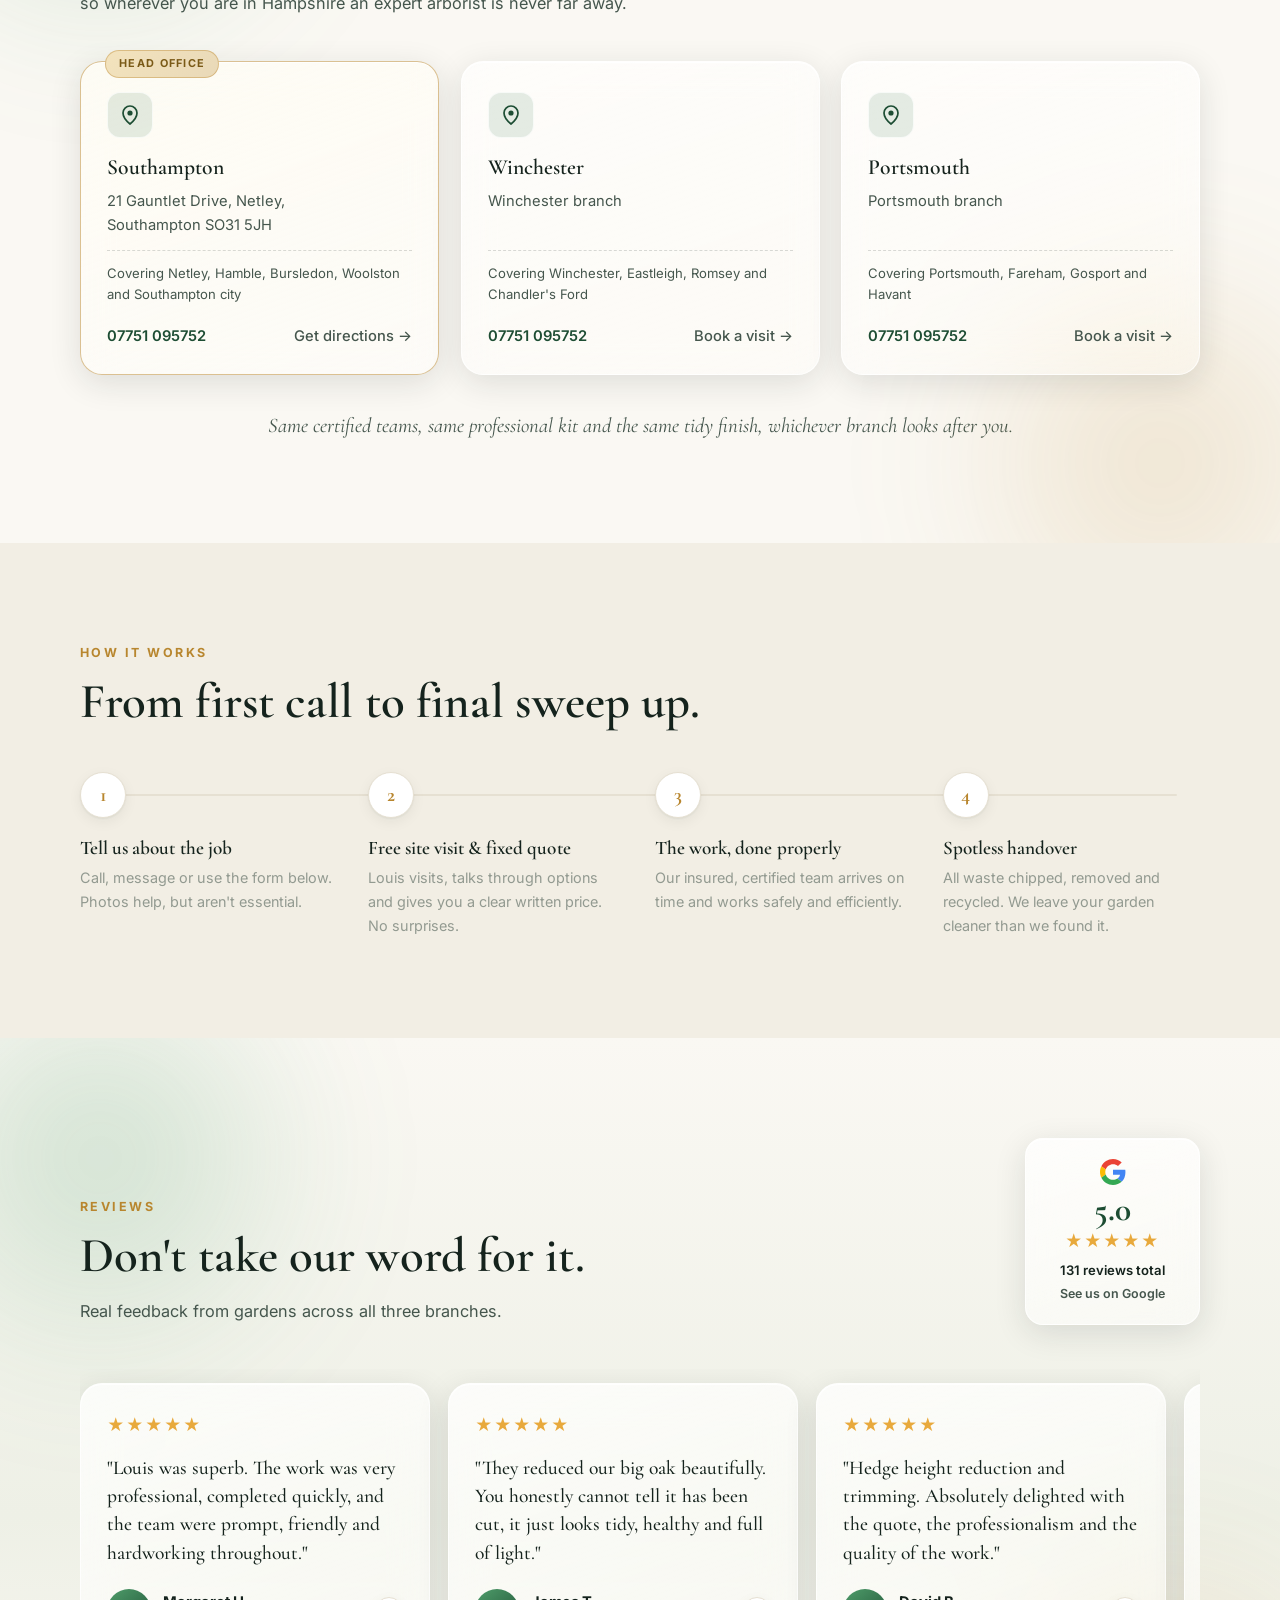
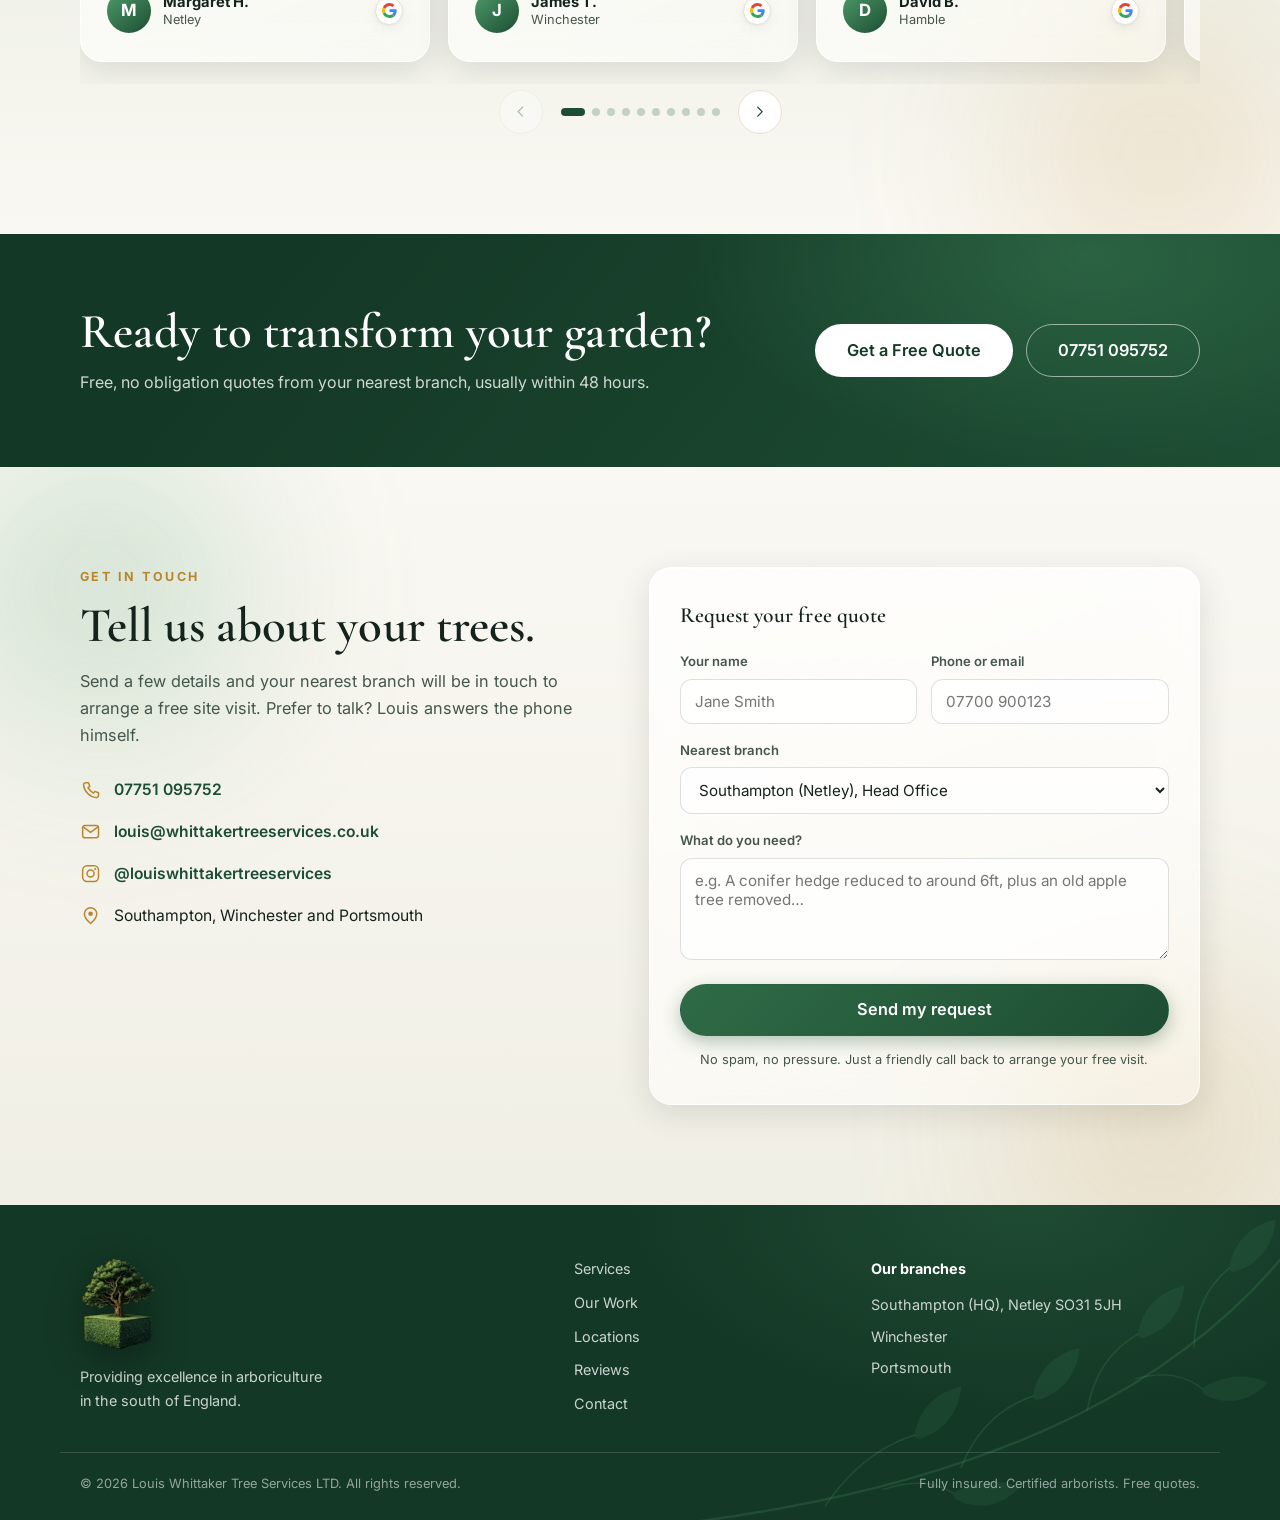
==== commit dc0fd983: "Bulletproof canvas layout + cache-bust to fix stale-CSS spacing Root cause of the extra space below " ====
--- a/whittaker-tree-services/index.html
+++ b/whittaker-tree-services/index.html
@@ -14,7 +14,7 @@
   <link rel="preload" as="image" href="assets/logo-small.webp" fetchpriority="high" />
   <link rel="preload" as="image" href="assets/photo-hero.webp" />
   <link rel="icon" type="image/png" href="assets/logo-small.png" />
-  <link rel="stylesheet" href="css/styles.css" />
+  <link rel="stylesheet" href="css/styles.css?v=8" />
 </head>
 <body class="is-loading">
 
@@ -95,7 +95,7 @@
     <!-- ===== Hero ===== -->
     <section class="hero">
       <div class="hero__bg" aria-hidden="true"></div>
-      <canvas class="hero__leaves" id="heroLeaves" aria-hidden="true"></canvas>
+      <canvas class="hero__leaves" id="heroLeaves" aria-hidden="true" style="position:absolute;inset:0;width:100%;height:100%;z-index:1;pointer-events:none"></canvas>
       <div class="container hero__inner">
         <div class="hero__copy reveal">
           <p class="kicker">
@@ -713,7 +713,7 @@
 
   <!-- ===== Footer ===== -->
   <footer class="footer">
-    <canvas class="footer__leaves" id="footerLeaves" aria-hidden="true"></canvas>
+    <canvas class="footer__leaves" id="footerLeaves" aria-hidden="true" style="position:absolute;inset:0;width:100%;height:100%;z-index:0;pointer-events:none"></canvas>
     <div class="container footer__inner">
       <div class="footer__brand">
         <img src="assets/logo-small.webp" alt="Louis Whittaker Tree Services logo" class="footer__logo" width="97" height="120" />
@@ -745,6 +745,6 @@
     <a href="#contact" class="btn btn--primary">Free quote</a>
   </div>
 
-  <script src="js/main.js"></script>
+  <script src="js/main.js?v=8"></script>
 </body>
 </html>
